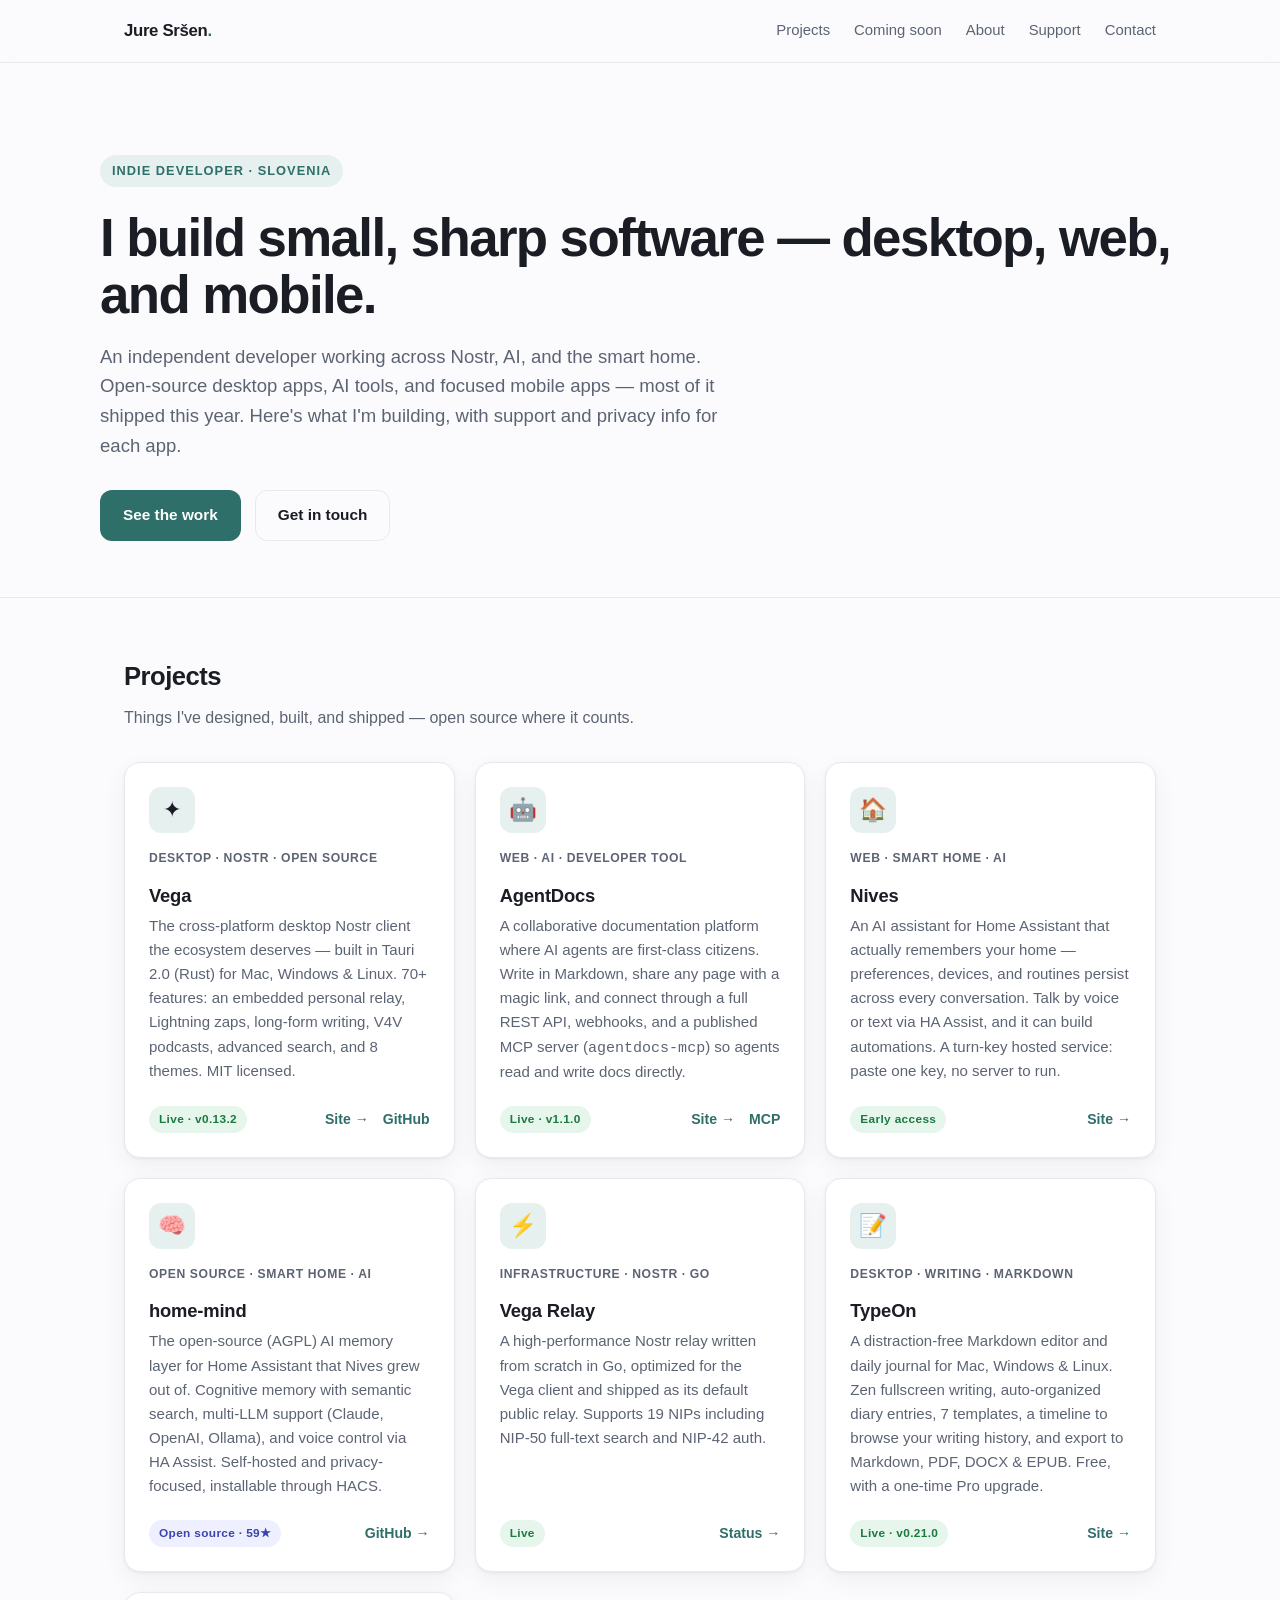
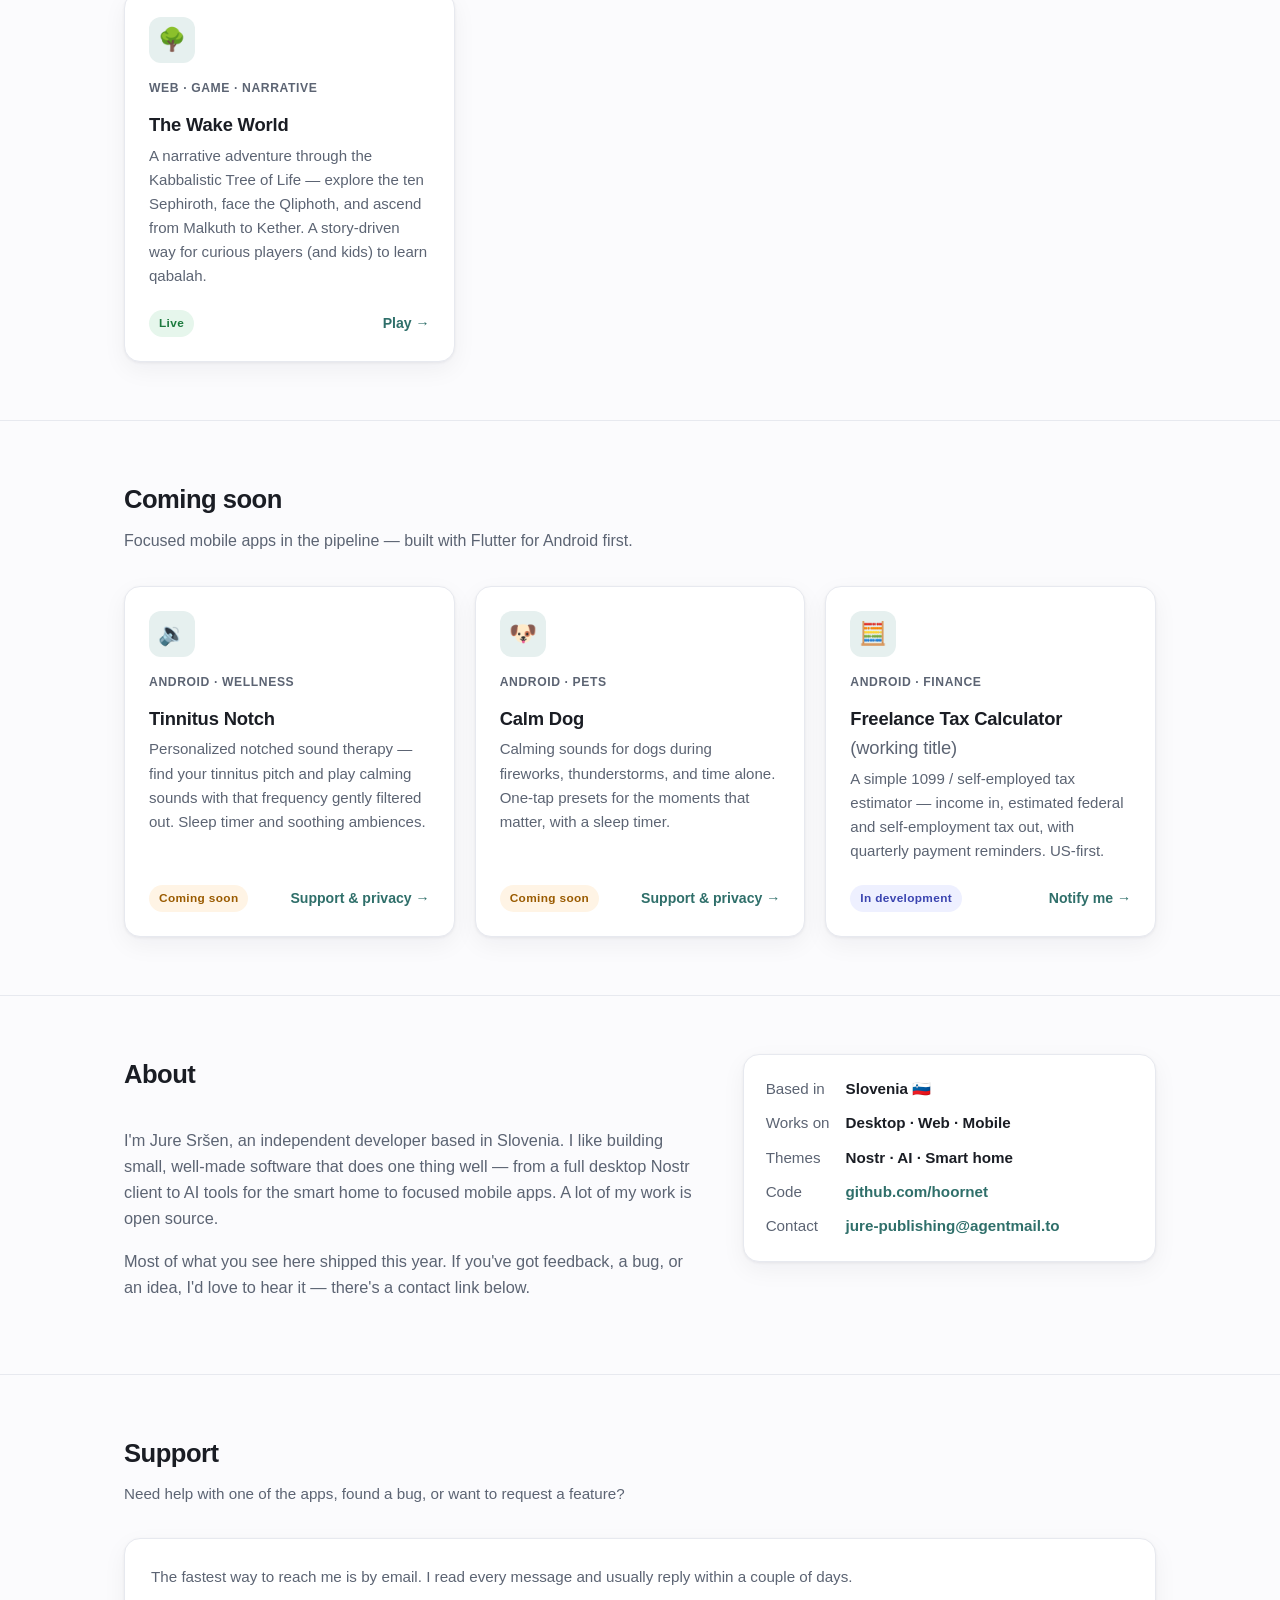
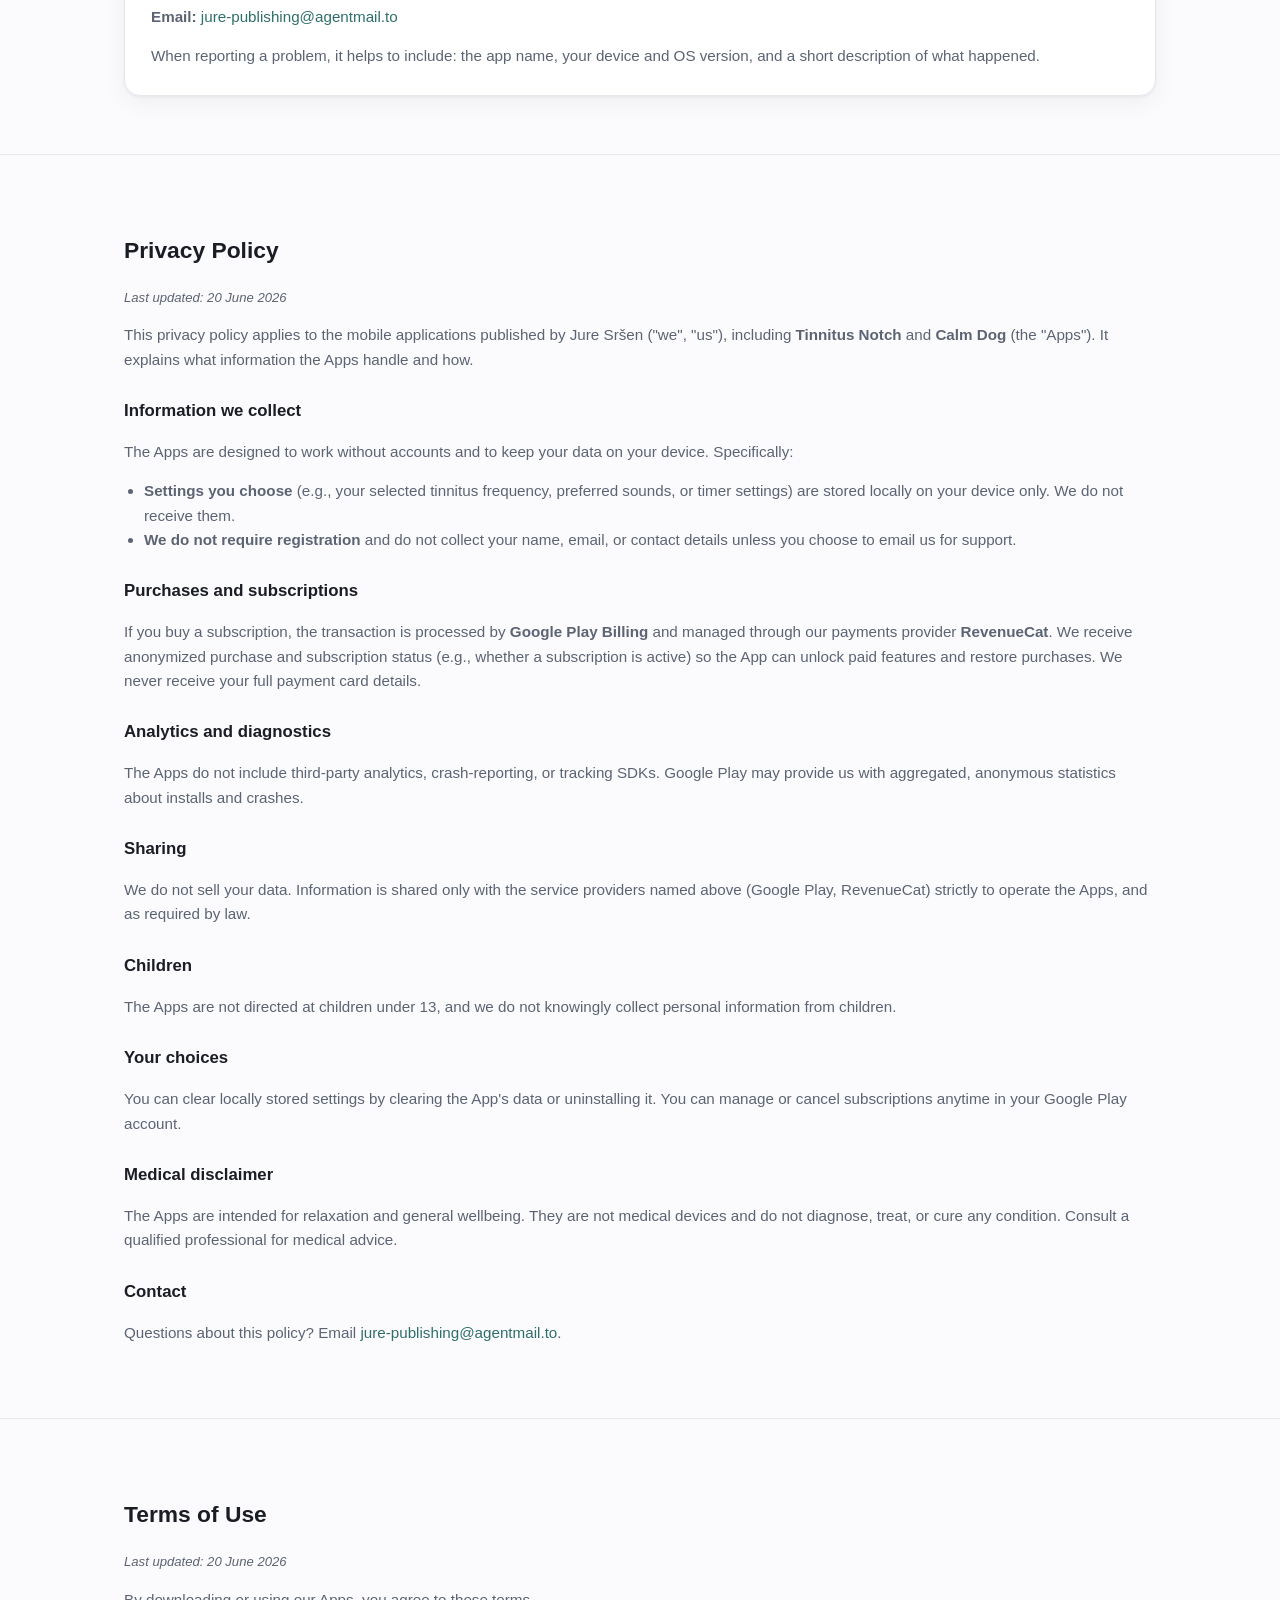
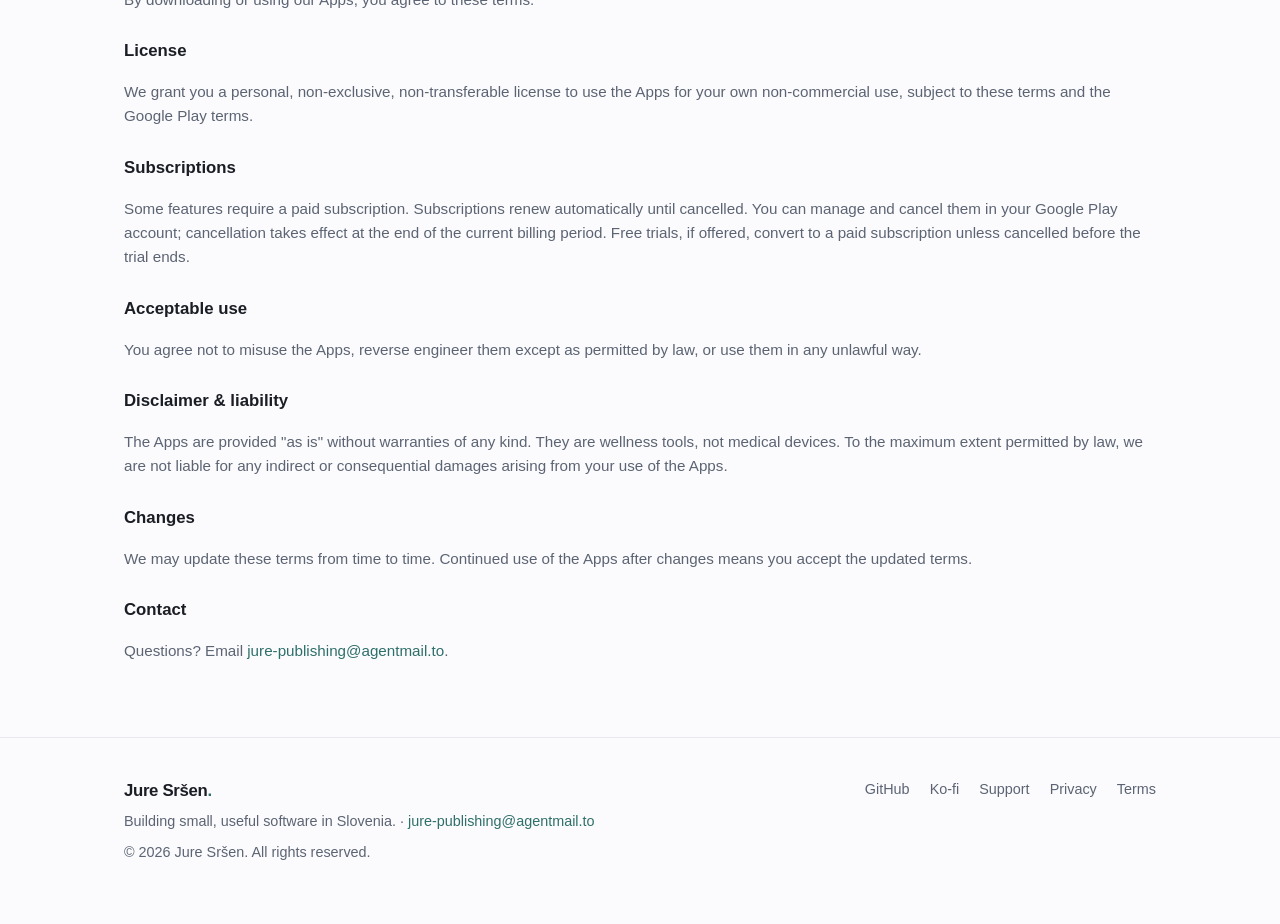
==== index.html @ 58db54f8 "Use publishing alias for all public contact links Co-Authored-By: Claude Fable 5 <noreply@anthropic." ====
<!DOCTYPE html>
<html lang="en">
<head>
<meta charset="UTF-8" />
<meta name="viewport" content="width=device-width, initial-scale=1.0" />
<title>Jure Sršen — Indie Developer</title>
<meta name="description" content="Jure Sršen — independent developer from Slovenia building desktop, web, and mobile apps across Nostr, AI, and smart home. Portfolio, app support, and privacy policies." />
<!--
  ============================================================================
  SINGLE-FILE SITE — no build step. Edit text directly in the HTML below.
  • CONTACT: search jure-publishing@agentmail.to to change it.
  • PROJECTS: each is an <article class="card"> in #projects / #soon.
  • TypeOn description is based on its App Store listing — confirm/adjust the text.
  • LEGAL: #privacy / #terms / #support. Google Play privacy URL = https://DOMAIN/#privacy
  • Update "Last updated" dates in the legal sections when you change them.
  ============================================================================
-->
<style>
  :root{
    --bg:#fbfbfd; --surface:#ffffff; --text:#1a1d24; --muted:#5c6473;
    --line:#e7e9ef; --accent:#2f6f6a; --accent-soft:#e6f0ef; --shadow:0 1px 3px rgba(20,24,40,.06),0 8px 24px rgba(20,24,40,.05);
    --radius:16px; --max:1080px;
  }
  @media (prefers-color-scheme: dark){
    :root{ --bg:#0f1115; --surface:#171a21; --text:#e8eaf0; --muted:#9aa3b2;
      --line:#262a33; --accent:#5fb3ab; --accent-soft:#15201f; --shadow:0 1px 3px rgba(0,0,0,.4),0 8px 30px rgba(0,0,0,.35); }
  }
  *{box-sizing:border-box}
  html{scroll-behavior:smooth}
  body{margin:0;background:var(--bg);color:var(--text);
    font-family:-apple-system,BlinkMacSystemFont,"Segoe UI",Inter,Roboto,Helvetica,Arial,sans-serif;
    line-height:1.6;-webkit-font-smoothing:antialiased;}
  a{color:var(--accent);text-decoration:none}
  a:hover{text-decoration:underline}
  .wrap{max-width:var(--max);margin:0 auto;padding:0 24px}
  header.nav{position:sticky;top:0;z-index:50;backdrop-filter:saturate(180%) blur(12px);
    background:color-mix(in srgb,var(--bg) 82%,transparent);border-bottom:1px solid var(--line)}
  .nav-inner{display:flex;align-items:center;justify-content:space-between;height:62px}
  .brand{font-weight:700;letter-spacing:-.02em;font-size:1.05rem;color:var(--text)}
  .brand span{color:var(--accent)}
  nav.links{display:flex;gap:24px}
  nav.links a{color:var(--muted);font-size:.93rem;font-weight:500}
  nav.links a:hover{color:var(--text);text-decoration:none}
  @media(max-width:680px){nav.links{display:none}}
  .hero{padding:92px 0 56px}
  .eyebrow{display:inline-block;font-size:.8rem;font-weight:600;letter-spacing:.08em;text-transform:uppercase;
    color:var(--accent);background:var(--accent-soft);padding:6px 12px;border-radius:999px;margin-bottom:22px}
  .hero h1{font-size:clamp(2.1rem,5vw,3.3rem);line-height:1.08;letter-spacing:-.03em;margin:0 0 18px;font-weight:800}
  .hero p.lead{font-size:1.16rem;color:var(--muted);max-width:640px;margin:0 0 30px}
  .cta-row{display:flex;gap:14px;flex-wrap:wrap}
  .btn{display:inline-flex;align-items:center;gap:8px;padding:12px 22px;border-radius:12px;font-weight:600;font-size:.96rem;border:1px solid transparent;cursor:pointer}
  .btn.primary{background:var(--accent);color:#fff}
  .btn.primary:hover{filter:brightness(1.07);text-decoration:none}
  .btn.ghost{background:transparent;border-color:var(--line);color:var(--text)}
  .btn.ghost:hover{border-color:var(--accent);text-decoration:none}
  section{padding:58px 0;border-top:1px solid var(--line)}
  .sec-head{margin-bottom:32px}
  .sec-head h2{font-size:1.6rem;letter-spacing:-.02em;margin:0 0 8px;font-weight:750}
  .sec-head p{color:var(--muted);margin:0;max-width:640px}
  .grid{display:grid;grid-template-columns:repeat(auto-fill,minmax(300px,1fr));gap:20px}
  .card{background:var(--surface);border:1px solid var(--line);border-radius:var(--radius);padding:24px;box-shadow:var(--shadow);display:flex;flex-direction:column;transition:transform .15s ease,border-color .15s ease}
  .card:hover{transform:translateY(-3px);border-color:color-mix(in srgb,var(--accent) 40%,var(--line))}
  .card .ico{width:46px;height:46px;border-radius:12px;display:grid;place-items:center;background:var(--accent-soft);font-size:1.4rem;margin-bottom:16px}
  .card h3{margin:0 0 4px;font-size:1.15rem;letter-spacing:-.01em}
  .card .kind{font-size:.76rem;color:var(--muted);font-weight:600;text-transform:uppercase;letter-spacing:.05em;margin-bottom:12px}
  .card p{margin:0 0 18px;color:var(--muted);font-size:.94rem;flex:1}
  .pill{display:inline-block;font-size:.74rem;font-weight:600;padding:4px 10px;border-radius:999px;letter-spacing:.03em}
  .pill.soon{background:#fff4e5;color:#9a5b00}
  .pill.live{background:#e6f6ec;color:#1c7a3e}
  .pill.dev{background:#eef0ff;color:#3a44b0}
  @media(prefers-color-scheme:dark){
    .pill.soon{background:#3a2c12;color:#f0c071}.pill.live{background:#12321f;color:#74d99a}.pill.dev{background:#1c1f3a;color:#9aa3f0}
  }
  .card .foot{display:flex;align-items:center;justify-content:space-between;margin-top:4px;gap:12px}
  .card .foot .links{display:flex;gap:14px;flex-wrap:wrap}
  .card .foot a{font-weight:600;font-size:.88rem}
  .about-grid{display:grid;grid-template-columns:1.4fr 1fr;gap:40px;align-items:start}
  @media(max-width:760px){.about-grid{grid-template-columns:1fr}}
  .about p{color:var(--muted);font-size:1.02rem}
  .facts{background:var(--surface);border:1px solid var(--line);border-radius:var(--radius);padding:22px;box-shadow:var(--shadow)}
  .facts dl{margin:0;display:grid;grid-template-columns:auto 1fr;gap:10px 16px;font-size:.95rem}
  .facts dt{color:var(--muted)}.facts dd{margin:0;font-weight:600}
  .legal{font-size:.95rem;color:var(--muted)}
  .legal h2{color:var(--text)}
  .legal h3{color:var(--text);margin:26px 0 8px;font-size:1.05rem}
  .legal p,.legal li{color:var(--muted)}
  .legal .updated{font-size:.82rem;font-style:italic}
  .legal ul{padding-left:20px}
  .support-card{background:var(--surface);border:1px solid var(--line);border-radius:var(--radius);padding:26px;box-shadow:var(--shadow)}
  footer{border-top:1px solid var(--line);padding:40px 0 60px;color:var(--muted);font-size:.9rem}
  .foot-row{display:flex;justify-content:space-between;gap:20px;flex-wrap:wrap}
  .foot-links{display:flex;gap:20px;flex-wrap:wrap}
  .foot-links a{color:var(--muted)}
</style>
</head>
<body>

<header class="nav">
  <div class="wrap nav-inner">
    <a class="brand" href="#top">Jure Sršen<span>.</span></a>
    <nav class="links">
      <a href="#projects">Projects</a>
      <a href="#soon">Coming soon</a>
      <a href="#about">About</a>
      <a href="#support">Support</a>
      <a href="#contact">Contact</a>
    </nav>
  </div>
</header>

<a id="top"></a>
<div class="hero wrap">
  <span class="eyebrow">Indie developer · Slovenia</span>
  <h1>I build small, sharp software — desktop, web, and mobile.</h1>
  <p class="lead">An independent developer working across Nostr, AI, and the smart home.
    Open-source desktop apps, AI tools, and focused mobile apps — most of it shipped this year.
    Here's what I'm building, with support and privacy info for each app.</p>
  <div class="cta-row">
    <a class="btn primary" href="#projects">See the work</a>
    <a class="btn ghost" href="#contact">Get in touch</a>
  </div>
</div>

<!-- ================= PROJECTS (LIVE / SHIPPED) ================= -->
<section id="projects">
  <div class="wrap">
    <div class="sec-head">
      <h2>Projects</h2>
      <p>Things I've designed, built, and shipped — open source where it counts.</p>
    </div>
    <div class="grid">

      <article class="card">
        <div class="ico">✦</div>
        <div class="kind">Desktop · Nostr · Open source</div>
        <h3>Vega</h3>
        <p>The cross-platform desktop Nostr client the ecosystem deserves — built in Tauri 2.0 (Rust)
          for Mac, Windows &amp; Linux. 70+ features: an embedded personal relay, Lightning zaps,
          long-form writing, V4V podcasts, advanced search, and 8 themes. MIT licensed.</p>
        <div class="foot">
          <span class="pill live">Live · v0.13.2</span>
          <span class="links">
            <a href="https://veganostr.com" target="_blank" rel="noopener">Site →</a>
            <a href="https://github.com/hoornet/vega" target="_blank" rel="noopener">GitHub</a>
          </span>
        </div>
      </article>

      <article class="card">
        <div class="ico">🤖</div>
        <div class="kind">Web · AI · Developer tool</div>
        <h3>AgentDocs</h3>
        <p>A collaborative documentation platform where AI agents are first-class citizens. Write in
          Markdown, share any page with a magic link, and connect through a full REST API, webhooks,
          and a published MCP server (<code>agentdocs-mcp</code>) so agents read and write docs directly.</p>
        <div class="foot">
          <span class="pill live">Live · v1.1.0</span>
          <span class="links">
            <a href="https://agentdocs.eu" target="_blank" rel="noopener">Site →</a>
            <a href="https://www.npmjs.com/package/agentdocs-mcp" target="_blank" rel="noopener">MCP</a>
          </span>
        </div>
      </article>

      <article class="card">
        <div class="ico">🏠</div>
        <div class="kind">Web · Smart home · AI</div>
        <h3>Nives</h3>
        <p>An AI assistant for Home Assistant that actually remembers your home — preferences, devices,
          and routines persist across every conversation. Talk by voice or text via HA Assist, and it
          can build automations. A turn-key hosted service: paste one key, no server to run.</p>
        <div class="foot">
          <span class="pill live">Early access</span>
          <span class="links"><a href="https://nives.house" target="_blank" rel="noopener">Site →</a></span>
        </div>
      </article>

      <article class="card">
        <div class="ico">🧠</div>
        <div class="kind">Open source · Smart home · AI</div>
        <h3>home-mind</h3>
        <p>The open-source (AGPL) AI memory layer for Home Assistant that Nives grew out of. Cognitive
          memory with semantic search, multi-LLM support (Claude, OpenAI, Ollama), and voice control via
          HA Assist. Self-hosted and privacy-focused, installable through HACS.</p>
        <div class="foot">
          <span class="pill dev">Open source · 59★</span>
          <span class="links"><a href="https://github.com/hoornet/home-mind" target="_blank" rel="noopener">GitHub →</a></span>
        </div>
      </article>

      <article class="card">
        <div class="ico">⚡</div>
        <div class="kind">Infrastructure · Nostr · Go</div>
        <h3>Vega Relay</h3>
        <p>A high-performance Nostr relay written from scratch in Go, optimized for the Vega client and
          shipped as its default public relay. Supports 19 NIPs including NIP-50 full-text search and
          NIP-42 auth.</p>
        <div class="foot">
          <span class="pill live">Live</span>
          <span class="links"><a href="https://relay2.veganostr.com" target="_blank" rel="noopener">Status →</a></span>
        </div>
      </article>

      <article class="card">
        <div class="ico">📝</div>
        <div class="kind">Desktop · Writing · Markdown</div>
        <h3>TypeOn</h3>
        <p>A distraction-free Markdown editor and daily journal for Mac, Windows &amp; Linux. Zen
          fullscreen writing, auto-organized diary entries, 7 templates, a timeline to browse your
          writing history, and export to Markdown, PDF, DOCX &amp; EPUB. Free, with a one-time Pro upgrade.</p>
        <div class="foot">
          <span class="pill live">Live · v0.21.0</span>
          <span class="links"><a href="https://typeon.eu" target="_blank" rel="noopener">Site →</a></span>
        </div>
      </article>

      <article class="card">
        <div class="ico">🌳</div>
        <div class="kind">Web · Game · Narrative</div>
        <h3>The Wake World</h3>
        <p>A narrative adventure through the Kabbalistic Tree of Life — explore the ten Sephiroth, face
          the Qliphoth, and ascend from Malkuth to Kether. A story-driven way for curious players (and
          kids) to learn qabalah.</p>
        <div class="foot">
          <span class="pill live">Live</span>
          <span class="links"><a href="https://the-wake-world-game.netlify.app" target="_blank" rel="noopener">Play →</a></span>
        </div>
      </article>

    </div>
  </div>
</section>

<!-- ================= COMING SOON (ANDROID) ================= -->
<section id="soon">
  <div class="wrap">
    <div class="sec-head">
      <h2>Coming soon</h2>
      <p>Focused mobile apps in the pipeline — built with Flutter for Android first.</p>
    </div>
    <div class="grid">

      <article class="card">
        <div class="ico">🔉</div>
        <div class="kind">Android · Wellness</div>
        <h3>Tinnitus Notch</h3>
        <p>Personalized notched sound therapy — find your tinnitus pitch and play calming sounds with
          that frequency gently filtered out. Sleep timer and soothing ambiences.</p>
        <div class="foot">
          <span class="pill soon">Coming soon</span>
          <span class="links"><a href="#support">Support &amp; privacy →</a></span>
        </div>
      </article>

      <article class="card">
        <div class="ico">🐶</div>
        <div class="kind">Android · Pets</div>
        <h3>Calm Dog</h3>
        <p>Calming sounds for dogs during fireworks, thunderstorms, and time alone. One-tap presets for
          the moments that matter, with a sleep timer.</p>
        <div class="foot">
          <span class="pill soon">Coming soon</span>
          <span class="links"><a href="#support">Support &amp; privacy →</a></span>
        </div>
      </article>

      <article class="card">
        <div class="ico">🧮</div>
        <div class="kind">Android · Finance</div>
        <h3>Freelance Tax Calculator <span style="font-weight:500;color:var(--muted)">(working title)</span></h3>
        <p>A simple 1099 / self-employed tax estimator — income in, estimated federal and
          self-employment tax out, with quarterly payment reminders. US-first.</p>
        <div class="foot">
          <span class="pill dev">In development</span>
          <span class="links"><a href="#contact">Notify me →</a></span>
        </div>
      </article>

    </div>
  </div>
</section>

<!-- ================= ABOUT ================= -->
<section id="about">
  <div class="wrap about-grid about">
    <div>
      <div class="sec-head"><h2>About</h2></div>
      <p>I'm Jure Sršen, an independent developer based in Slovenia. I like building small, well-made
        software that does one thing well — from a full desktop Nostr client to AI tools for the smart
        home to focused mobile apps. A lot of my work is open source.</p>
      <p>Most of what you see here shipped this year. If you've got feedback, a bug, or an idea, I'd
        love to hear it — there's a contact link below.</p>
    </div>
    <div class="facts">
      <dl>
        <dt>Based in</dt><dd>Slovenia 🇸🇮</dd>
        <dt>Works on</dt><dd>Desktop · Web · Mobile</dd>
        <dt>Themes</dt><dd>Nostr · AI · Smart home</dd>
        <dt>Code</dt><dd><a href="https://github.com/hoornet" target="_blank" rel="noopener">github.com/hoornet</a></dd>
        <dt>Contact</dt><dd><a href="mailto:jure-publishing@agentmail.to">jure-publishing@agentmail.to</a></dd>
      </dl>
    </div>
  </div>
</section>

<!-- ================= SUPPORT ================= -->
<section id="support" class="legal">
  <div class="wrap">
    <div class="sec-head"><h2>Support</h2>
      <p>Need help with one of the apps, found a bug, or want to request a feature?</p></div>
    <div class="support-card">
      <p style="margin-top:0">The fastest way to reach me is by email. I read every message and
        usually reply within a couple of days.</p>
      <p><strong>Email:</strong> <a href="mailto:jure-publishing@agentmail.to?subject=App%20support">jure-publishing@agentmail.to</a></p>
      <p style="margin-bottom:0">When reporting a problem, it helps to include: the app name, your
        device and OS version, and a short description of what happened.</p>
    </div>
  </div>
</section>

<!-- ================= PRIVACY ================= -->
<section id="privacy" class="legal">
  <div class="wrap">
    <h2>Privacy Policy</h2>
    <p class="updated">Last updated: 20 June 2026</p>
    <p>This privacy policy applies to the mobile applications published by Jure Sršen
      ("we", "us"), including <strong>Tinnitus Notch</strong> and <strong>Calm Dog</strong>
      (the "Apps"). It explains what information the Apps handle and how.</p>

    <h3>Information we collect</h3>
    <p>The Apps are designed to work without accounts and to keep your data on your device.
      Specifically:</p>
    <ul>
      <li><strong>Settings you choose</strong> (e.g., your selected tinnitus frequency, preferred
        sounds, or timer settings) are stored locally on your device only. We do not receive them.</li>
      <li><strong>We do not require registration</strong> and do not collect your name, email, or
        contact details unless you choose to email us for support.</li>
    </ul>

    <h3>Purchases and subscriptions</h3>
    <p>If you buy a subscription, the transaction is processed by <strong>Google Play Billing</strong>
      and managed through our payments provider <strong>RevenueCat</strong>. We receive anonymized
      purchase and subscription status (e.g., whether a subscription is active) so the App can unlock
      paid features and restore purchases. We never receive your full payment card details.</p>

    <h3>Analytics and diagnostics</h3>
    <p>The Apps do not include third-party analytics, crash-reporting, or tracking SDKs.
      Google Play may provide us with aggregated, anonymous statistics about installs and crashes.</p>

    <h3>Sharing</h3>
    <p>We do not sell your data. Information is shared only with the service providers named above
      (Google Play, RevenueCat) strictly to operate the Apps, and as required by law.</p>

    <h3>Children</h3>
    <p>The Apps are not directed at children under 13, and we do not knowingly collect personal
      information from children.</p>

    <h3>Your choices</h3>
    <p>You can clear locally stored settings by clearing the App's data or uninstalling it.
      You can manage or cancel subscriptions anytime in your Google Play account.</p>

    <h3>Medical disclaimer</h3>
    <p>The Apps are intended for relaxation and general wellbeing. They are not medical devices and
      do not diagnose, treat, or cure any condition. Consult a qualified professional for medical advice.</p>

    <h3>Contact</h3>
    <p>Questions about this policy? Email <a href="mailto:jure-publishing@agentmail.to">jure-publishing@agentmail.to</a>.</p>
  </div>
</section>

<!-- ================= TERMS ================= -->
<section id="terms" class="legal">
  <div class="wrap">
    <h2>Terms of Use</h2>
    <p class="updated">Last updated: 20 June 2026</p>
    <p>By downloading or using our Apps, you agree to these terms.</p>

    <h3>License</h3>
    <p>We grant you a personal, non-exclusive, non-transferable license to use the Apps for your own
      non-commercial use, subject to these terms and the Google Play terms.</p>

    <h3>Subscriptions</h3>
    <p>Some features require a paid subscription. Subscriptions renew automatically until cancelled.
      You can manage and cancel them in your Google Play account; cancellation takes effect at the end
      of the current billing period. Free trials, if offered, convert to a paid subscription unless
      cancelled before the trial ends.</p>

    <h3>Acceptable use</h3>
    <p>You agree not to misuse the Apps, reverse engineer them except as permitted by law, or use them
      in any unlawful way.</p>

    <h3>Disclaimer &amp; liability</h3>
    <p>The Apps are provided "as is" without warranties of any kind. They are wellness tools, not
      medical devices. To the maximum extent permitted by law, we are not liable for any indirect or
      consequential damages arising from your use of the Apps.</p>

    <h3>Changes</h3>
    <p>We may update these terms from time to time. Continued use of the Apps after changes means you
      accept the updated terms.</p>

    <h3>Contact</h3>
    <p>Questions? Email <a href="mailto:jure-publishing@agentmail.to">jure-publishing@agentmail.to</a>.</p>
  </div>
</section>

<!-- ================= FOOTER / CONTACT ================= -->
<footer id="contact">
  <div class="wrap foot-row">
    <div>
      <div class="brand" style="margin-bottom:6px">Jure Sršen<span>.</span></div>
      <div>Building small, useful software in Slovenia. · <a href="mailto:jure-publishing@agentmail.to">jure-publishing@agentmail.to</a></div>
      <div style="margin-top:8px">&copy; <span id="year"></span> Jure Sršen. All rights reserved.</div>
    </div>
    <div class="foot-links">
      <a href="https://github.com/hoornet" target="_blank" rel="noopener">GitHub</a>
      <a href="https://ko-fi.com/jure" target="_blank" rel="noopener">Ko-fi</a>
      <a href="#support">Support</a>
      <a href="#privacy">Privacy</a>
      <a href="#terms">Terms</a>
    </div>
  </div>
</footer>

<script>
  document.getElementById('year').textContent = new Date().getFullYear();
</script>
</body>
</html>
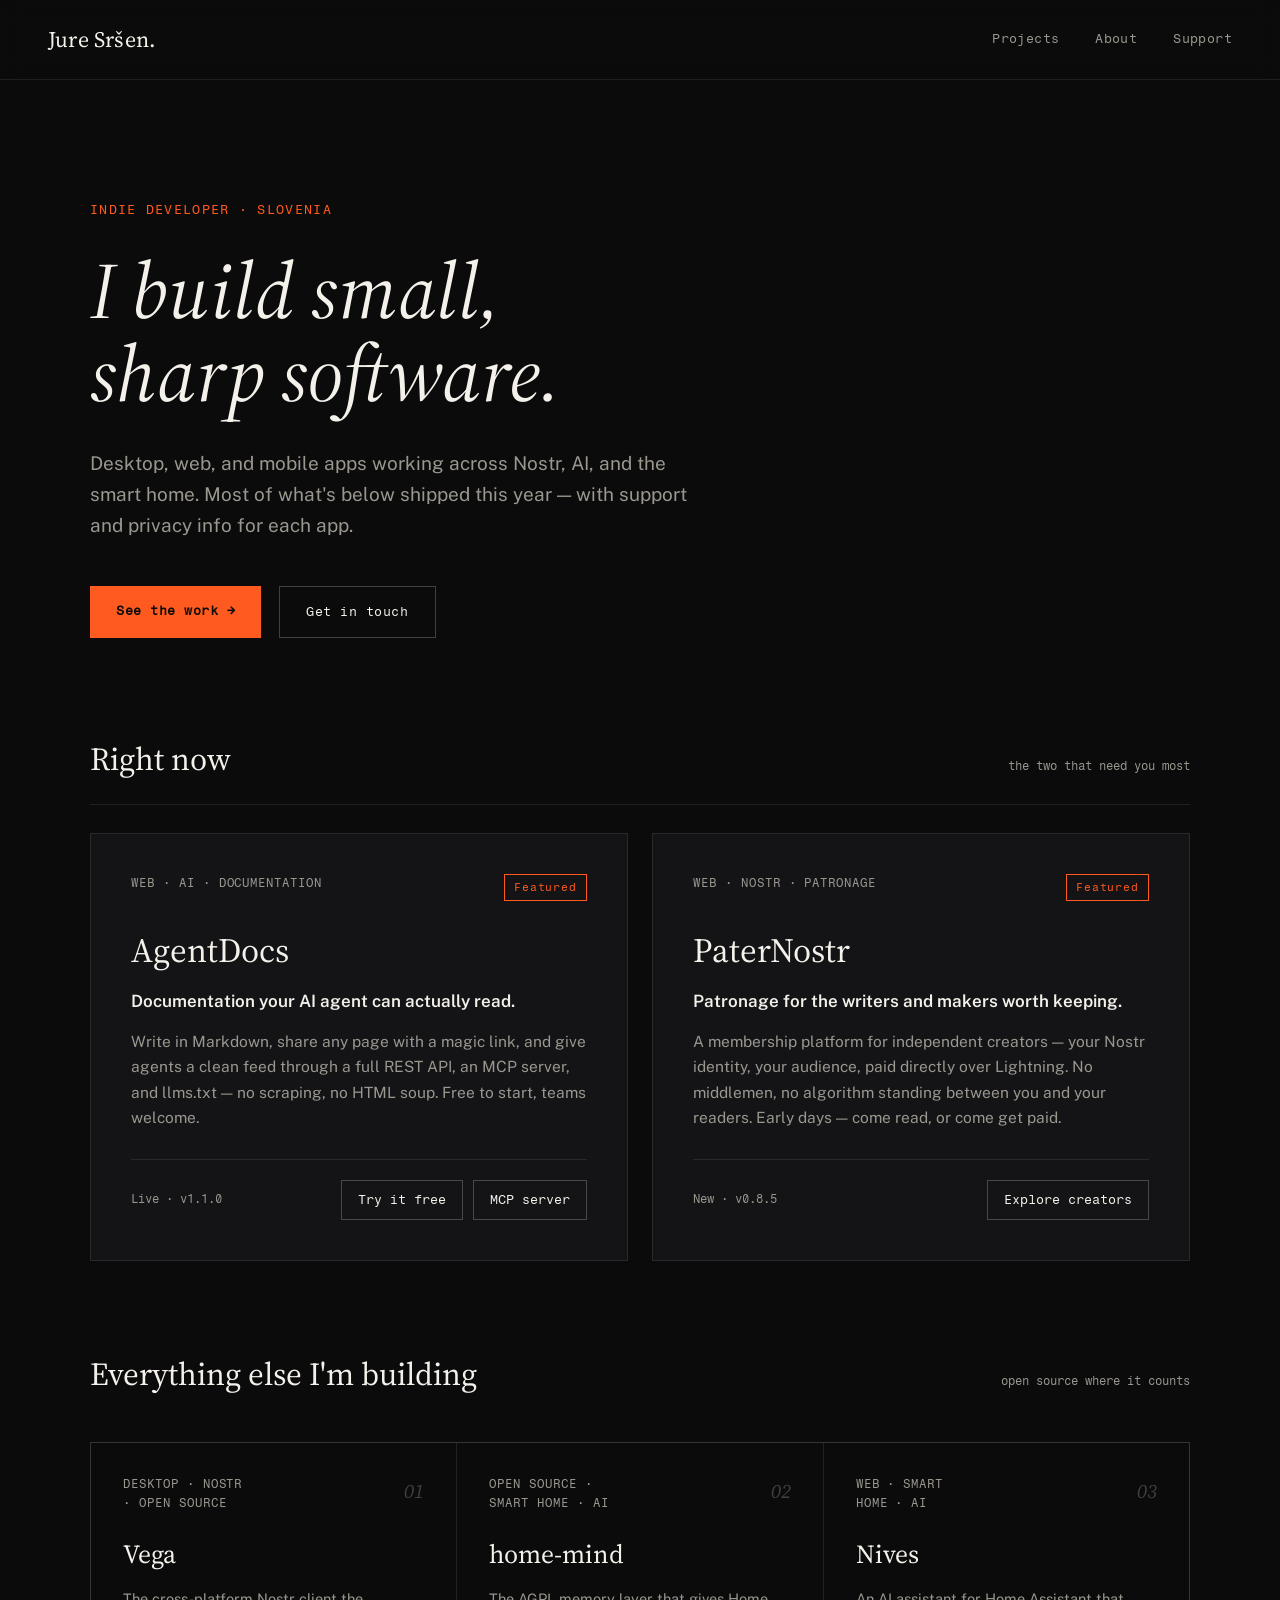
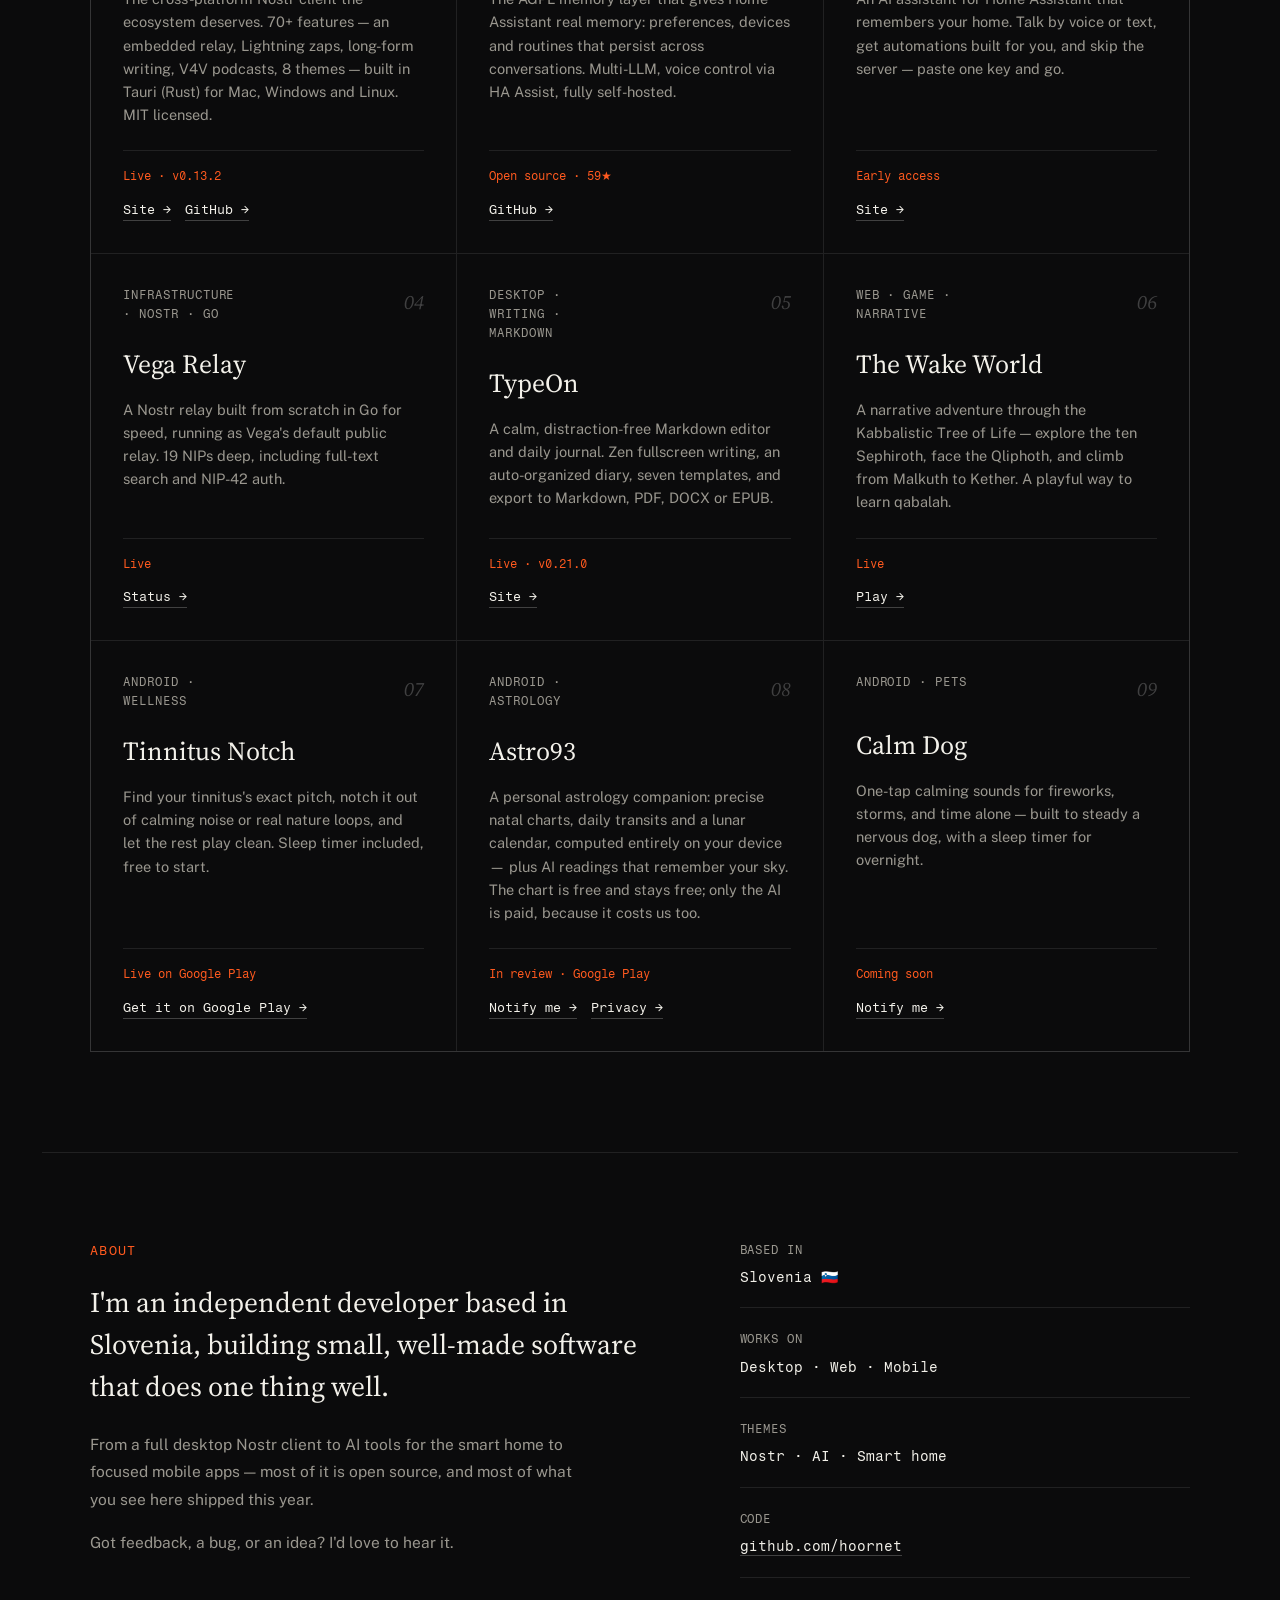
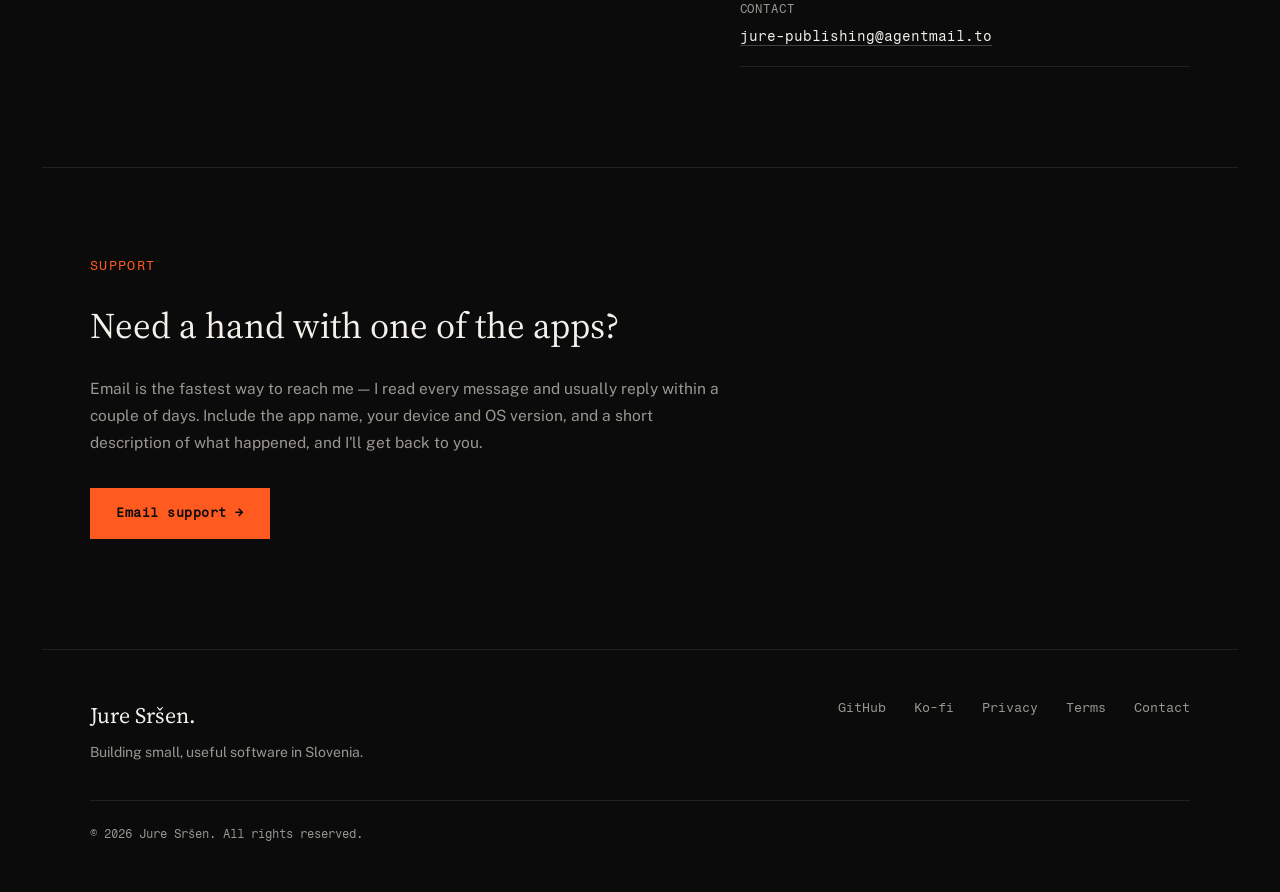
==== commit 09df71ad: "Redesign homepage (editorial dark theme); split legal pages; add Astro93 Hand-compiled from the clau" ====
--- a/index.html
+++ b/index.html
@@ -1,428 +1,401 @@
 <!DOCTYPE html>
 <html lang="en">
 <head>
-<meta charset="UTF-8" />
-<meta name="viewport" content="width=device-width, initial-scale=1.0" />
+<meta charset="utf-8">
+<meta name="viewport" content="width=device-width, initial-scale=1">
 <title>Jure Sršen — Indie Developer</title>
-<meta name="description" content="Jure Sršen — independent developer from Slovenia building desktop, web, and mobile apps across Nostr, AI, and smart home. Portfolio, app support, and privacy policies." />
+<meta name="description" content="Jure Sršen — independent developer from Slovenia building desktop, web, and mobile apps across Nostr, AI, and the smart home. Portfolio, app support, and privacy policies.">
+<link rel="icon" href="data:image/svg+xml,%3Csvg xmlns='http://www.w3.org/2000/svg' viewBox='0 0 200 200'%3E%3Crect width='200' height='200' fill='%230b0b0c'/%3E%3Ctext x='100' y='122' font-family='Georgia, serif' font-style='italic' font-size='88' fill='%23ff5a1f' text-anchor='middle'%3EJ%3C/text%3E%3C/svg%3E">
 <!--
   ============================================================================
   SINGLE-FILE SITE — no build step. Edit text directly in the HTML below.
   • CONTACT: search jure-publishing@agentmail.to to change it.
-  • PROJECTS: each is an <article class="card"> in #projects / #soon.
-  • TypeOn description is based on its App Store listing — confirm/adjust the text.
-  • LEGAL: #privacy / #terms / #support. Google Play privacy URL = https://DOMAIN/#privacy
-  • Update "Last updated" dates in the legal sections when you change them.
+  • PROJECTS: featured cards live in #projects; the numbered grid below it.
+  • LEGAL PAGES:
+      privacy.html / terms.html            — Tinnitus Notch + Calm Dog (root)
+      tinnitus-notch/privacy|terms.html    — copies of the root pages
+      astro93/privacy.html + terms.html    — Astro93, maintained BY HAND and
+        referenced by its Google Play listing: NEVER move or overwrite these.
+  • The legacy Google Play privacy URL https://DOMAIN/#privacy is preserved by
+    the hash-redirect script in this <head> — keep it until the Tinnitus Notch
+    Play listing is updated to point at /privacy.html directly.
   ============================================================================
 -->
+<script>
+  // Legacy Play-listing URLs pointed at anchors on the old single-page site.
+  (function () {
+    var h = location.hash;
+    if (h === '#privacy') location.replace('privacy.html');
+    else if (h === '#terms') location.replace('terms.html');
+  })();
+</script>
+<link rel="preconnect" href="https://fonts.googleapis.com">
+<link rel="preconnect" href="https://fonts.gstatic.com" crossorigin>
+<link href="https://fonts.googleapis.com/css2?family=Source+Serif+4:ital,wght@0,400;1,400&family=Fragment+Mono&family=Public+Sans:wght@400;500;600;700&display=swap" rel="stylesheet">
 <style>
   :root{
-    --bg:#fbfbfd; --surface:#ffffff; --text:#1a1d24; --muted:#5c6473;
-    --line:#e7e9ef; --accent:#2f6f6a; --accent-soft:#e6f0ef; --shadow:0 1px 3px rgba(20,24,40,.06),0 8px 24px rgba(20,24,40,.05);
-    --radius:16px; --max:1080px;
+    --bg:#0b0b0c; --surface:#141417;
+    --line:rgba(255,255,255,0.09); --line-bright:rgba(255,255,255,0.22);
+    --ink:#f3f1ea; --ink-dim:#9a978f; --accent:#ff5a1f;
+    --font-display:'Source Serif 4',serif;
+    --font-mono:'Fragment Mono',monospace;
+    --font-body:'Public Sans',sans-serif;
   }
-  @media (prefers-color-scheme: dark){
-    :root{ --bg:#0f1115; --surface:#171a21; --text:#e8eaf0; --muted:#9aa3b2;
-      --line:#262a33; --accent:#5fb3ab; --accent-soft:#15201f; --shadow:0 1px 3px rgba(0,0,0,.4),0 8px 30px rgba(0,0,0,.35); }
+  html{background:var(--bg);scroll-behavior:smooth}
+  body{margin:0;background:var(--bg);color:var(--ink);font-family:var(--font-body);
+    -webkit-font-smoothing:antialiased;overflow-x:hidden;line-height:1.6}
+  ::selection{background:var(--accent);color:var(--bg)}
+  a{text-decoration:none;color:inherit}
+  h1,h2,h3{font-family:var(--font-display);font-weight:400}
+  .mono{font-family:var(--font-mono)}
+  .wrap{max-width:1100px;margin:0 auto;padding-left:48px;padding-right:48px}
+  @keyframes fadeUp{from{opacity:0;transform:translateY(14px)}to{opacity:1;transform:translateY(0)}}
+
+  /* NAV */
+  .nav{position:sticky;top:0;z-index:50;display:flex;align-items:center;justify-content:space-between;
+    padding:22px 48px;background:rgba(11,11,12,0.82);backdrop-filter:blur(10px);border-bottom:1px solid var(--line)}
+  .nav .brand{font-family:var(--font-display);font-size:22px;letter-spacing:.2px}
+  .nav nav{display:flex;gap:36px;font-family:var(--font-mono);font-size:13px;letter-spacing:.03em;color:var(--ink-dim)}
+  .nav nav a:hover{color:var(--ink)}
+
+  /* HERO */
+  .hero{padding-top:120px;padding-bottom:96px;animation:fadeUp .7s ease both}
+  .kicker{font-family:var(--font-mono);font-size:13px;letter-spacing:.1em;color:var(--accent);
+    text-transform:uppercase;margin-bottom:28px}
+  .hero h1{font-style:italic;font-size:clamp(44px,6.2vw,84px);line-height:1.05;margin:0 0 32px;max-width:16ch}
+  .hero p{font-size:19px;line-height:1.65;color:var(--ink-dim);max-width:52ch;margin:0 0 44px}
+  .cta{font-family:var(--font-mono);font-size:13px;letter-spacing:.04em;padding:15px 26px;display:inline-block}
+  .cta.primary{background:var(--accent);color:var(--bg);font-weight:600}
+  .cta.primary:hover{opacity:.88}
+  .cta.ghost{border:1px solid var(--line-bright);color:var(--ink)}
+  .cta.ghost:hover{border-color:var(--accent);color:var(--accent)}
+
+  /* SECTION HEADERS */
+  .sec-head{display:flex;align-items:baseline;justify-content:space-between;margin-bottom:28px;
+    border-bottom:1px solid var(--line);padding-bottom:18px}
+  .sec-head h2{font-size:32px;margin:0}
+  .sec-head span{font-family:var(--font-mono);font-size:12px;color:var(--ink-dim)}
+
+  /* FEATURED CARDS */
+  .featured{display:grid;grid-template-columns:repeat(auto-fit,minmax(360px,1fr));gap:24px;margin-bottom:88px}
+  .fcard{background:var(--surface);border:1px solid var(--line);padding:40px;display:flex;flex-direction:column}
+  .fcard:hover{border-color:var(--accent)}
+  .fcard .top{display:flex;justify-content:space-between;align-items:flex-start;margin-bottom:22px}
+  .cat{font-family:var(--font-mono);font-size:12px;letter-spacing:.08em;color:var(--ink-dim);text-transform:uppercase}
+  .badge{font-family:var(--font-mono);font-size:11px;letter-spacing:.08em;color:var(--accent);border:1px solid var(--accent);padding:4px 9px}
+  .fcard h3{font-size:34px;margin:0 0 10px}
+  .fcard .tagline{font-size:17px;color:var(--ink);margin-bottom:14px;font-weight:600}
+  .fcard p.desc{font-size:15.5px;line-height:1.65;color:var(--ink-dim);margin:0 0 28px;flex-grow:1}
+  .fcard .foot{display:flex;align-items:center;justify-content:space-between;flex-wrap:wrap;gap:16px;
+    padding-top:20px;border-top:1px solid var(--line)}
+  .status{font-family:var(--font-mono);font-size:12px;color:var(--ink-dim)}
+  .btn{font-family:var(--font-mono);font-size:12.5px;padding:9px 16px;border:1px solid var(--line-bright);color:var(--ink)}
+  .btn:hover{border-color:var(--accent);color:var(--accent)}
+
+  /* PROJECT GRID */
+  .grid{display:grid;grid-template-columns:repeat(auto-fit,minmax(300px,1fr));gap:1px;background:var(--line);border:1px solid var(--line)}
+  .gcard{background:var(--bg);padding:32px;display:flex;flex-direction:column;min-height:280px}
+  .gcard:hover{background:var(--surface)}
+  .gcard .top{display:flex;justify-content:space-between;align-items:flex-start;margin-bottom:20px}
+  .gcard .cat{max-width:18ch}
+  .gcard .num{font-family:var(--font-display);font-style:italic;font-size:20px;color:var(--line-bright)}
+  .gcard h3{font-size:26px;margin:0 0 12px}
+  .gcard p{font-size:14.5px;line-height:1.6;color:var(--ink-dim);margin:0 0 24px;flex-grow:1}
+  .gcard .foot{display:flex;flex-direction:column;gap:14px;padding-top:16px;border-top:1px solid var(--line)}
+  .gcard .status{color:var(--accent);font-size:11.5px}
+  .gcard .links{display:flex;gap:14px;flex-wrap:wrap}
+  .glink{font-family:var(--font-mono);font-size:12.5px;color:var(--ink);border-bottom:1px solid var(--line-bright)}
+  .glink:hover{color:var(--accent);border-color:var(--accent)}
+
+  /* ABOUT */
+  .about{display:grid;grid-template-columns:1.3fr 1fr;gap:64px;border-top:1px solid var(--line);
+    padding-top:88px;padding-bottom:100px}
+  .about .lede{font-family:var(--font-display);font-size:28px;line-height:1.5;color:var(--ink);margin:0 0 24px}
+  .about p{font-size:15.5px;line-height:1.75;color:var(--ink-dim);margin:0 0 16px;max-width:56ch}
+  .facts{display:flex;flex-direction:column;gap:22px;font-family:var(--font-mono);font-size:14px}
+  .fact{border-bottom:1px solid var(--line);padding-bottom:18px}
+  .fact .label{color:var(--ink-dim);font-size:11.5px;letter-spacing:.08em;text-transform:uppercase;margin-bottom:8px}
+
+  /* SUPPORT */
+  .support{border-top:1px solid var(--line);padding-top:88px;padding-bottom:110px}
+  .support .inner{max-width:640px}
+  .support h2{font-size:36px;margin:0 0 20px}
+  .support p{font-size:15.5px;line-height:1.75;color:var(--ink-dim);margin:0 0 32px}
+
+  /* FOOTER */
+  .footer{border-top:1px solid var(--line);padding-top:48px;padding-bottom:48px}
+  .footer .row{display:flex;justify-content:space-between;align-items:flex-start;flex-wrap:wrap;gap:32px;margin-bottom:36px}
+  .footer .brand{font-family:var(--font-display);font-size:22px;margin-bottom:8px}
+  .footer .sub{font-size:14px;color:var(--ink-dim)}
+  .footer nav{display:flex;gap:28px;font-family:var(--font-mono);font-size:13px;color:var(--ink-dim);flex-wrap:wrap}
+  .footer nav a:hover{color:var(--accent)}
+  .footer .legal{font-family:var(--font-mono);font-size:12px;color:var(--ink-dim);border-top:1px solid var(--line);padding-top:24px}
+
+  @media (max-width:760px){
+    .wrap{padding-left:24px;padding-right:24px}
+    .nav{padding:18px 24px}
+    .nav nav{gap:20px}
+    .hero{padding-top:80px;padding-bottom:64px}
+    .featured{grid-template-columns:1fr}
+    .about{grid-template-columns:1fr;gap:40px}
   }
-  *{box-sizing:border-box}
-  html{scroll-behavior:smooth}
-  body{margin:0;background:var(--bg);color:var(--text);
-    font-family:-apple-system,BlinkMacSystemFont,"Segoe UI",Inter,Roboto,Helvetica,Arial,sans-serif;
-    line-height:1.6;-webkit-font-smoothing:antialiased;}
-  a{color:var(--accent);text-decoration:none}
-  a:hover{text-decoration:underline}
-  .wrap{max-width:var(--max);margin:0 auto;padding:0 24px}
-  header.nav{position:sticky;top:0;z-index:50;backdrop-filter:saturate(180%) blur(12px);
-    background:color-mix(in srgb,var(--bg) 82%,transparent);border-bottom:1px solid var(--line)}
-  .nav-inner{display:flex;align-items:center;justify-content:space-between;height:62px}
-  .brand{font-weight:700;letter-spacing:-.02em;font-size:1.05rem;color:var(--text)}
-  .brand span{color:var(--accent)}
-  nav.links{display:flex;gap:24px}
-  nav.links a{color:var(--muted);font-size:.93rem;font-weight:500}
-  nav.links a:hover{color:var(--text);text-decoration:none}
-  @media(max-width:680px){nav.links{display:none}}
-  .hero{padding:92px 0 56px}
-  .eyebrow{display:inline-block;font-size:.8rem;font-weight:600;letter-spacing:.08em;text-transform:uppercase;
-    color:var(--accent);background:var(--accent-soft);padding:6px 12px;border-radius:999px;margin-bottom:22px}
-  .hero h1{font-size:clamp(2.1rem,5vw,3.3rem);line-height:1.08;letter-spacing:-.03em;margin:0 0 18px;font-weight:800}
-  .hero p.lead{font-size:1.16rem;color:var(--muted);max-width:640px;margin:0 0 30px}
-  .cta-row{display:flex;gap:14px;flex-wrap:wrap}
-  .btn{display:inline-flex;align-items:center;gap:8px;padding:12px 22px;border-radius:12px;font-weight:600;font-size:.96rem;border:1px solid transparent;cursor:pointer}
-  .btn.primary{background:var(--accent);color:#fff}
-  .btn.primary:hover{filter:brightness(1.07);text-decoration:none}
-  .btn.ghost{background:transparent;border-color:var(--line);color:var(--text)}
-  .btn.ghost:hover{border-color:var(--accent);text-decoration:none}
-  section{padding:58px 0;border-top:1px solid var(--line)}
-  .sec-head{margin-bottom:32px}
-  .sec-head h2{font-size:1.6rem;letter-spacing:-.02em;margin:0 0 8px;font-weight:750}
-  .sec-head p{color:var(--muted);margin:0;max-width:640px}
-  .grid{display:grid;grid-template-columns:repeat(auto-fill,minmax(300px,1fr));gap:20px}
-  .card{background:var(--surface);border:1px solid var(--line);border-radius:var(--radius);padding:24px;box-shadow:var(--shadow);display:flex;flex-direction:column;transition:transform .15s ease,border-color .15s ease}
-  .card:hover{transform:translateY(-3px);border-color:color-mix(in srgb,var(--accent) 40%,var(--line))}
-  .card .ico{width:46px;height:46px;border-radius:12px;display:grid;place-items:center;background:var(--accent-soft);font-size:1.4rem;margin-bottom:16px}
-  .card h3{margin:0 0 4px;font-size:1.15rem;letter-spacing:-.01em}
-  .card .kind{font-size:.76rem;color:var(--muted);font-weight:600;text-transform:uppercase;letter-spacing:.05em;margin-bottom:12px}
-  .card p{margin:0 0 18px;color:var(--muted);font-size:.94rem;flex:1}
-  .pill{display:inline-block;font-size:.74rem;font-weight:600;padding:4px 10px;border-radius:999px;letter-spacing:.03em}
-  .pill.soon{background:#fff4e5;color:#9a5b00}
-  .pill.live{background:#e6f6ec;color:#1c7a3e}
-  .pill.dev{background:#eef0ff;color:#3a44b0}
-  @media(prefers-color-scheme:dark){
-    .pill.soon{background:#3a2c12;color:#f0c071}.pill.live{background:#12321f;color:#74d99a}.pill.dev{background:#1c1f3a;color:#9aa3f0}
-  }
-  .card .foot{display:flex;align-items:center;justify-content:space-between;margin-top:4px;gap:12px}
-  .card .foot .links{display:flex;gap:14px;flex-wrap:wrap}
-  .card .foot a{font-weight:600;font-size:.88rem}
-  .about-grid{display:grid;grid-template-columns:1.4fr 1fr;gap:40px;align-items:start}
-  @media(max-width:760px){.about-grid{grid-template-columns:1fr}}
-  .about p{color:var(--muted);font-size:1.02rem}
-  .facts{background:var(--surface);border:1px solid var(--line);border-radius:var(--radius);padding:22px;box-shadow:var(--shadow)}
-  .facts dl{margin:0;display:grid;grid-template-columns:auto 1fr;gap:10px 16px;font-size:.95rem}
-  .facts dt{color:var(--muted)}.facts dd{margin:0;font-weight:600}
-  .legal{font-size:.95rem;color:var(--muted)}
-  .legal h2{color:var(--text)}
-  .legal h3{color:var(--text);margin:26px 0 8px;font-size:1.05rem}
-  .legal p,.legal li{color:var(--muted)}
-  .legal .updated{font-size:.82rem;font-style:italic}
-  .legal ul{padding-left:20px}
-  .support-card{background:var(--surface);border:1px solid var(--line);border-radius:var(--radius);padding:26px;box-shadow:var(--shadow)}
-  footer{border-top:1px solid var(--line);padding:40px 0 60px;color:var(--muted);font-size:.9rem}
-  .foot-row{display:flex;justify-content:space-between;gap:20px;flex-wrap:wrap}
-  .foot-links{display:flex;gap:20px;flex-wrap:wrap}
-  .foot-links a{color:var(--muted)}
 </style>
 </head>
-<body>
-
-<header class="nav">
-  <div class="wrap nav-inner">
-    <a class="brand" href="#top">Jure Sršen<span>.</span></a>
-    <nav class="links">
+<body id="top">
+
+  <!-- NAV -->
+  <header class="nav">
+    <a href="#top" class="brand">Jure Sršen.</a>
+    <nav>
       <a href="#projects">Projects</a>
-      <a href="#soon">Coming soon</a>
       <a href="#about">About</a>
       <a href="#support">Support</a>
-      <a href="#contact">Contact</a>
     </nav>
-  </div>
-</header>
-
-<a id="top"></a>
-<div class="hero wrap">
-  <span class="eyebrow">Indie developer · Slovenia</span>
-  <h1>I build small, sharp software — desktop, web, and mobile.</h1>
-  <p class="lead">An independent developer working across Nostr, AI, and the smart home.
-    Open-source desktop apps, AI tools, and focused mobile apps — most of it shipped this year.
-    Here's what I'm building, with support and privacy info for each app.</p>
-  <div class="cta-row">
-    <a class="btn primary" href="#projects">See the work</a>
-    <a class="btn ghost" href="#contact">Get in touch</a>
-  </div>
-</div>
-
-<!-- ================= PROJECTS (LIVE / SHIPPED) ================= -->
-<section id="projects">
-  <div class="wrap">
+  </header>
+
+  <!-- HERO -->
+  <section class="wrap hero">
+    <div class="kicker">Indie developer · Slovenia</div>
+    <h1>I build small, sharp software.</h1>
+    <p>Desktop, web, and mobile apps working across Nostr, AI, and the smart home.
+       Most of what's below shipped this year — with support and privacy info for each app.</p>
+    <div style="display:flex;gap:18px;flex-wrap:wrap">
+      <a href="#projects" class="cta primary">See the work →</a>
+      <a href="mailto:jure-publishing@agentmail.to" class="cta ghost">Get in touch</a>
+    </div>
+  </section>
+
+  <!-- FEATURED PROJECTS -->
+  <section id="projects" class="wrap">
     <div class="sec-head">
-      <h2>Projects</h2>
-      <p>Things I've designed, built, and shipped — open source where it counts.</p>
-    </div>
+      <h2>Right now</h2>
+      <span>the two that need you most</span>
+    </div>
+    <div class="featured">
+
+      <article class="fcard">
+        <div class="top">
+          <div class="cat">Web · AI · Documentation</div>
+          <div class="badge">Featured</div>
+        </div>
+        <h3>AgentDocs</h3>
+        <div class="tagline">Documentation your AI agent can actually read.</div>
+        <p class="desc">Write in Markdown, share any page with a magic link, and give agents a clean
+          feed through a full REST API, an MCP server, and llms.txt — no scraping, no HTML soup.
+          Free to start, teams welcome.</p>
+        <div class="foot">
+          <span class="status">Live · v1.1.0</span>
+          <div style="display:flex;gap:10px">
+            <a class="btn" href="https://agentdocs.eu" target="_blank" rel="noopener">Try it free</a>
+            <a class="btn" href="https://www.npmjs.com/package/agentdocs-mcp" target="_blank" rel="noopener">MCP server</a>
+          </div>
+        </div>
+      </article>
+
+      <article class="fcard">
+        <div class="top">
+          <div class="cat">Web · Nostr · Patronage</div>
+          <div class="badge">Featured</div>
+        </div>
+        <h3>PaterNostr</h3>
+        <div class="tagline">Patronage for the writers and makers worth keeping.</div>
+        <p class="desc">A membership platform for independent creators — your Nostr identity, your
+          audience, paid directly over Lightning. No middlemen, no algorithm standing between you
+          and your readers. Early days — come read, or come get paid.</p>
+        <div class="foot">
+          <span class="status">New · v0.8.5</span>
+          <div style="display:flex;gap:10px">
+            <a class="btn" href="https://paternostr.cc" target="_blank" rel="noopener">Explore creators</a>
+          </div>
+        </div>
+      </article>
+
+    </div>
+  </section>
+
+  <!-- ALL PROJECTS GRID -->
+  <section class="wrap">
+    <div class="sec-head" style="border-bottom:none;margin-bottom:0">
+      <h2>Everything else I'm building</h2>
+      <span>open source where it counts</span>
+    </div>
+  </section>
+  <section class="wrap" style="margin-top:24px;padding-bottom:100px">
     <div class="grid">
 
-      <article class="card">
-        <div class="ico">✦</div>
-        <div class="kind">Desktop · Nostr · Open source</div>
+      <article class="gcard">
+        <div class="top"><div class="cat">Desktop · Nostr · Open source</div><div class="num">01</div></div>
         <h3>Vega</h3>
-        <p>The cross-platform desktop Nostr client the ecosystem deserves — built in Tauri 2.0 (Rust)
-          for Mac, Windows &amp; Linux. 70+ features: an embedded personal relay, Lightning zaps,
-          long-form writing, V4V podcasts, advanced search, and 8 themes. MIT licensed.</p>
-        <div class="foot">
-          <span class="pill live">Live · v0.13.2</span>
-          <span class="links">
-            <a href="https://veganostr.com" target="_blank" rel="noopener">Site →</a>
-            <a href="https://github.com/hoornet/vega" target="_blank" rel="noopener">GitHub</a>
-          </span>
-        </div>
-      </article>
-
-      <article class="card">
-        <div class="ico">🤖</div>
-        <div class="kind">Web · AI · Developer tool</div>
-        <h3>AgentDocs</h3>
-        <p>A collaborative documentation platform where AI agents are first-class citizens. Write in
-          Markdown, share any page with a magic link, and connect through a full REST API, webhooks,
-          and a published MCP server (<code>agentdocs-mcp</code>) so agents read and write docs directly.</p>
-        <div class="foot">
-          <span class="pill live">Live · v1.1.0</span>
-          <span class="links">
-            <a href="https://agentdocs.eu" target="_blank" rel="noopener">Site →</a>
-            <a href="https://www.npmjs.com/package/agentdocs-mcp" target="_blank" rel="noopener">MCP</a>
-          </span>
-        </div>
-      </article>
-
-      <article class="card">
-        <div class="ico">🏠</div>
-        <div class="kind">Web · Smart home · AI</div>
+        <p>The cross-platform Nostr client the ecosystem deserves. 70+ features — an embedded relay,
+           Lightning zaps, long-form writing, V4V podcasts, 8 themes — built in Tauri (Rust) for Mac,
+           Windows and Linux. MIT licensed.</p>
+        <div class="foot">
+          <span class="status mono">Live · v0.13.2</span>
+          <div class="links">
+            <a class="glink" href="https://veganostr.com" target="_blank" rel="noopener">Site →</a>
+            <a class="glink" href="https://github.com/hoornet/vega" target="_blank" rel="noopener">GitHub →</a>
+          </div>
+        </div>
+      </article>
+
+      <article class="gcard">
+        <div class="top"><div class="cat">Open source · Smart home · AI</div><div class="num">02</div></div>
+        <h3>home-mind</h3>
+        <p>The AGPL memory layer that gives Home Assistant real memory: preferences, devices and
+           routines that persist across conversations. Multi-LLM, voice control via HA Assist,
+           fully self-hosted.</p>
+        <div class="foot">
+          <span class="status mono">Open source · 59★</span>
+          <div class="links">
+            <a class="glink" href="https://github.com/hoornet/home-mind" target="_blank" rel="noopener">GitHub →</a>
+          </div>
+        </div>
+      </article>
+
+      <article class="gcard">
+        <div class="top"><div class="cat">Web · Smart home · AI</div><div class="num">03</div></div>
         <h3>Nives</h3>
-        <p>An AI assistant for Home Assistant that actually remembers your home — preferences, devices,
-          and routines persist across every conversation. Talk by voice or text via HA Assist, and it
-          can build automations. A turn-key hosted service: paste one key, no server to run.</p>
-        <div class="foot">
-          <span class="pill live">Early access</span>
-          <span class="links"><a href="https://nives.house" target="_blank" rel="noopener">Site →</a></span>
-        </div>
-      </article>
-
-      <article class="card">
-        <div class="ico">🧠</div>
-        <div class="kind">Open source · Smart home · AI</div>
-        <h3>home-mind</h3>
-        <p>The open-source (AGPL) AI memory layer for Home Assistant that Nives grew out of. Cognitive
-          memory with semantic search, multi-LLM support (Claude, OpenAI, Ollama), and voice control via
-          HA Assist. Self-hosted and privacy-focused, installable through HACS.</p>
-        <div class="foot">
-          <span class="pill dev">Open source · 59★</span>
-          <span class="links"><a href="https://github.com/hoornet/home-mind" target="_blank" rel="noopener">GitHub →</a></span>
-        </div>
-      </article>
-
-      <article class="card">
-        <div class="ico">⚡</div>
-        <div class="kind">Infrastructure · Nostr · Go</div>
+        <p>An AI assistant for Home Assistant that remembers your home. Talk by voice or text, get
+           automations built for you, and skip the server — paste one key and go.</p>
+        <div class="foot">
+          <span class="status mono">Early access</span>
+          <div class="links">
+            <a class="glink" href="https://nives.house" target="_blank" rel="noopener">Site →</a>
+          </div>
+        </div>
+      </article>
+
+      <article class="gcard">
+        <div class="top"><div class="cat">Infrastructure · Nostr · Go</div><div class="num">04</div></div>
         <h3>Vega Relay</h3>
-        <p>A high-performance Nostr relay written from scratch in Go, optimized for the Vega client and
-          shipped as its default public relay. Supports 19 NIPs including NIP-50 full-text search and
-          NIP-42 auth.</p>
-        <div class="foot">
-          <span class="pill live">Live</span>
-          <span class="links"><a href="https://relay2.veganostr.com" target="_blank" rel="noopener">Status →</a></span>
-        </div>
-      </article>
-
-      <article class="card">
-        <div class="ico">📝</div>
-        <div class="kind">Desktop · Writing · Markdown</div>
+        <p>A Nostr relay built from scratch in Go for speed, running as Vega's default public relay.
+           19 NIPs deep, including full-text search and NIP-42 auth.</p>
+        <div class="foot">
+          <span class="status mono">Live</span>
+          <div class="links">
+            <a class="glink" href="https://relay2.veganostr.com" target="_blank" rel="noopener">Status →</a>
+          </div>
+        </div>
+      </article>
+
+      <article class="gcard">
+        <div class="top"><div class="cat">Desktop · Writing · Markdown</div><div class="num">05</div></div>
         <h3>TypeOn</h3>
-        <p>A distraction-free Markdown editor and daily journal for Mac, Windows &amp; Linux. Zen
-          fullscreen writing, auto-organized diary entries, 7 templates, a timeline to browse your
-          writing history, and export to Markdown, PDF, DOCX &amp; EPUB. Free, with a one-time Pro upgrade.</p>
-        <div class="foot">
-          <span class="pill live">Live · v0.21.0</span>
-          <span class="links"><a href="https://typeon.eu" target="_blank" rel="noopener">Site →</a></span>
-        </div>
-      </article>
-
-      <article class="card">
-        <div class="ico">🌳</div>
-        <div class="kind">Web · Game · Narrative</div>
+        <p>A calm, distraction-free Markdown editor and daily journal. Zen fullscreen writing, an
+           auto-organized diary, seven templates, and export to Markdown, PDF, DOCX or EPUB.</p>
+        <div class="foot">
+          <span class="status mono">Live · v0.21.0</span>
+          <div class="links">
+            <a class="glink" href="https://typeon.eu" target="_blank" rel="noopener">Site →</a>
+          </div>
+        </div>
+      </article>
+
+      <article class="gcard">
+        <div class="top"><div class="cat">Web · Game · Narrative</div><div class="num">06</div></div>
         <h3>The Wake World</h3>
-        <p>A narrative adventure through the Kabbalistic Tree of Life — explore the ten Sephiroth, face
-          the Qliphoth, and ascend from Malkuth to Kether. A story-driven way for curious players (and
-          kids) to learn qabalah.</p>
-        <div class="foot">
-          <span class="pill live">Live</span>
-          <span class="links"><a href="https://the-wake-world-game.netlify.app" target="_blank" rel="noopener">Play →</a></span>
-        </div>
-      </article>
-
-    </div>
-  </div>
-</section>
-
-<!-- ================= COMING SOON (ANDROID) ================= -->
-<section id="soon">
-  <div class="wrap">
-    <div class="sec-head">
-      <h2>Coming soon</h2>
-      <p>Focused mobile apps in the pipeline — built with Flutter for Android first.</p>
-    </div>
-    <div class="grid">
-
-      <article class="card">
-        <div class="ico">🔉</div>
-        <div class="kind">Android · Wellness</div>
+        <p>A narrative adventure through the Kabbalistic Tree of Life — explore the ten Sephiroth,
+           face the Qliphoth, and climb from Malkuth to Kether. A playful way to learn qabalah.</p>
+        <div class="foot">
+          <span class="status mono">Live</span>
+          <div class="links">
+            <a class="glink" href="https://the-wake-world-game.netlify.app" target="_blank" rel="noopener">Play →</a>
+          </div>
+        </div>
+      </article>
+
+      <article class="gcard">
+        <div class="top"><div class="cat">Android · Wellness</div><div class="num">07</div></div>
         <h3>Tinnitus Notch</h3>
-        <p>Personalized notched sound therapy — find your tinnitus pitch and play calming sounds with
-          that frequency gently filtered out. Sleep timer and soothing ambiences.</p>
-        <div class="foot">
-          <span class="pill soon">Coming soon</span>
-          <span class="links"><a href="#support">Support &amp; privacy →</a></span>
-        </div>
-      </article>
-
-      <article class="card">
-        <div class="ico">🐶</div>
-        <div class="kind">Android · Pets</div>
+        <p>Find your tinnitus's exact pitch, notch it out of calming noise or real nature loops, and
+           let the rest play clean. Sleep timer included, free to start.</p>
+        <div class="foot">
+          <span class="status mono">Live on Google Play</span>
+          <div class="links">
+            <a class="glink" href="https://play.google.com/store/apps/details?id=com.hoornet.tinnitus_notch" target="_blank" rel="noopener">Get it on Google Play →</a>
+          </div>
+        </div>
+      </article>
+
+      <article class="gcard">
+        <div class="top"><div class="cat">Android · Astrology</div><div class="num">08</div></div>
+        <h3>Astro93</h3>
+        <p>A personal astrology companion: precise natal charts, daily transits and a lunar calendar,
+           computed entirely on your device — plus AI readings that remember your sky. The chart is
+           free and stays free; only the AI is paid, because it costs us too.</p>
+        <div class="foot">
+          <span class="status mono">In review · Google Play</span>
+          <div class="links">
+            <a class="glink" href="mailto:jure-publishing@agentmail.to?subject=Notify%20me%20-%20Astro93">Notify me →</a>
+            <a class="glink" href="astro93/privacy.html">Privacy →</a>
+          </div>
+        </div>
+      </article>
+
+      <article class="gcard">
+        <div class="top"><div class="cat">Android · Pets</div><div class="num">09</div></div>
         <h3>Calm Dog</h3>
-        <p>Calming sounds for dogs during fireworks, thunderstorms, and time alone. One-tap presets for
-          the moments that matter, with a sleep timer.</p>
-        <div class="foot">
-          <span class="pill soon">Coming soon</span>
-          <span class="links"><a href="#support">Support &amp; privacy →</a></span>
-        </div>
-      </article>
-
-      <article class="card">
-        <div class="ico">🧮</div>
-        <div class="kind">Android · Finance</div>
-        <h3>Freelance Tax Calculator <span style="font-weight:500;color:var(--muted)">(working title)</span></h3>
-        <p>A simple 1099 / self-employed tax estimator — income in, estimated federal and
-          self-employment tax out, with quarterly payment reminders. US-first.</p>
-        <div class="foot">
-          <span class="pill dev">In development</span>
-          <span class="links"><a href="#contact">Notify me →</a></span>
-        </div>
-      </article>
-
-    </div>
-  </div>
-</section>
-
-<!-- ================= ABOUT ================= -->
-<section id="about">
-  <div class="wrap about-grid about">
+        <p>One-tap calming sounds for fireworks, storms, and time alone — built to steady a nervous
+           dog, with a sleep timer for overnight.</p>
+        <div class="foot">
+          <span class="status mono">Coming soon</span>
+          <div class="links">
+            <a class="glink" href="mailto:jure-publishing@agentmail.to?subject=Notify%20me%20-%20Calm%20Dog">Notify me →</a>
+          </div>
+        </div>
+      </article>
+
+    </div>
+  </section>
+
+  <!-- ABOUT -->
+  <section id="about" class="wrap about">
     <div>
-      <div class="sec-head"><h2>About</h2></div>
-      <p>I'm Jure Sršen, an independent developer based in Slovenia. I like building small, well-made
-        software that does one thing well — from a full desktop Nostr client to AI tools for the smart
-        home to focused mobile apps. A lot of my work is open source.</p>
-      <p>Most of what you see here shipped this year. If you've got feedback, a bug, or an idea, I'd
-        love to hear it — there's a contact link below.</p>
+      <div class="kicker" style="margin-bottom:20px">About</div>
+      <p class="lede">I'm an independent developer based in Slovenia, building small, well-made
+         software that does one thing well.</p>
+      <p>From a full desktop Nostr client to AI tools for the smart home to focused mobile apps —
+         most of it is open source, and most of what you see here shipped this year.</p>
+      <p style="margin:0">Got feedback, a bug, or an idea? I'd love to hear it.</p>
     </div>
     <div class="facts">
-      <dl>
-        <dt>Based in</dt><dd>Slovenia 🇸🇮</dd>
-        <dt>Works on</dt><dd>Desktop · Web · Mobile</dd>
-        <dt>Themes</dt><dd>Nostr · AI · Smart home</dd>
-        <dt>Code</dt><dd><a href="https://github.com/hoornet" target="_blank" rel="noopener">github.com/hoornet</a></dd>
-        <dt>Contact</dt><dd><a href="mailto:jure-publishing@agentmail.to">jure-publishing@agentmail.to</a></dd>
-      </dl>
-    </div>
-  </div>
-</section>
-
-<!-- ================= SUPPORT ================= -->
-<section id="support" class="legal">
-  <div class="wrap">
-    <div class="sec-head"><h2>Support</h2>
-      <p>Need help with one of the apps, found a bug, or want to request a feature?</p></div>
-    <div class="support-card">
-      <p style="margin-top:0">The fastest way to reach me is by email. I read every message and
-        usually reply within a couple of days.</p>
-      <p><strong>Email:</strong> <a href="mailto:jure-publishing@agentmail.to?subject=App%20support">jure-publishing@agentmail.to</a></p>
-      <p style="margin-bottom:0">When reporting a problem, it helps to include: the app name, your
-        device and OS version, and a short description of what happened.</p>
-    </div>
-  </div>
-</section>
-
-<!-- ================= PRIVACY ================= -->
-<section id="privacy" class="legal">
-  <div class="wrap">
-    <h2>Privacy Policy</h2>
-    <p class="updated">Last updated: 20 June 2026</p>
-    <p>This privacy policy applies to the mobile applications published by Jure Sršen
-      ("we", "us"), including <strong>Tinnitus Notch</strong> and <strong>Calm Dog</strong>
-      (the "Apps"). It explains what information the Apps handle and how.</p>
-
-    <h3>Information we collect</h3>
-    <p>The Apps are designed to work without accounts and to keep your data on your device.
-      Specifically:</p>
-    <ul>
-      <li><strong>Settings you choose</strong> (e.g., your selected tinnitus frequency, preferred
-        sounds, or timer settings) are stored locally on your device only. We do not receive them.</li>
-      <li><strong>We do not require registration</strong> and do not collect your name, email, or
-        contact details unless you choose to email us for support.</li>
-    </ul>
-
-    <h3>Purchases and subscriptions</h3>
-    <p>If you buy a subscription, the transaction is processed by <strong>Google Play Billing</strong>
-      and managed through our payments provider <strong>RevenueCat</strong>. We receive anonymized
-      purchase and subscription status (e.g., whether a subscription is active) so the App can unlock
-      paid features and restore purchases. We never receive your full payment card details.</p>
-
-    <h3>Analytics and diagnostics</h3>
-    <p>The Apps do not include third-party analytics, crash-reporting, or tracking SDKs.
-      Google Play may provide us with aggregated, anonymous statistics about installs and crashes.</p>
-
-    <h3>Sharing</h3>
-    <p>We do not sell your data. Information is shared only with the service providers named above
-      (Google Play, RevenueCat) strictly to operate the Apps, and as required by law.</p>
-
-    <h3>Children</h3>
-    <p>The Apps are not directed at children under 13, and we do not knowingly collect personal
-      information from children.</p>
-
-    <h3>Your choices</h3>
-    <p>You can clear locally stored settings by clearing the App's data or uninstalling it.
-      You can manage or cancel subscriptions anytime in your Google Play account.</p>
-
-    <h3>Medical disclaimer</h3>
-    <p>The Apps are intended for relaxation and general wellbeing. They are not medical devices and
-      do not diagnose, treat, or cure any condition. Consult a qualified professional for medical advice.</p>
-
-    <h3>Contact</h3>
-    <p>Questions about this policy? Email <a href="mailto:jure-publishing@agentmail.to">jure-publishing@agentmail.to</a>.</p>
-  </div>
-</section>
-
-<!-- ================= TERMS ================= -->
-<section id="terms" class="legal">
-  <div class="wrap">
-    <h2>Terms of Use</h2>
-    <p class="updated">Last updated: 20 June 2026</p>
-    <p>By downloading or using our Apps, you agree to these terms.</p>
-
-    <h3>License</h3>
-    <p>We grant you a personal, non-exclusive, non-transferable license to use the Apps for your own
-      non-commercial use, subject to these terms and the Google Play terms.</p>
-
-    <h3>Subscriptions</h3>
-    <p>Some features require a paid subscription. Subscriptions renew automatically until cancelled.
-      You can manage and cancel them in your Google Play account; cancellation takes effect at the end
-      of the current billing period. Free trials, if offered, convert to a paid subscription unless
-      cancelled before the trial ends.</p>
-
-    <h3>Acceptable use</h3>
-    <p>You agree not to misuse the Apps, reverse engineer them except as permitted by law, or use them
-      in any unlawful way.</p>
-
-    <h3>Disclaimer &amp; liability</h3>
-    <p>The Apps are provided "as is" without warranties of any kind. They are wellness tools, not
-      medical devices. To the maximum extent permitted by law, we are not liable for any indirect or
-      consequential damages arising from your use of the Apps.</p>
-
-    <h3>Changes</h3>
-    <p>We may update these terms from time to time. Continued use of the Apps after changes means you
-      accept the updated terms.</p>
-
-    <h3>Contact</h3>
-    <p>Questions? Email <a href="mailto:jure-publishing@agentmail.to">jure-publishing@agentmail.to</a>.</p>
-  </div>
-</section>
-
-<!-- ================= FOOTER / CONTACT ================= -->
-<footer id="contact">
-  <div class="wrap foot-row">
-    <div>
-      <div class="brand" style="margin-bottom:6px">Jure Sršen<span>.</span></div>
-      <div>Building small, useful software in Slovenia. · <a href="mailto:jure-publishing@agentmail.to">jure-publishing@agentmail.to</a></div>
-      <div style="margin-top:8px">&copy; <span id="year"></span> Jure Sršen. All rights reserved.</div>
-    </div>
-    <div class="foot-links">
-      <a href="https://github.com/hoornet" target="_blank" rel="noopener">GitHub</a>
-      <a href="https://ko-fi.com/jure" target="_blank" rel="noopener">Ko-fi</a>
-      <a href="#support">Support</a>
-      <a href="#privacy">Privacy</a>
-      <a href="#terms">Terms</a>
-    </div>
-  </div>
-</footer>
-
-<script>
-  document.getElementById('year').textContent = new Date().getFullYear();
-</script>
+      <div class="fact"><div class="label">Based in</div><div>Slovenia 🇸🇮</div></div>
+      <div class="fact"><div class="label">Works on</div><div>Desktop · Web · Mobile</div></div>
+      <div class="fact"><div class="label">Themes</div><div>Nostr · AI · Smart home</div></div>
+      <div class="fact"><div class="label">Code</div><div><a href="https://github.com/hoornet" target="_blank" rel="noopener" style="border-bottom:1px solid var(--line-bright)">github.com/hoornet</a></div></div>
+      <div class="fact"><div class="label">Contact</div><div><a href="mailto:jure-publishing@agentmail.to" style="border-bottom:1px solid var(--line-bright)">jure-publishing@agentmail.to</a></div></div>
+    </div>
+  </section>
+
+  <!-- SUPPORT -->
+  <section id="support" class="wrap support">
+    <div class="inner">
+      <div class="kicker" style="margin-bottom:20px">Support</div>
+      <h2>Need a hand with one of the apps?</h2>
+      <p>Email is the fastest way to reach me — I read every message and usually reply within a
+         couple of days. Include the app name, your device and OS version, and a short description
+         of what happened, and I'll get back to you.</p>
+      <a href="mailto:jure-publishing@agentmail.to?subject=App%20support" class="cta primary">Email support →</a>
+    </div>
+  </section>
+
+  <!-- FOOTER -->
+  <footer class="wrap footer">
+    <div class="row">
+      <div>
+        <div class="brand">Jure Sršen.</div>
+        <div class="sub">Building small, useful software in Slovenia.</div>
+      </div>
+      <nav>
+        <a href="https://github.com/hoornet" target="_blank" rel="noopener">GitHub</a>
+        <a href="https://ko-fi.com/jure" target="_blank" rel="noopener">Ko-fi</a>
+        <a href="privacy.html">Privacy</a>
+        <a href="terms.html">Terms</a>
+        <a href="mailto:jure-publishing@agentmail.to">Contact</a>
+      </nav>
+    </div>
+    <div class="legal">© 2026 Jure Sršen. All rights reserved.</div>
+  </footer>
+
 </body>
 </html>
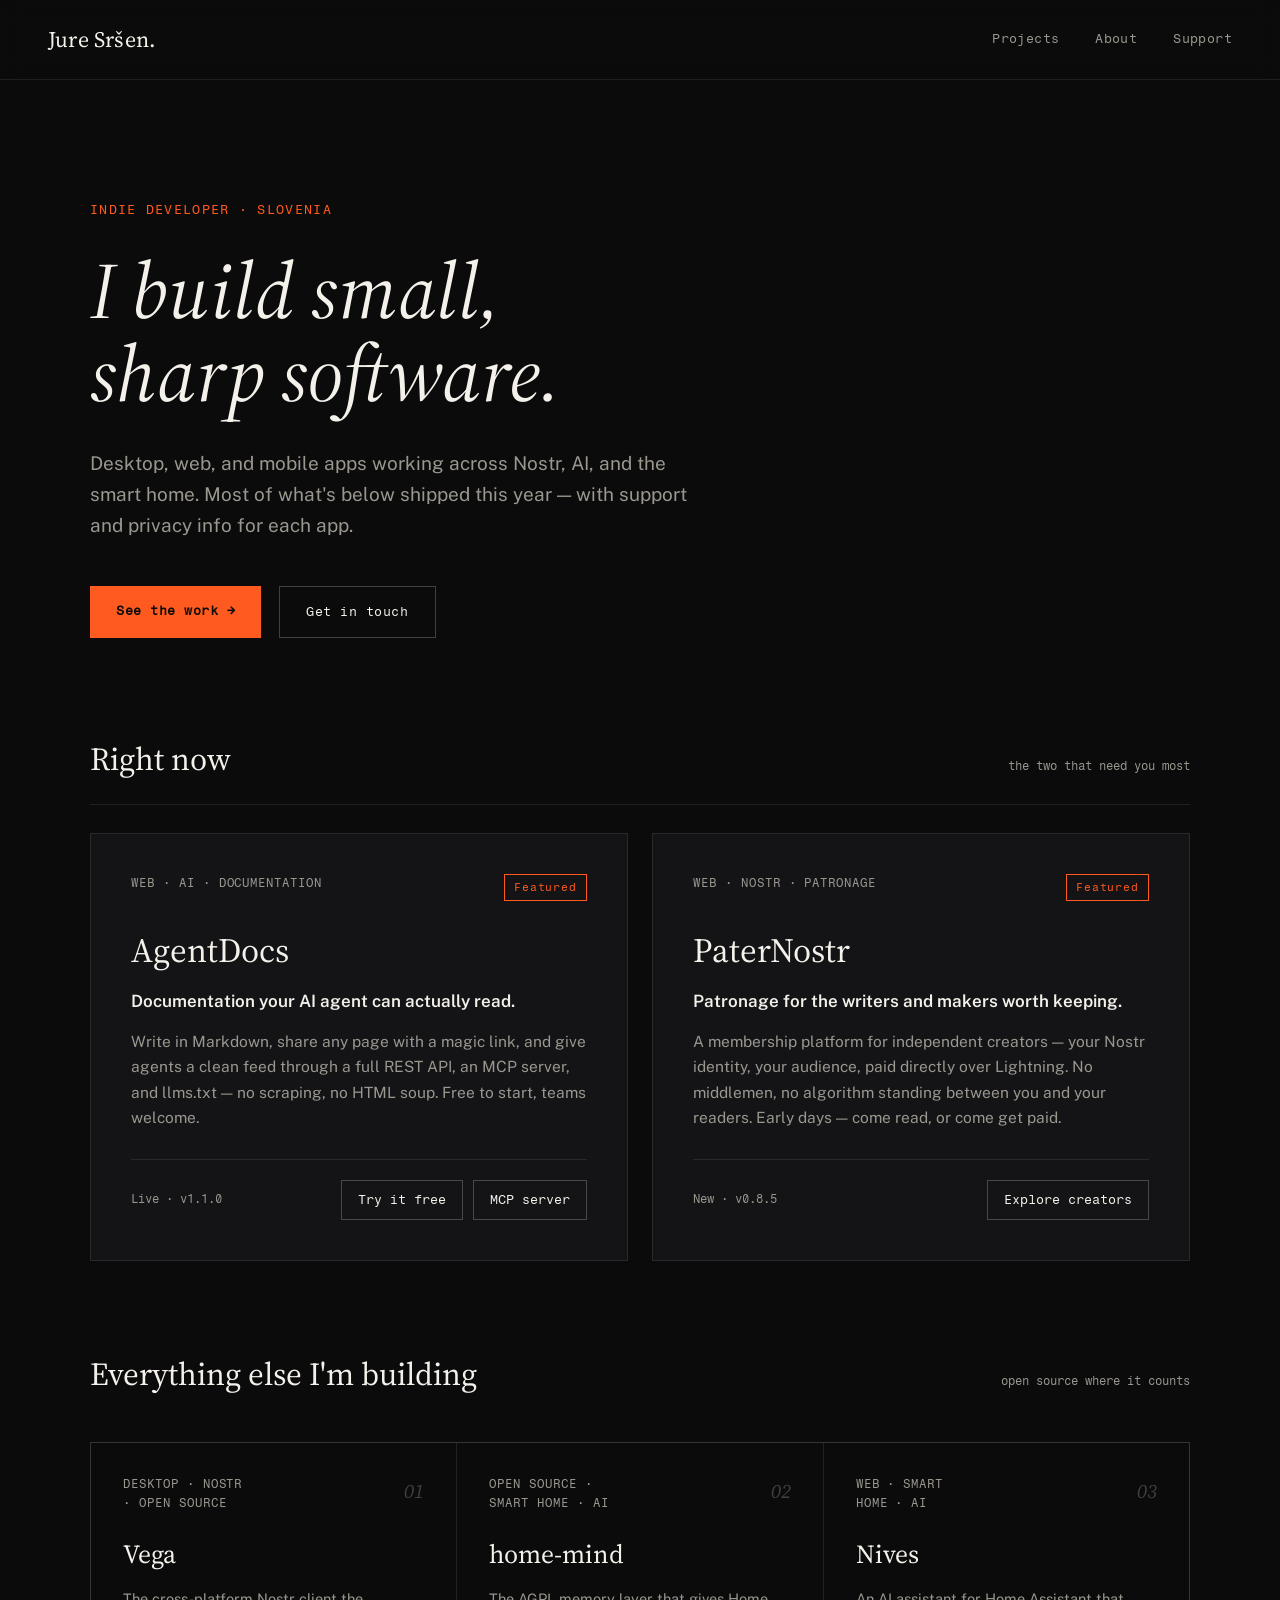
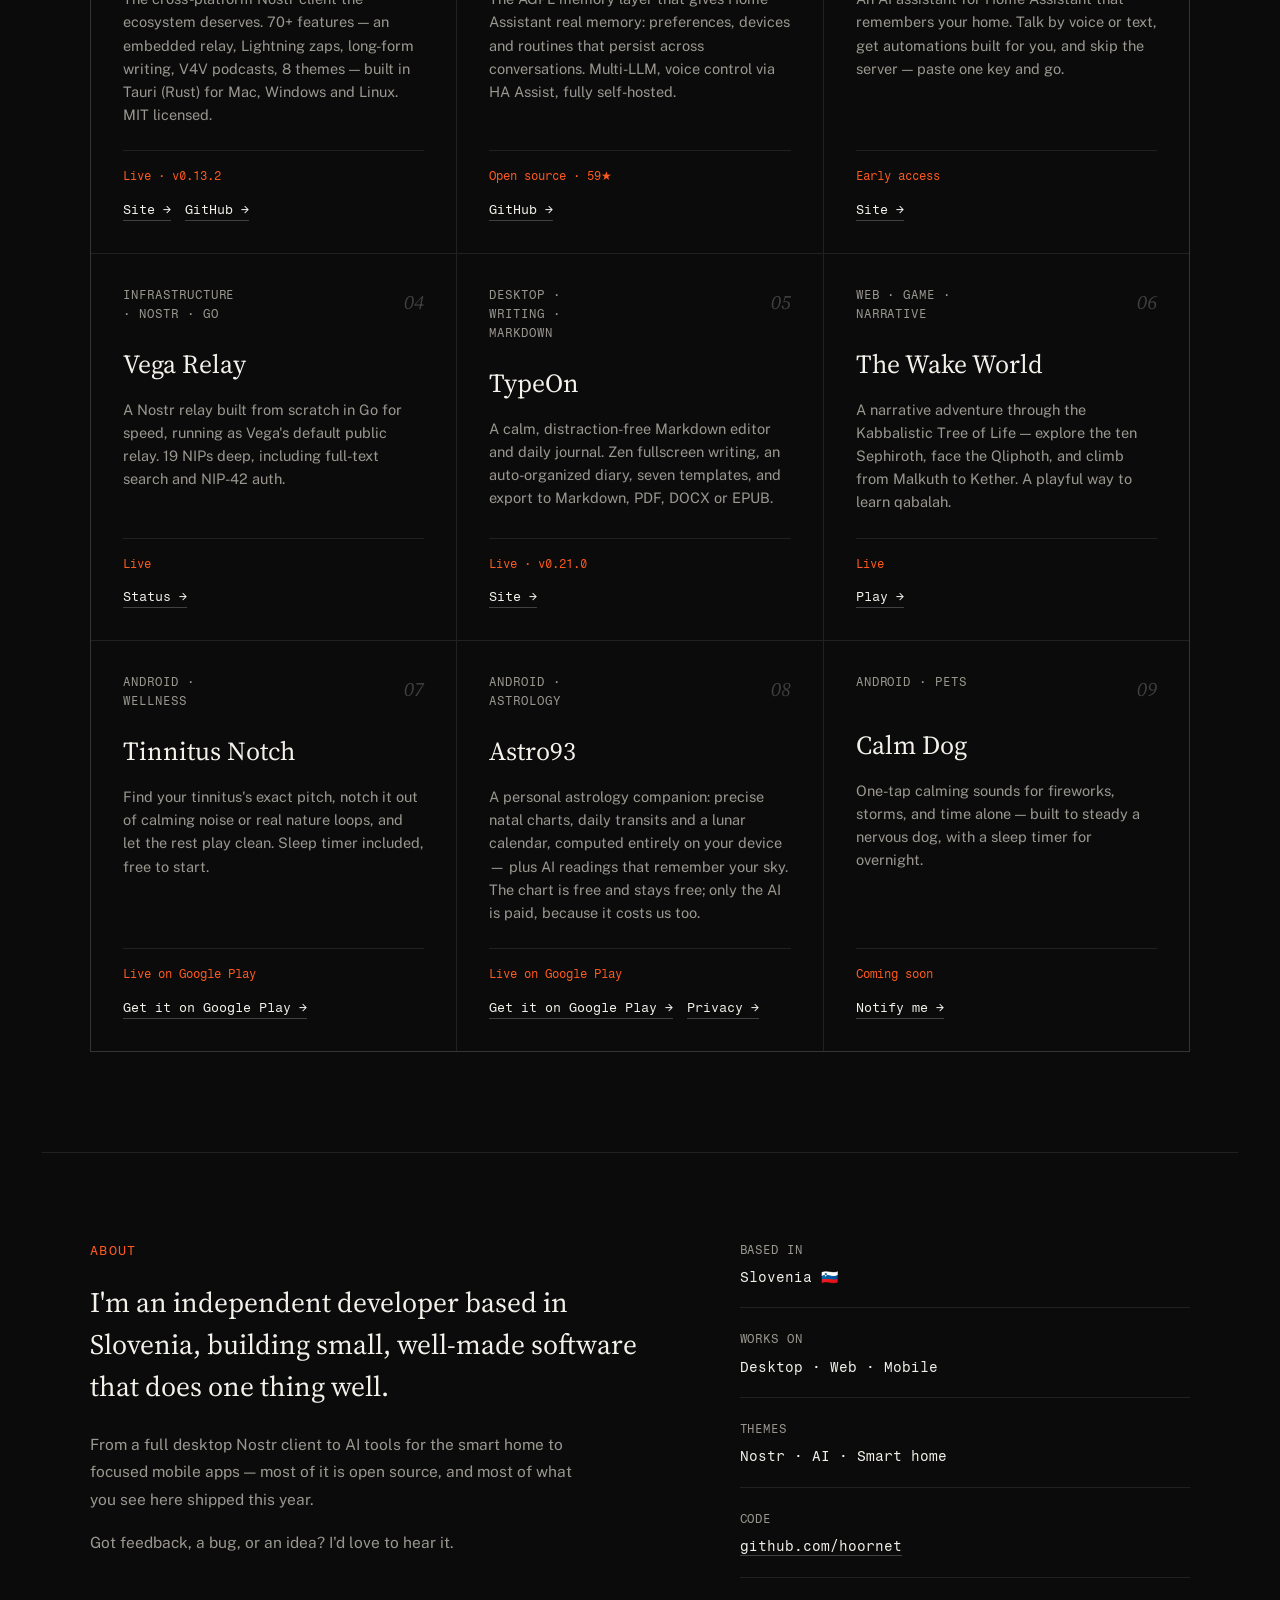
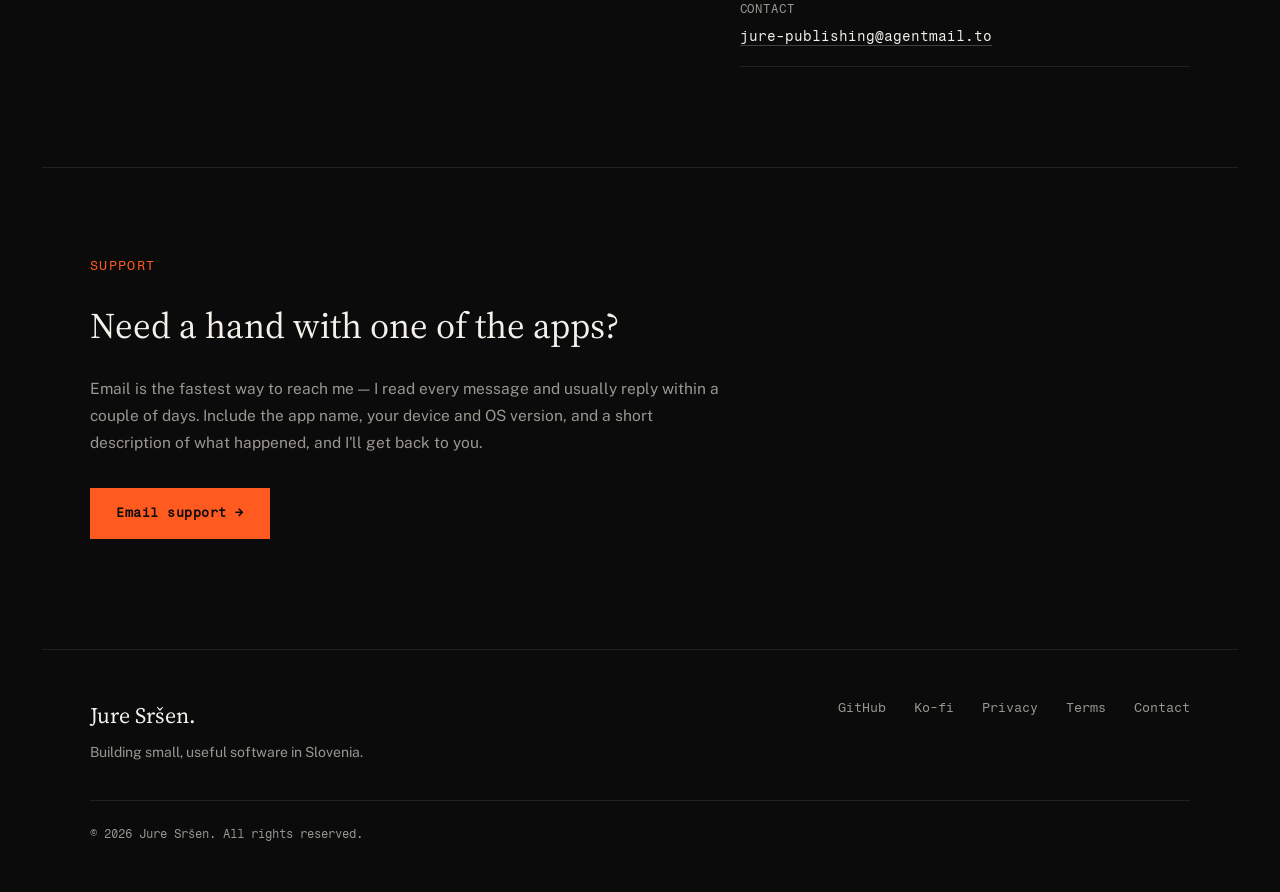
==== commit f0fbf18f: "Astro93 is live on Google Play — update card 08 status + store link" ====
--- a/index.html
+++ b/index.html
@@ -5,6 +5,21 @@
 <meta name="viewport" content="width=device-width, initial-scale=1">
 <title>Jure Sršen — Indie Developer</title>
 <meta name="description" content="Jure Sršen — independent developer from Slovenia building desktop, web, and mobile apps across Nostr, AI, and the smart home. Portfolio, app support, and privacy policies.">
+<link rel="canonical" href="https://hoornet.github.io/">
+<!-- Social share card (Open Graph + Twitter). Absolute URLs required by scrapers. -->
+<meta property="og:type" content="website">
+<meta property="og:site_name" content="Jure Sršen">
+<meta property="og:url" content="https://hoornet.github.io/">
+<meta property="og:title" content="Jure Sršen — I build small, sharp software.">
+<meta property="og:description" content="Desktop, web, and mobile apps across Nostr, AI, and the smart home — most of it shipped this year, with support and privacy info for each app.">
+<meta property="og:image" content="https://hoornet.github.io/og-image.png">
+<meta property="og:image:width" content="1200">
+<meta property="og:image:height" content="630">
+<meta property="og:image:alt" content="Jure Sršen — I build small, sharp software.">
+<meta name="twitter:card" content="summary_large_image">
+<meta name="twitter:title" content="Jure Sršen — I build small, sharp software.">
+<meta name="twitter:description" content="Desktop, web, and mobile apps across Nostr, AI, and the smart home — most of it shipped this year.">
+<meta name="twitter:image" content="https://hoornet.github.io/og-image.png">
 <link rel="icon" href="data:image/svg+xml,%3Csvg xmlns='http://www.w3.org/2000/svg' viewBox='0 0 200 200'%3E%3Crect width='200' height='200' fill='%230b0b0c'/%3E%3Ctext x='100' y='122' font-family='Georgia, serif' font-style='italic' font-size='88' fill='%23ff5a1f' text-anchor='middle'%3EJ%3C/text%3E%3C/svg%3E">
 <!--
   ============================================================================
@@ -324,9 +339,9 @@
            computed entirely on your device — plus AI readings that remember your sky. The chart is
            free and stays free; only the AI is paid, because it costs us too.</p>
         <div class="foot">
-          <span class="status mono">In review · Google Play</span>
-          <div class="links">
-            <a class="glink" href="mailto:jure-publishing@agentmail.to?subject=Notify%20me%20-%20Astro93">Notify me →</a>
+          <span class="status mono">Live on Google Play</span>
+          <div class="links">
+            <a class="glink" href="https://play.google.com/store/apps/details?id=com.hoornet.astro93" target="_blank" rel="noopener">Get it on Google Play →</a>
             <a class="glink" href="astro93/privacy.html">Privacy →</a>
           </div>
         </div>
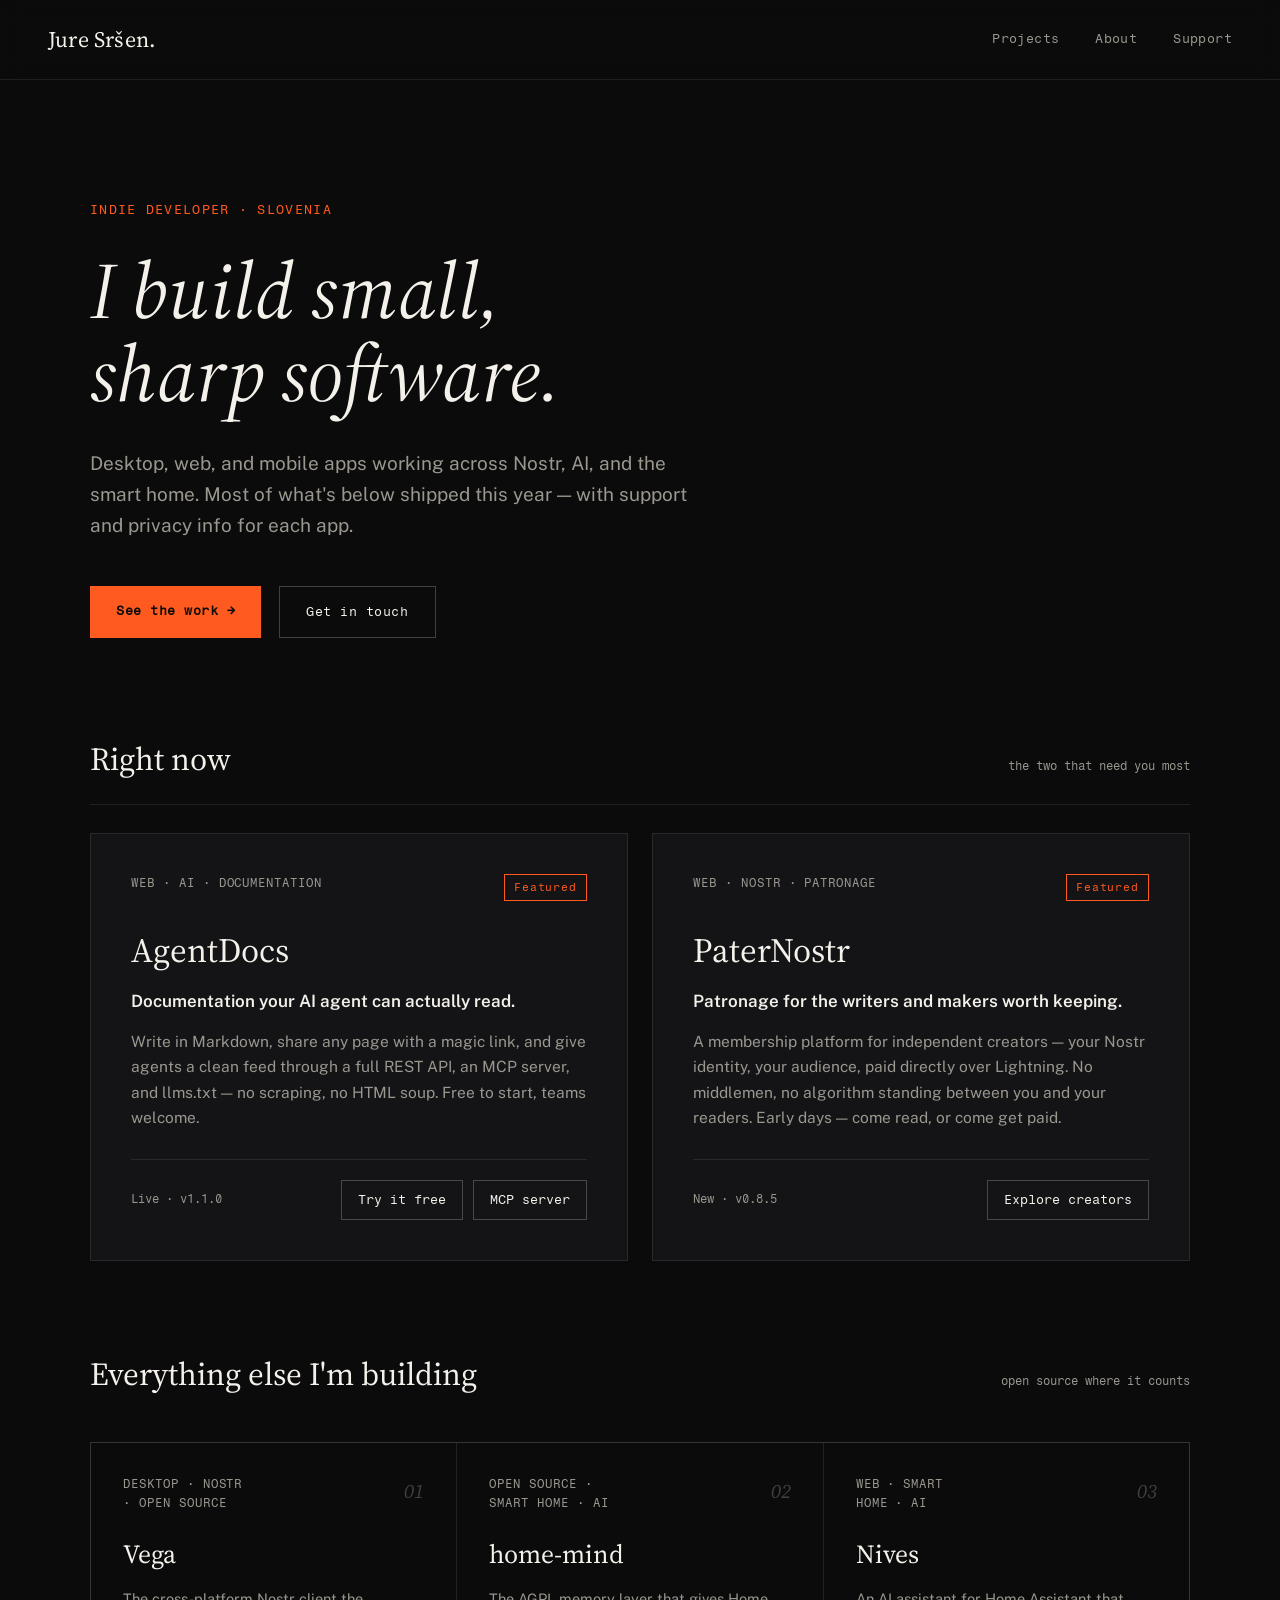
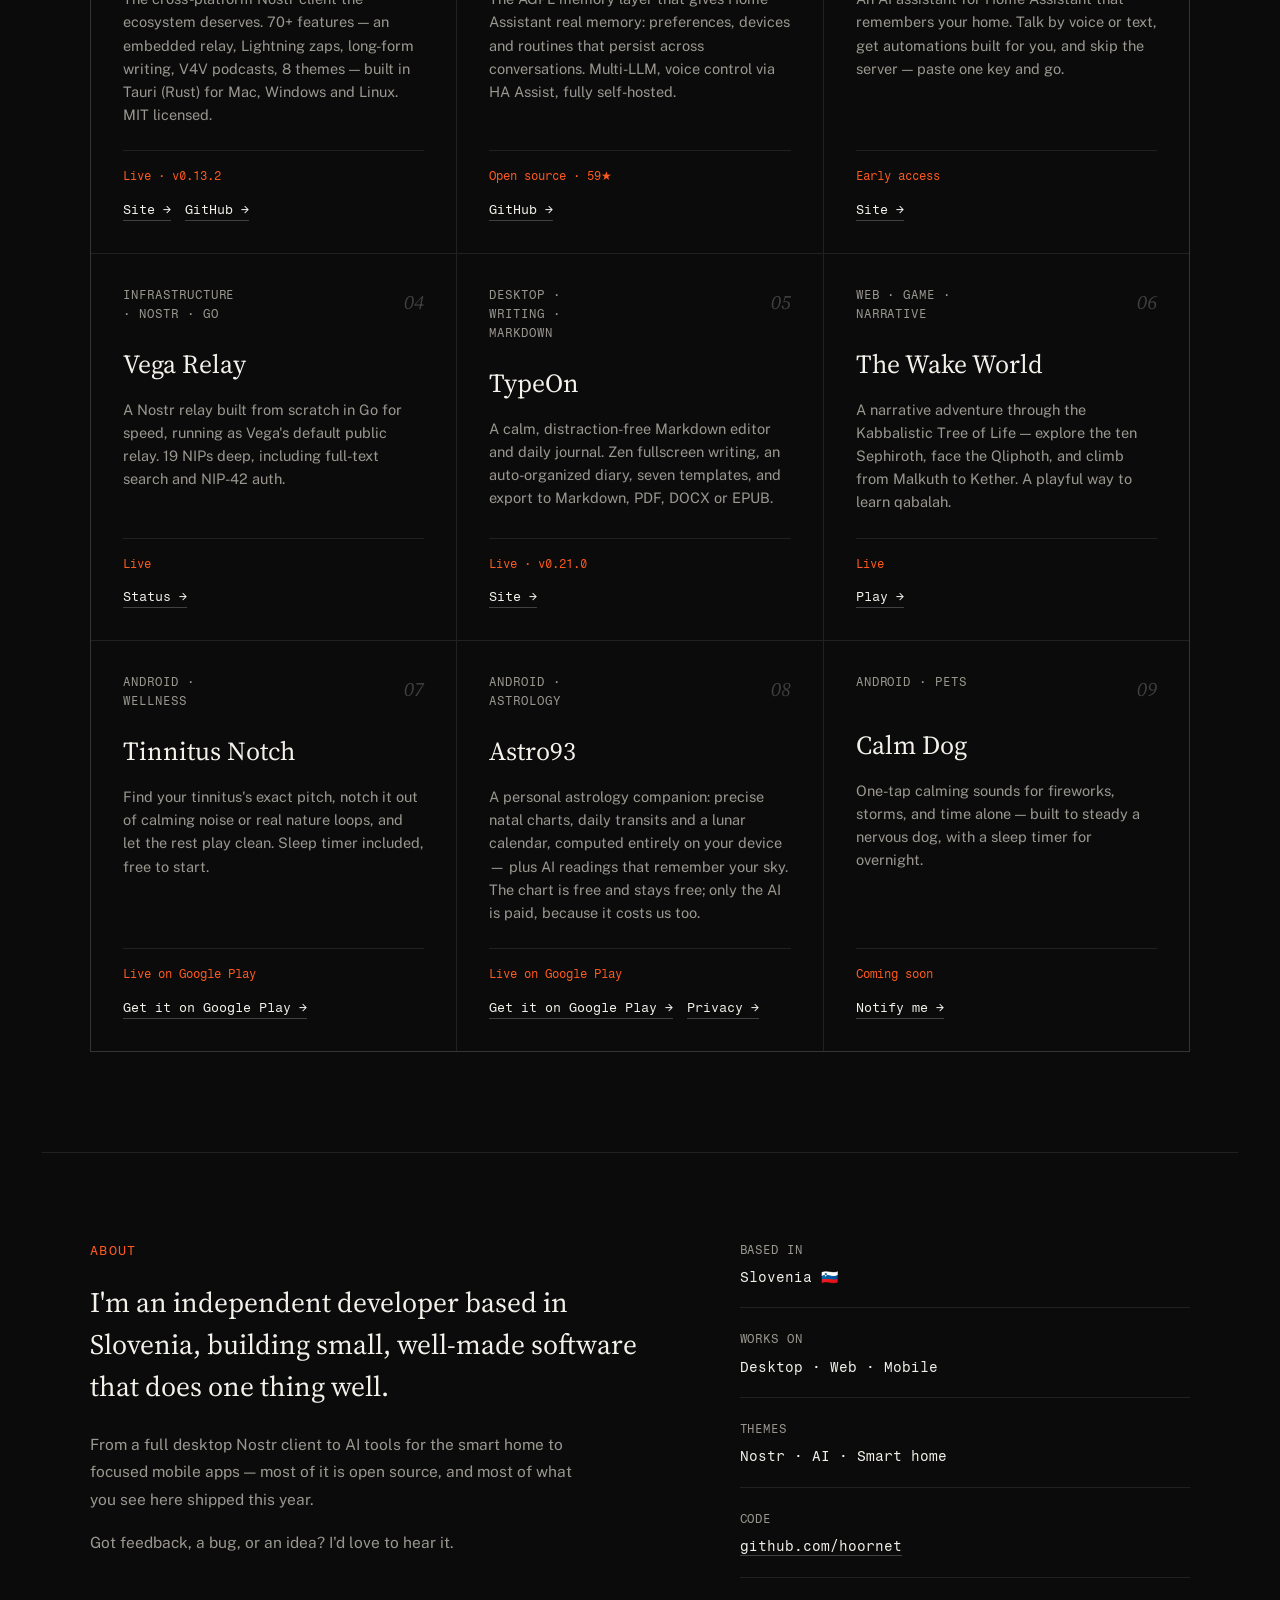
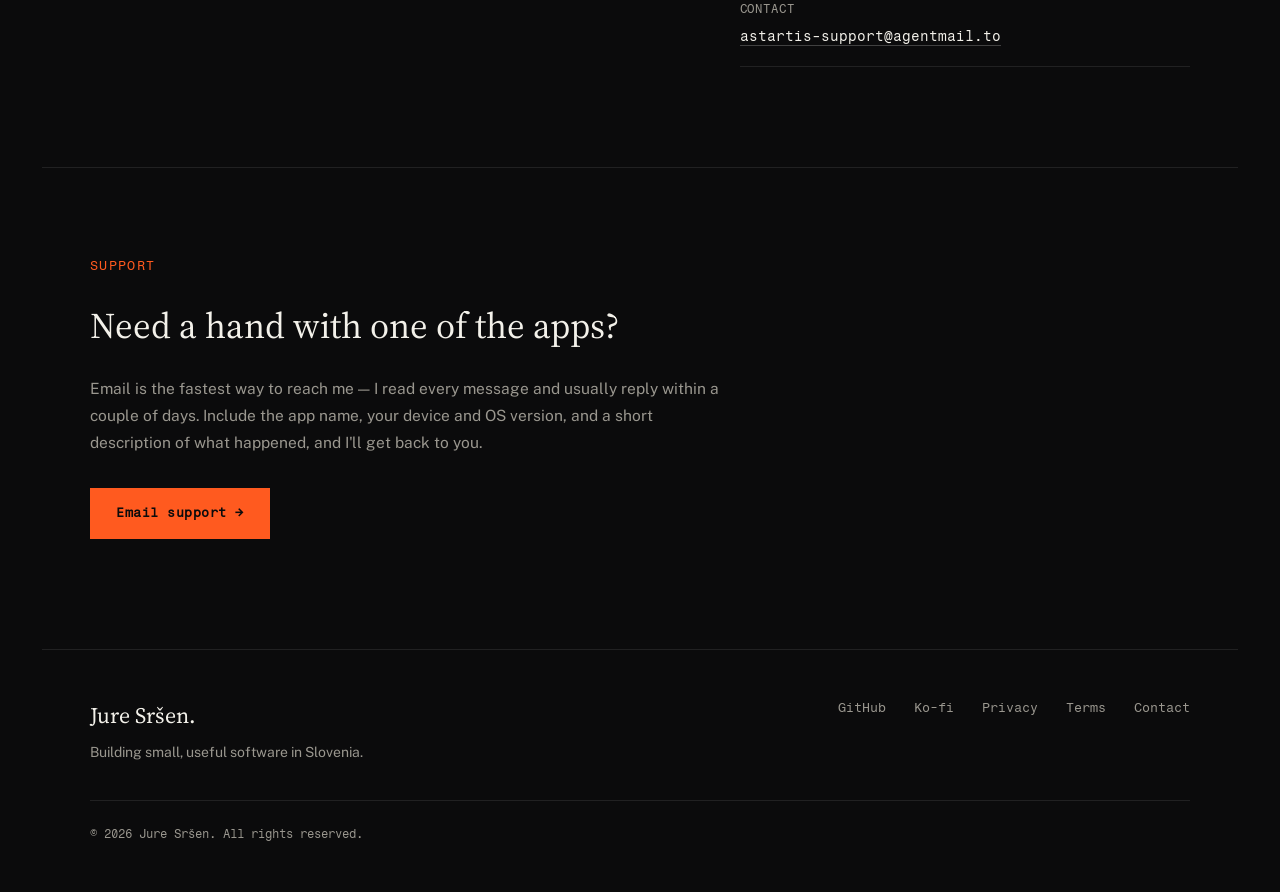
==== commit adb57036: "Add Calm Dog public pages; update contact address to astartis-support" ====
--- a/index.html
+++ b/index.html
@@ -24,7 +24,7 @@
 <!--
   ============================================================================
   SINGLE-FILE SITE — no build step. Edit text directly in the HTML below.
-  • CONTACT: search jure-publishing@agentmail.to to change it.
+  • CONTACT: search astartis-support@agentmail.to to change it.
   • PROJECTS: featured cards live in #projects; the numbered grid below it.
   • LEGAL PAGES:
       privacy.html / terms.html            — Tinnitus Notch + Calm Dog (root)
@@ -176,7 +176,7 @@
        Most of what's below shipped this year — with support and privacy info for each app.</p>
     <div style="display:flex;gap:18px;flex-wrap:wrap">
       <a href="#projects" class="cta primary">See the work →</a>
-      <a href="mailto:jure-publishing@agentmail.to" class="cta ghost">Get in touch</a>
+      <a href="mailto:astartis-support@agentmail.to" class="cta ghost">Get in touch</a>
     </div>
   </section>
 
@@ -355,7 +355,7 @@
         <div class="foot">
           <span class="status mono">Coming soon</span>
           <div class="links">
-            <a class="glink" href="mailto:jure-publishing@agentmail.to?subject=Notify%20me%20-%20Calm%20Dog">Notify me →</a>
+            <a class="glink" href="mailto:astartis-support@agentmail.to?subject=Notify%20me%20-%20Calm%20Dog">Notify me →</a>
           </div>
         </div>
       </article>
@@ -378,7 +378,7 @@
       <div class="fact"><div class="label">Works on</div><div>Desktop · Web · Mobile</div></div>
       <div class="fact"><div class="label">Themes</div><div>Nostr · AI · Smart home</div></div>
       <div class="fact"><div class="label">Code</div><div><a href="https://github.com/hoornet" target="_blank" rel="noopener" style="border-bottom:1px solid var(--line-bright)">github.com/hoornet</a></div></div>
-      <div class="fact"><div class="label">Contact</div><div><a href="mailto:jure-publishing@agentmail.to" style="border-bottom:1px solid var(--line-bright)">jure-publishing@agentmail.to</a></div></div>
+      <div class="fact"><div class="label">Contact</div><div><a href="mailto:astartis-support@agentmail.to" style="border-bottom:1px solid var(--line-bright)">astartis-support@agentmail.to</a></div></div>
     </div>
   </section>
 
@@ -390,7 +390,7 @@
       <p>Email is the fastest way to reach me — I read every message and usually reply within a
          couple of days. Include the app name, your device and OS version, and a short description
          of what happened, and I'll get back to you.</p>
-      <a href="mailto:jure-publishing@agentmail.to?subject=App%20support" class="cta primary">Email support →</a>
+      <a href="mailto:astartis-support@agentmail.to?subject=App%20support" class="cta primary">Email support →</a>
     </div>
   </section>
 
@@ -406,7 +406,7 @@
         <a href="https://ko-fi.com/jure" target="_blank" rel="noopener">Ko-fi</a>
         <a href="privacy.html">Privacy</a>
         <a href="terms.html">Terms</a>
-        <a href="mailto:jure-publishing@agentmail.to">Contact</a>
+        <a href="mailto:astartis-support@agentmail.to">Contact</a>
       </nav>
     </div>
     <div class="legal">© 2026 Jure Sršen. All rights reserved.</div>
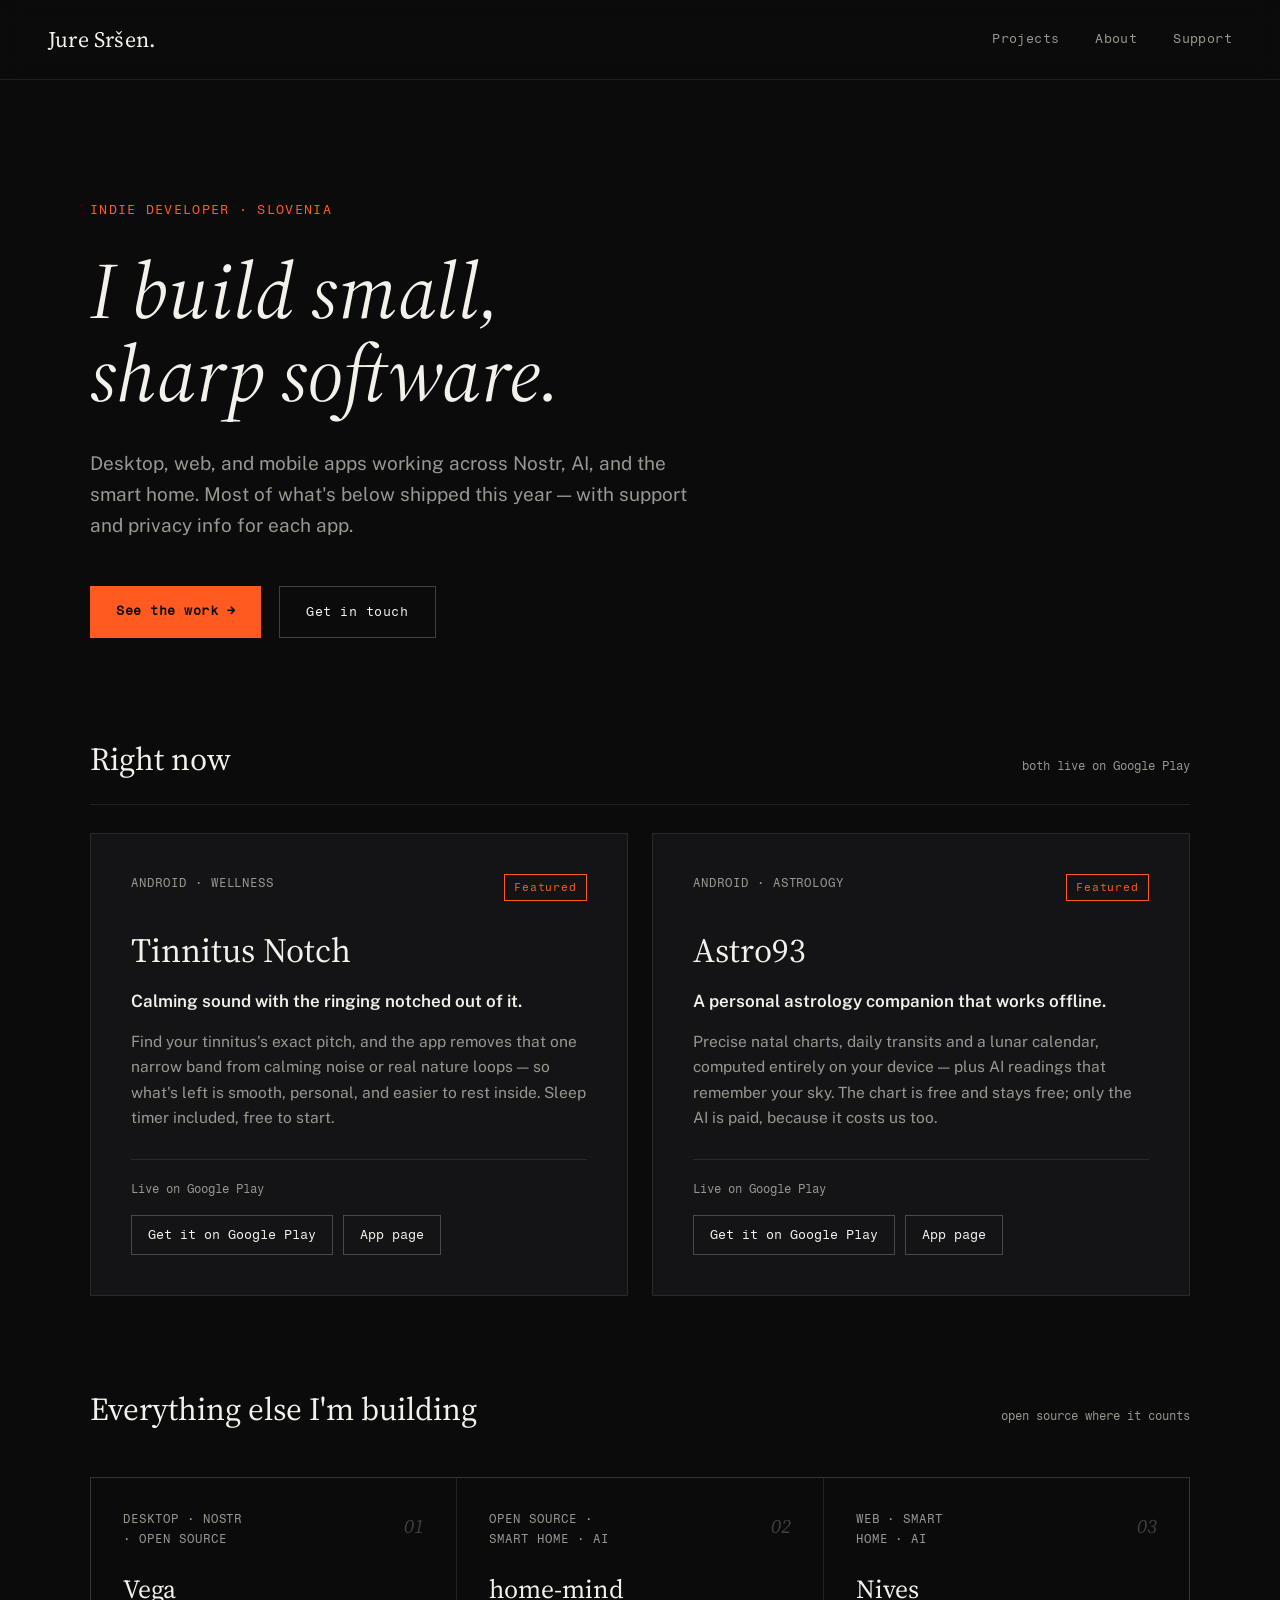
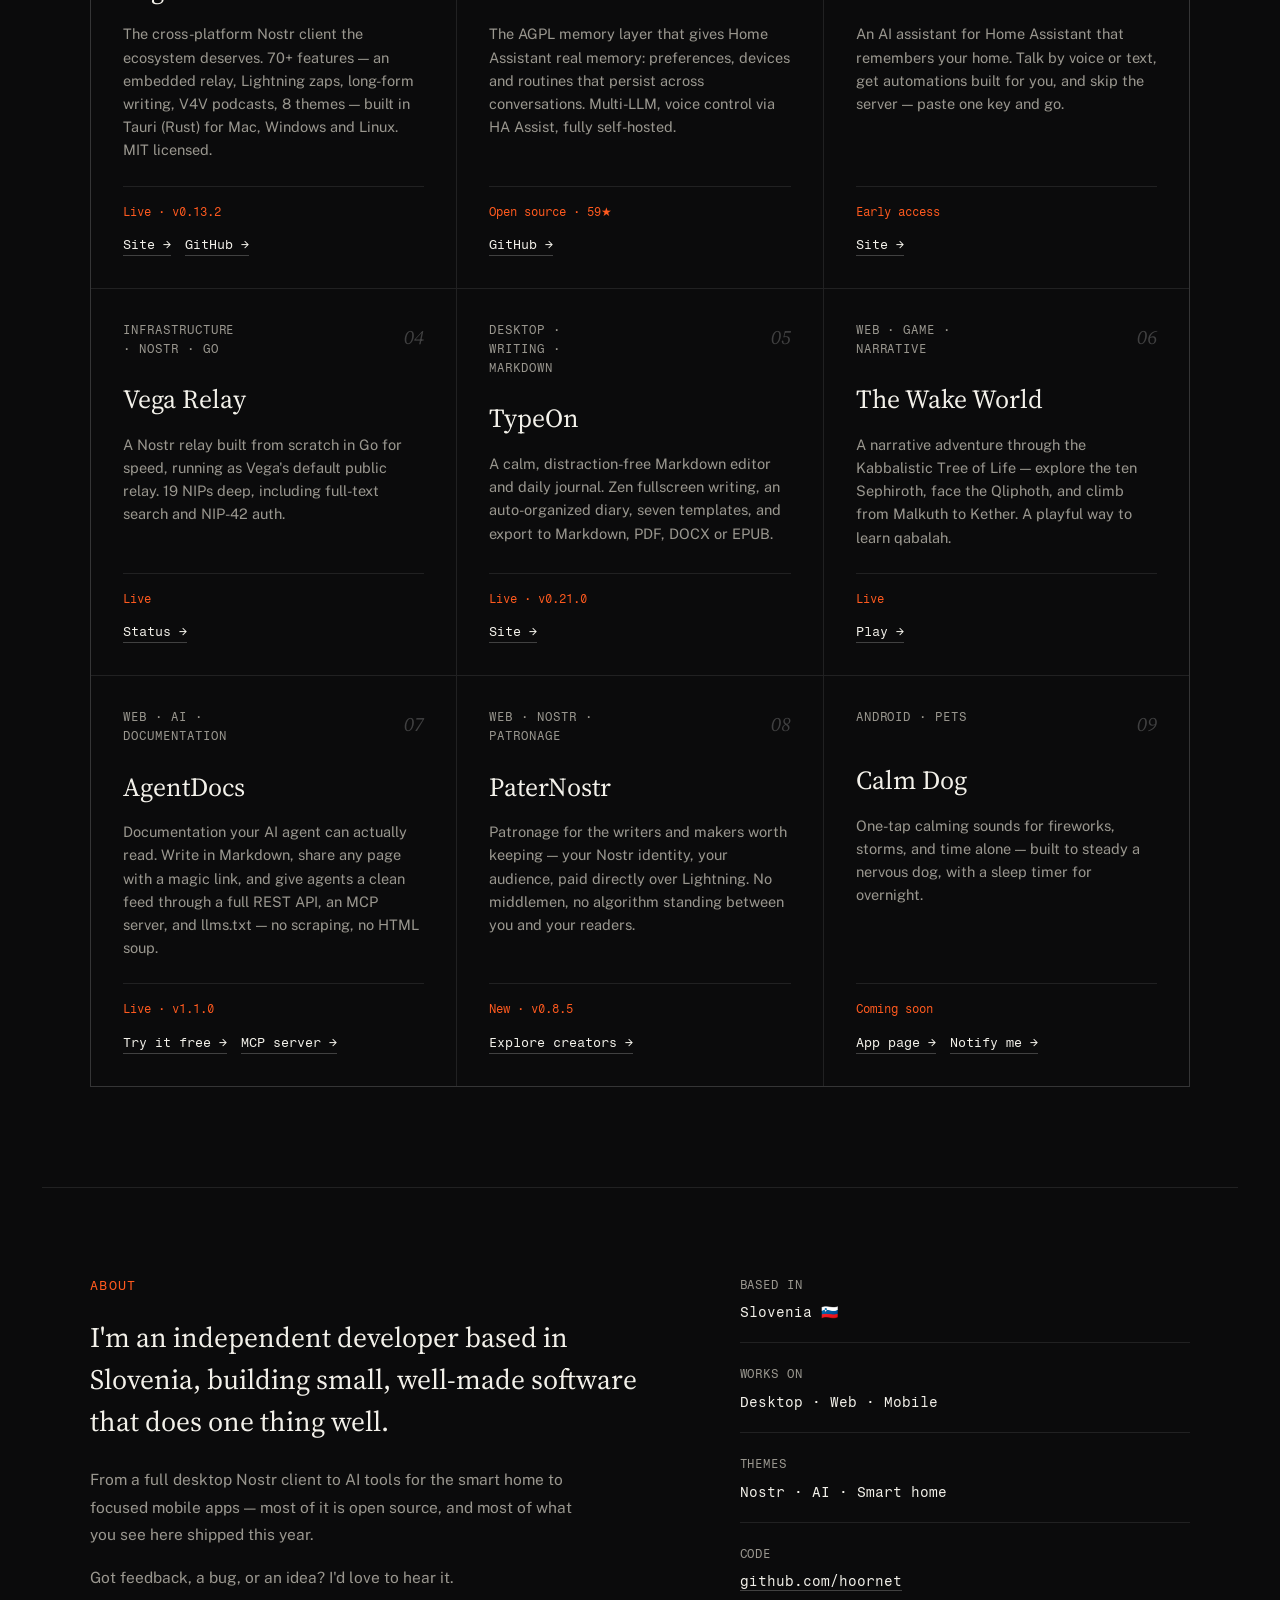
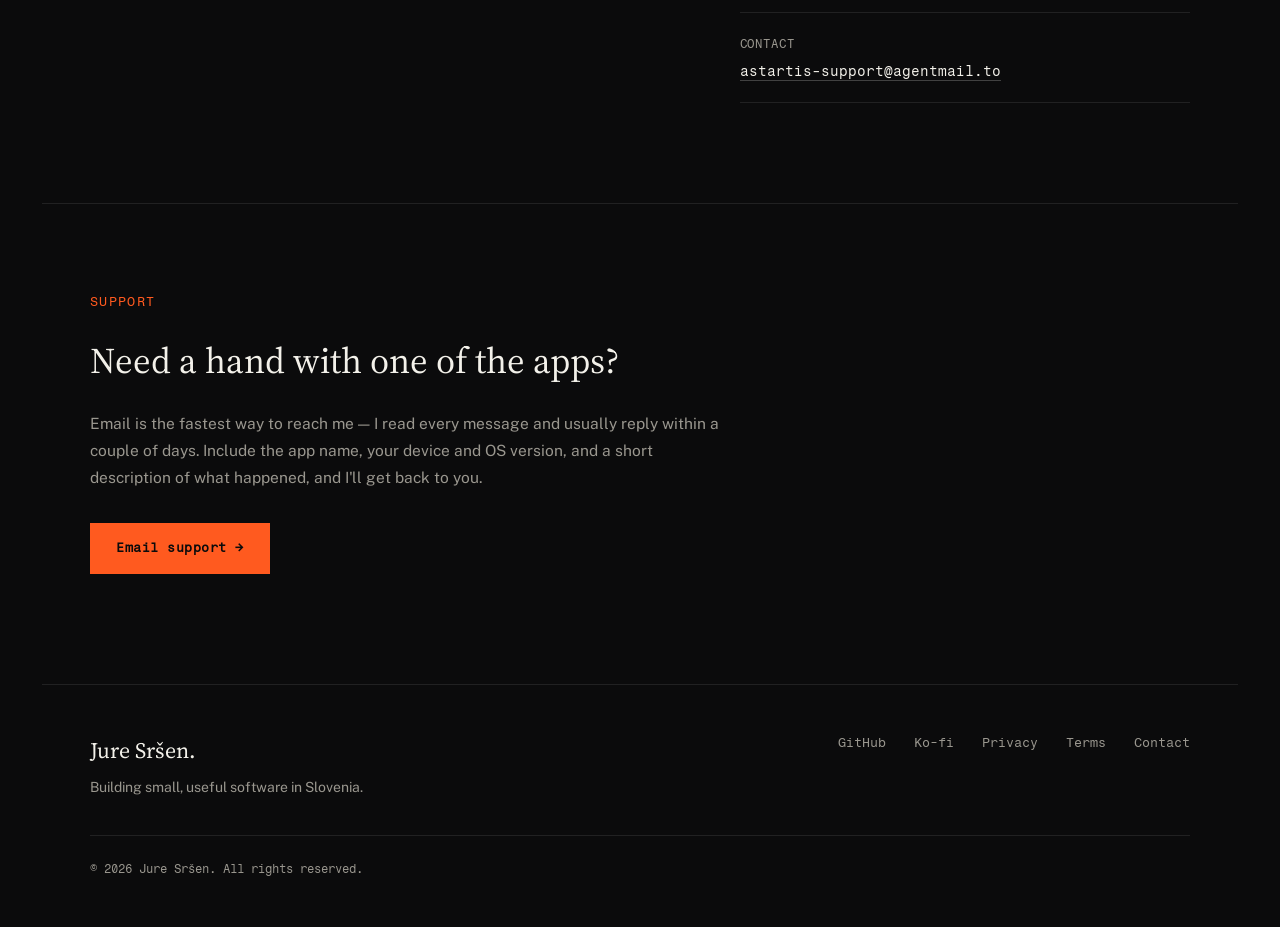
==== commit 7536884d: "Restyle app pages onto the site design system; feature the two Play apps - privacy/terms restyled by" ====
--- a/index.html
+++ b/index.html
@@ -26,11 +26,16 @@
   SINGLE-FILE SITE — no build step. Edit text directly in the HTML below.
   • CONTACT: search astartis-support@agentmail.to to change it.
   • PROJECTS: featured cards live in #projects; the numbered grid below it.
-  • LEGAL PAGES:
-      privacy.html / terms.html            — Tinnitus Notch + Calm Dog (root)
-      tinnitus-notch/privacy|terms.html    — copies of the root pages
-      astro93/privacy.html + terms.html    — Astro93, maintained BY HAND and
-        referenced by its Google Play listing: NEVER move or overwrite these.
+  • LEGAL PAGES — every app owns its own, referenced by its Play listing.
+      NEVER move or overwrite any of them:
+      privacy.html / terms.html            — INDEX pages only; they just link to
+        the per-app pages below. Keep app-specific text OUT of them.
+      astro93/privacy|terms.html           — Astro93
+      calm-dog/privacy|terms.html          — Calm Dog
+      tinnitus-notch/privacy|terms.html    — Tinnitus Notch, served by the
+        SEPARATE `hoornet/tinnitus-notch` repo, which shadows this one on that
+        path. Editing a tinnitus-notch/ folder here would change nothing; edit
+        that repo instead. (Check with: gh api repos/OWNER/REPO/pages)
   • The legacy Google Play privacy URL https://DOMAIN/#privacy is preserved by
     the hash-redirect script in this <head> — keep it until the Tinnitus Notch
     Play listing is updated to point at /privacy.html directly.
@@ -184,43 +189,44 @@
   <section id="projects" class="wrap">
     <div class="sec-head">
       <h2>Right now</h2>
-      <span>the two that need you most</span>
+      <span>both live on Google Play</span>
     </div>
     <div class="featured">
 
       <article class="fcard">
         <div class="top">
-          <div class="cat">Web · AI · Documentation</div>
+          <div class="cat">Android · Wellness</div>
           <div class="badge">Featured</div>
         </div>
-        <h3>AgentDocs</h3>
-        <div class="tagline">Documentation your AI agent can actually read.</div>
-        <p class="desc">Write in Markdown, share any page with a magic link, and give agents a clean
-          feed through a full REST API, an MCP server, and llms.txt — no scraping, no HTML soup.
-          Free to start, teams welcome.</p>
-        <div class="foot">
-          <span class="status">Live · v1.1.0</span>
+        <h3>Tinnitus Notch</h3>
+        <div class="tagline">Calming sound with the ringing notched out of it.</div>
+        <p class="desc">Find your tinnitus's exact pitch, and the app removes that one narrow band
+          from calming noise or real nature loops — so what's left is smooth, personal, and easier to
+          rest inside. Sleep timer included, free to start.</p>
+        <div class="foot">
+          <span class="status">Live on Google Play</span>
           <div style="display:flex;gap:10px">
-            <a class="btn" href="https://agentdocs.eu" target="_blank" rel="noopener">Try it free</a>
-            <a class="btn" href="https://www.npmjs.com/package/agentdocs-mcp" target="_blank" rel="noopener">MCP server</a>
+            <a class="btn" href="https://play.google.com/store/apps/details?id=com.hoornet.tinnitus_notch" target="_blank" rel="noopener">Get it on Google Play</a>
+            <a class="btn" href="tinnitus-notch/">App page</a>
           </div>
         </div>
       </article>
 
       <article class="fcard">
         <div class="top">
-          <div class="cat">Web · Nostr · Patronage</div>
+          <div class="cat">Android · Astrology</div>
           <div class="badge">Featured</div>
         </div>
-        <h3>PaterNostr</h3>
-        <div class="tagline">Patronage for the writers and makers worth keeping.</div>
-        <p class="desc">A membership platform for independent creators — your Nostr identity, your
-          audience, paid directly over Lightning. No middlemen, no algorithm standing between you
-          and your readers. Early days — come read, or come get paid.</p>
-        <div class="foot">
-          <span class="status">New · v0.8.5</span>
+        <h3>Astro93</h3>
+        <div class="tagline">A personal astrology companion that works offline.</div>
+        <p class="desc">Precise natal charts, daily transits and a lunar calendar, computed entirely
+          on your device — plus AI readings that remember your sky. The chart is free and stays free;
+          only the AI is paid, because it costs us too.</p>
+        <div class="foot">
+          <span class="status">Live on Google Play</span>
           <div style="display:flex;gap:10px">
-            <a class="btn" href="https://paternostr.cc" target="_blank" rel="noopener">Explore creators</a>
+            <a class="btn" href="https://play.google.com/store/apps/details?id=com.hoornet.astro93" target="_blank" rel="noopener">Get it on Google Play</a>
+            <a class="btn" href="astro93/">App page</a>
           </div>
         </div>
       </article>
@@ -320,29 +326,30 @@
       </article>
 
       <article class="gcard">
-        <div class="top"><div class="cat">Android · Wellness</div><div class="num">07</div></div>
-        <h3>Tinnitus Notch</h3>
-        <p>Find your tinnitus's exact pitch, notch it out of calming noise or real nature loops, and
-           let the rest play clean. Sleep timer included, free to start.</p>
-        <div class="foot">
-          <span class="status mono">Live on Google Play</span>
-          <div class="links">
-            <a class="glink" href="https://play.google.com/store/apps/details?id=com.hoornet.tinnitus_notch" target="_blank" rel="noopener">Get it on Google Play →</a>
-          </div>
-        </div>
-      </article>
-
-      <article class="gcard">
-        <div class="top"><div class="cat">Android · Astrology</div><div class="num">08</div></div>
-        <h3>Astro93</h3>
-        <p>A personal astrology companion: precise natal charts, daily transits and a lunar calendar,
-           computed entirely on your device — plus AI readings that remember your sky. The chart is
-           free and stays free; only the AI is paid, because it costs us too.</p>
-        <div class="foot">
-          <span class="status mono">Live on Google Play</span>
-          <div class="links">
-            <a class="glink" href="https://play.google.com/store/apps/details?id=com.hoornet.astro93" target="_blank" rel="noopener">Get it on Google Play →</a>
-            <a class="glink" href="astro93/privacy.html">Privacy →</a>
+        <div class="top"><div class="cat">Web · AI · Documentation</div><div class="num">07</div></div>
+        <h3>AgentDocs</h3>
+        <p>Documentation your AI agent can actually read. Write in Markdown, share any page with a
+           magic link, and give agents a clean feed through a full REST API, an MCP server, and
+           llms.txt — no scraping, no HTML soup.</p>
+        <div class="foot">
+          <span class="status mono">Live · v1.1.0</span>
+          <div class="links">
+            <a class="glink" href="https://agentdocs.eu" target="_blank" rel="noopener">Try it free →</a>
+            <a class="glink" href="https://www.npmjs.com/package/agentdocs-mcp" target="_blank" rel="noopener">MCP server →</a>
+          </div>
+        </div>
+      </article>
+
+      <article class="gcard">
+        <div class="top"><div class="cat">Web · Nostr · Patronage</div><div class="num">08</div></div>
+        <h3>PaterNostr</h3>
+        <p>Patronage for the writers and makers worth keeping — your Nostr identity, your audience,
+           paid directly over Lightning. No middlemen, no algorithm standing between you and your
+           readers.</p>
+        <div class="foot">
+          <span class="status mono">New · v0.8.5</span>
+          <div class="links">
+            <a class="glink" href="https://paternostr.cc" target="_blank" rel="noopener">Explore creators →</a>
           </div>
         </div>
       </article>
@@ -355,6 +362,7 @@
         <div class="foot">
           <span class="status mono">Coming soon</span>
           <div class="links">
+            <a class="glink" href="calm-dog/">App page →</a>
             <a class="glink" href="mailto:astartis-support@agentmail.to?subject=Notify%20me%20-%20Calm%20Dog">Notify me →</a>
           </div>
         </div>
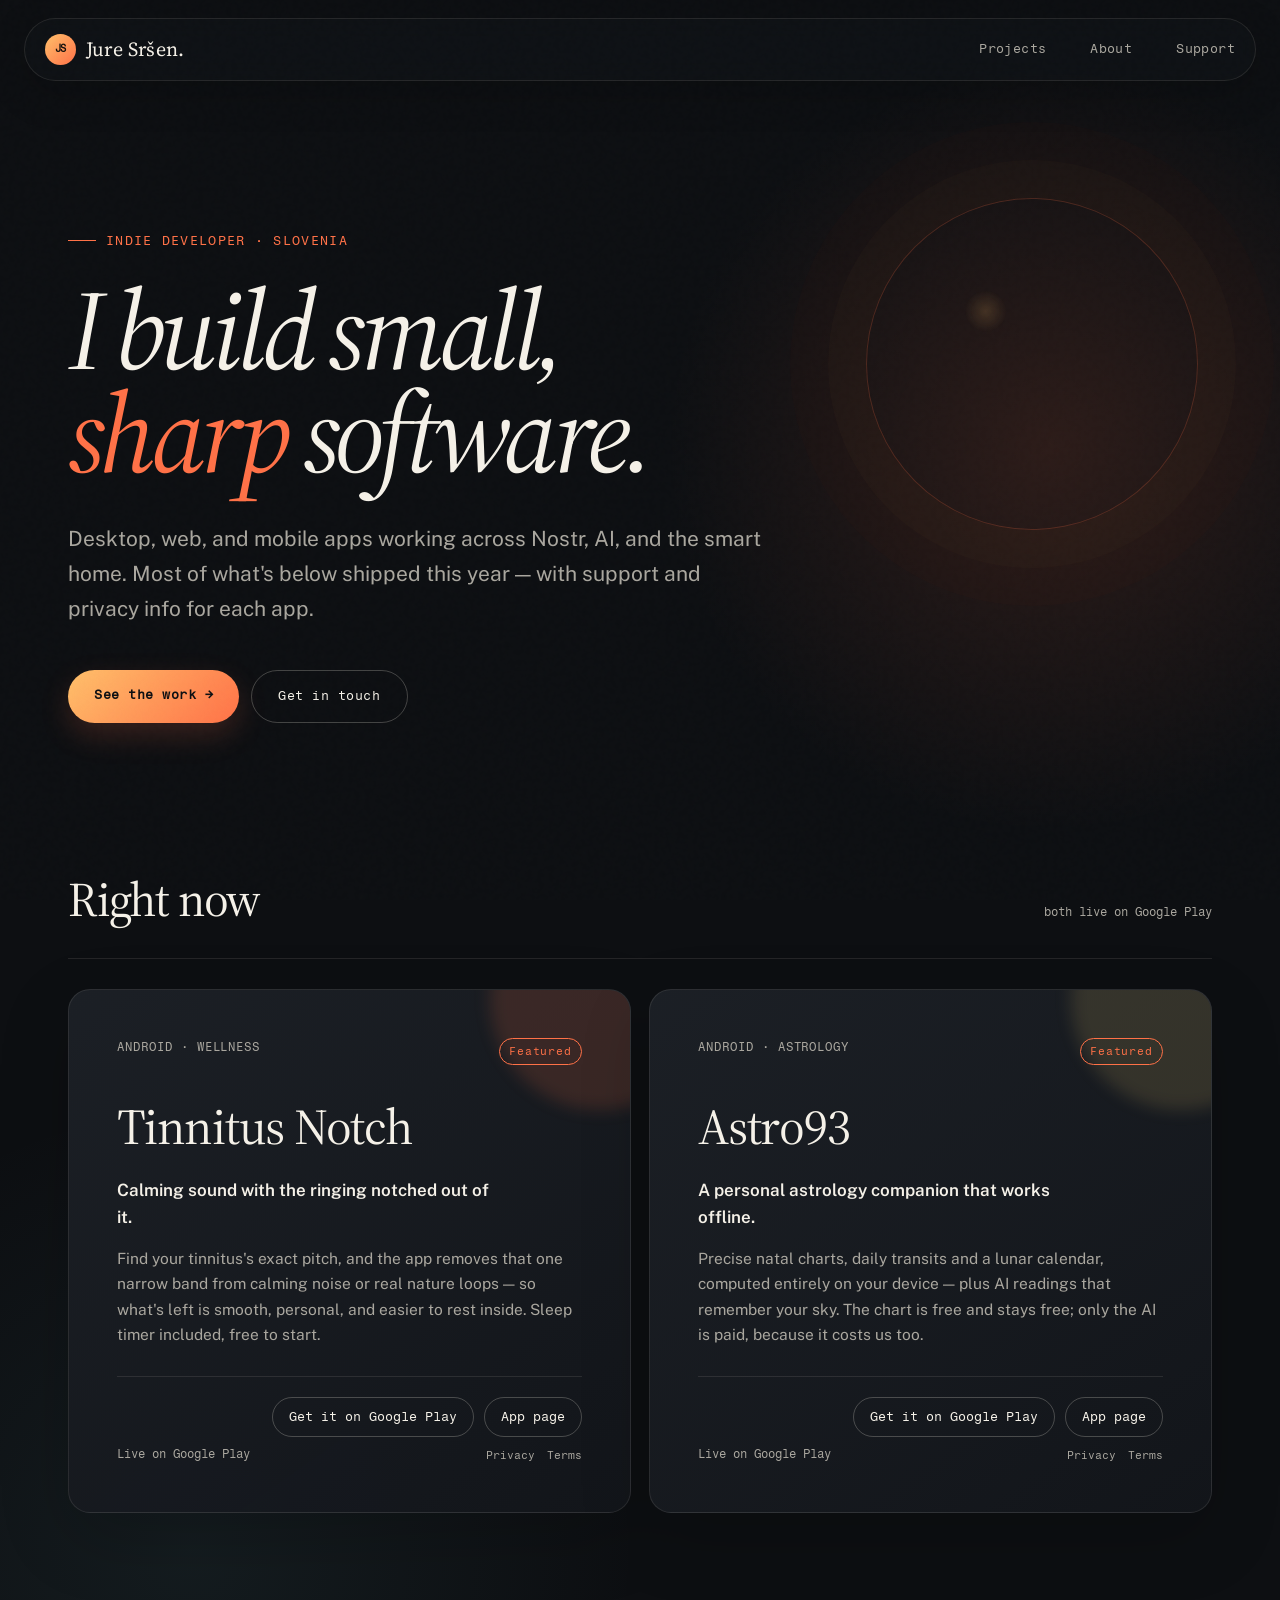
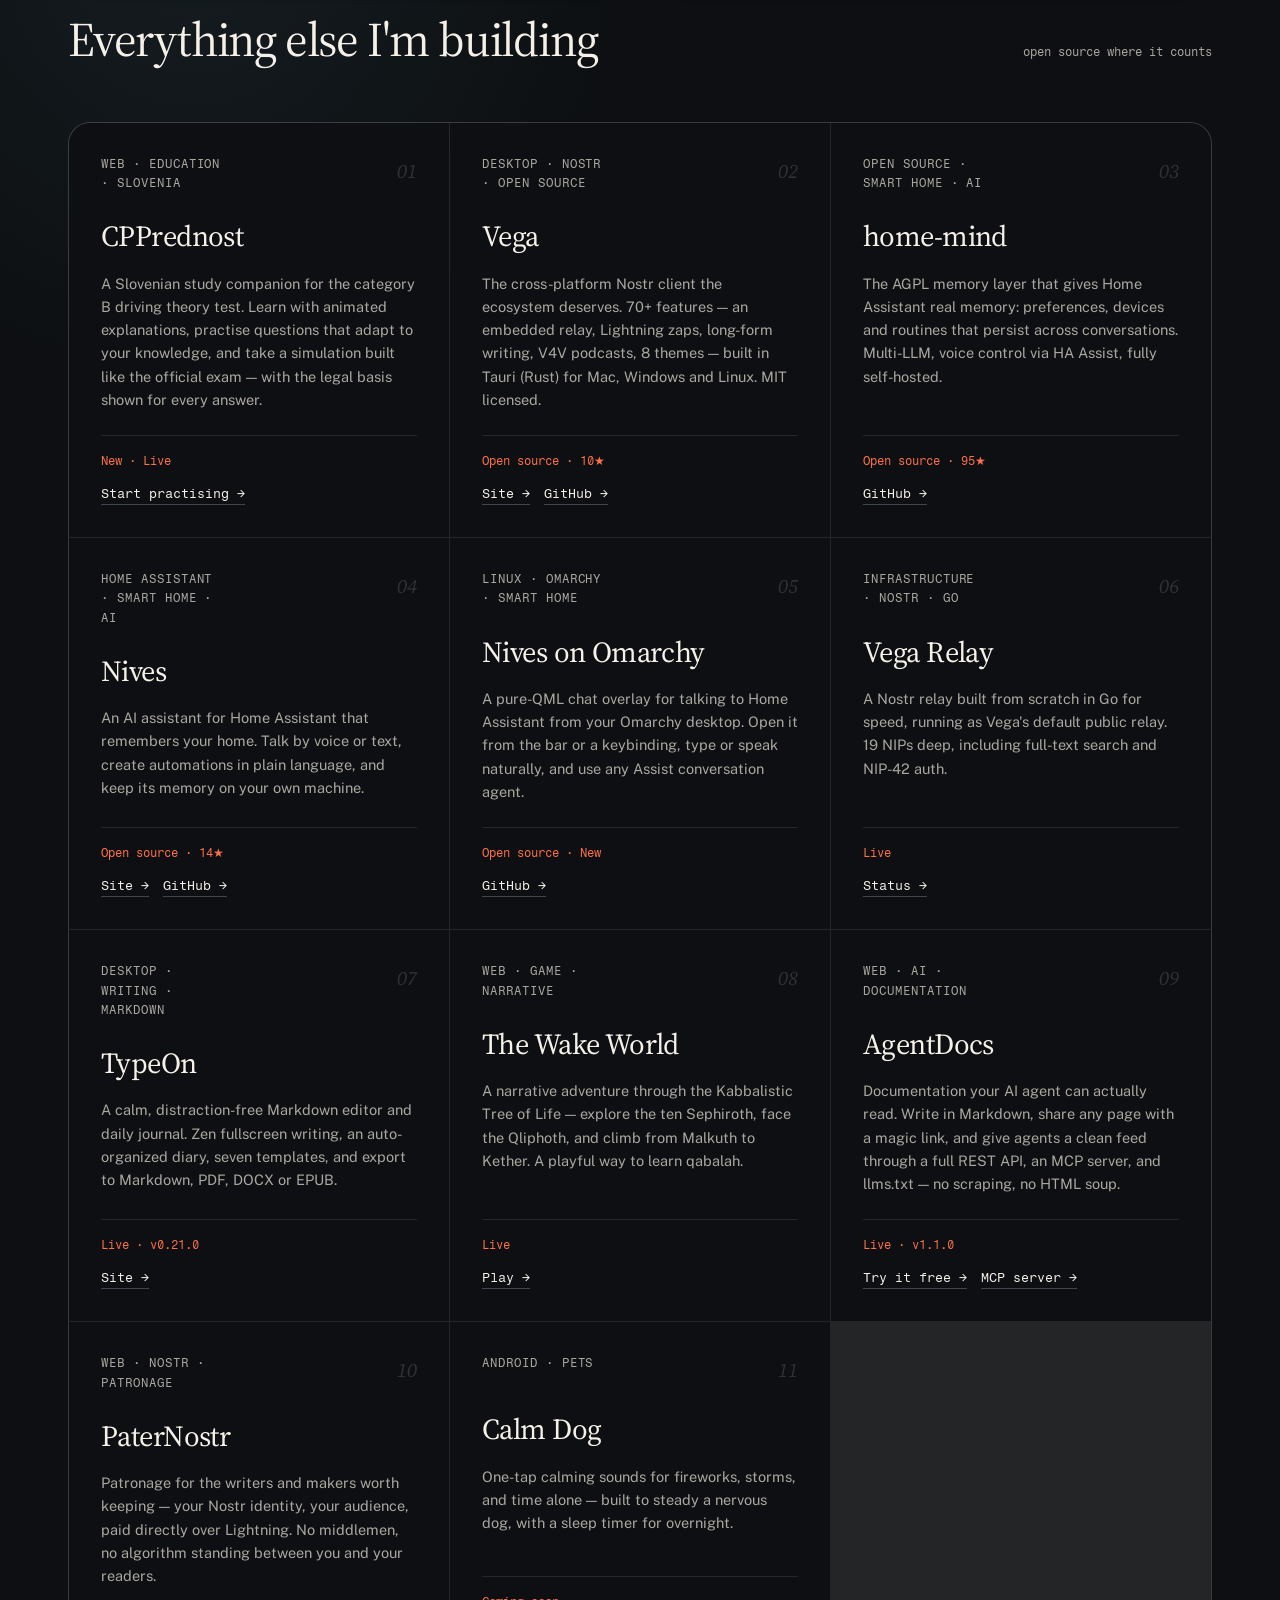
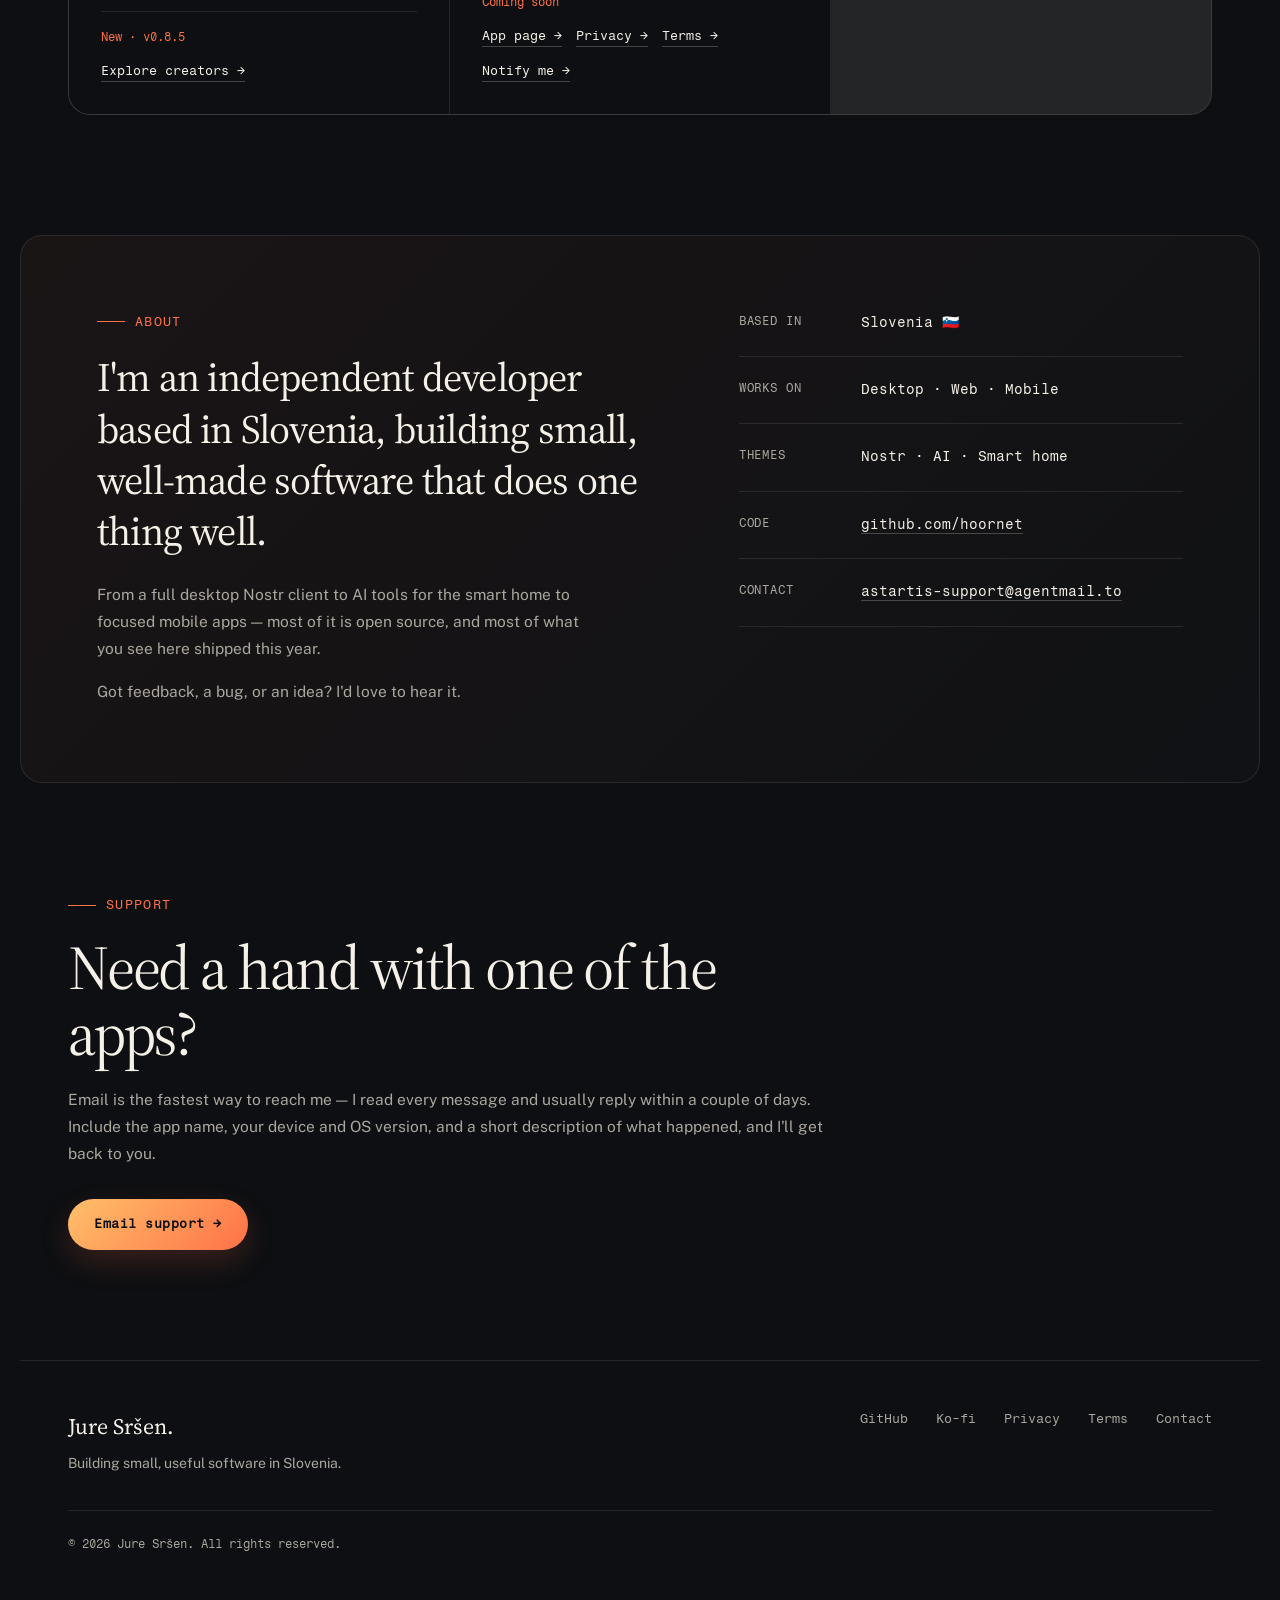
==== commit 9681e083: "Refresh portfolio design and projects" ====
--- a/index.html
+++ b/index.html
@@ -160,8 +160,11 @@
     .about{grid-template-columns:1fr;gap:40px}
   }
 </style>
+<link rel="stylesheet" href="assets/refresh.css">
 </head>
 <body id="top">
+
+  <a class="skip-link" href="#projects">Skip to projects</a>
 
   <!-- NAV -->
   <header class="nav">
@@ -176,10 +179,10 @@
   <!-- HERO -->
   <section class="wrap hero">
     <div class="kicker">Indie developer · Slovenia</div>
-    <h1>I build small, sharp software.</h1>
+    <h1>I build small, <em>sharp</em> software.</h1>
     <p>Desktop, web, and mobile apps working across Nostr, AI, and the smart home.
        Most of what's below shipped this year — with support and privacy info for each app.</p>
-    <div style="display:flex;gap:18px;flex-wrap:wrap">
+    <div class="hero-actions">
       <a href="#projects" class="cta primary">See the work →</a>
       <a href="mailto:astartis-support@agentmail.to" class="cta ghost">Get in touch</a>
     </div>
@@ -205,9 +208,10 @@
           rest inside. Sleep timer included, free to start.</p>
         <div class="foot">
           <span class="status">Live on Google Play</span>
-          <div style="display:flex;gap:10px">
-            <a class="btn" href="https://play.google.com/store/apps/details?id=com.hoornet.tinnitus_notch" target="_blank" rel="noopener">Get it on Google Play</a>
-            <a class="btn" href="tinnitus-notch/">App page</a>
+          <div class="card-actions">
+            <div class="button-row"><a class="btn" href="https://play.google.com/store/apps/details?id=com.hoornet.tinnitus_notch" target="_blank" rel="noopener">Get it on Google Play</a>
+            <a class="btn" href="tinnitus-notch/">App page</a></div>
+            <div class="legal-links"><a href="tinnitus-notch/privacy.html">Privacy</a><a href="tinnitus-notch/terms.html">Terms</a></div>
           </div>
         </div>
       </article>
@@ -224,9 +228,10 @@
           only the AI is paid, because it costs us too.</p>
         <div class="foot">
           <span class="status">Live on Google Play</span>
-          <div style="display:flex;gap:10px">
-            <a class="btn" href="https://play.google.com/store/apps/details?id=com.hoornet.astro93" target="_blank" rel="noopener">Get it on Google Play</a>
-            <a class="btn" href="astro93/">App page</a>
+          <div class="card-actions">
+            <div class="button-row"><a class="btn" href="https://play.google.com/store/apps/details?id=com.hoornet.astro93" target="_blank" rel="noopener">Get it on Google Play</a>
+            <a class="btn" href="astro93/">App page</a></div>
+            <div class="legal-links"><a href="astro93/privacy.html">Privacy</a><a href="astro93/terms.html">Terms</a></div>
           </div>
         </div>
       </article>
@@ -245,13 +250,27 @@
     <div class="grid">
 
       <article class="gcard">
-        <div class="top"><div class="cat">Desktop · Nostr · Open source</div><div class="num">01</div></div>
+        <div class="top"><div class="cat">Web · Education · Slovenia</div><div class="num">01</div></div>
+        <h3>CPPrednost</h3>
+        <p>A Slovenian study companion for the category B driving theory test. Learn with animated
+           explanations, practise questions that adapt to your knowledge, and take a simulation built
+           like the official exam — with the legal basis shown for every answer.</p>
+        <div class="foot">
+          <span class="status mono">New · Live</span>
+          <div class="links">
+            <a class="glink" href="https://cpprednost.si" target="_blank" rel="noopener">Start practising →</a>
+          </div>
+        </div>
+      </article>
+
+      <article class="gcard">
+        <div class="top"><div class="cat">Desktop · Nostr · Open source</div><div class="num">02</div></div>
         <h3>Vega</h3>
         <p>The cross-platform Nostr client the ecosystem deserves. 70+ features — an embedded relay,
            Lightning zaps, long-form writing, V4V podcasts, 8 themes — built in Tauri (Rust) for Mac,
            Windows and Linux. MIT licensed.</p>
         <div class="foot">
-          <span class="status mono">Live · v0.13.2</span>
+          <span class="status mono">Open source · 10★</span>
           <div class="links">
             <a class="glink" href="https://veganostr.com" target="_blank" rel="noopener">Site →</a>
             <a class="glink" href="https://github.com/hoornet/vega" target="_blank" rel="noopener">GitHub →</a>
@@ -260,13 +279,13 @@
       </article>
 
       <article class="gcard">
-        <div class="top"><div class="cat">Open source · Smart home · AI</div><div class="num">02</div></div>
+        <div class="top"><div class="cat">Open source · Smart home · AI</div><div class="num">03</div></div>
         <h3>home-mind</h3>
         <p>The AGPL memory layer that gives Home Assistant real memory: preferences, devices and
            routines that persist across conversations. Multi-LLM, voice control via HA Assist,
            fully self-hosted.</p>
         <div class="foot">
-          <span class="status mono">Open source · 59★</span>
+          <span class="status mono">Open source · 95★</span>
           <div class="links">
             <a class="glink" href="https://github.com/hoornet/home-mind" target="_blank" rel="noopener">GitHub →</a>
           </div>
@@ -274,20 +293,34 @@
       </article>
 
       <article class="gcard">
-        <div class="top"><div class="cat">Web · Smart home · AI</div><div class="num">03</div></div>
+        <div class="top"><div class="cat">Home Assistant · Smart home · AI</div><div class="num">04</div></div>
         <h3>Nives</h3>
-        <p>An AI assistant for Home Assistant that remembers your home. Talk by voice or text, get
-           automations built for you, and skip the server — paste one key and go.</p>
-        <div class="foot">
-          <span class="status mono">Early access</span>
+        <p>An AI assistant for Home Assistant that remembers your home. Talk by voice or text,
+           create automations in plain language, and keep its memory on your own machine.</p>
+        <div class="foot">
+          <span class="status mono">Open source · 14★</span>
           <div class="links">
             <a class="glink" href="https://nives.house" target="_blank" rel="noopener">Site →</a>
-          </div>
-        </div>
-      </article>
-
-      <article class="gcard">
-        <div class="top"><div class="cat">Infrastructure · Nostr · Go</div><div class="num">04</div></div>
+            <a class="glink" href="https://github.com/hoornet/nives" target="_blank" rel="noopener">GitHub →</a>
+          </div>
+        </div>
+      </article>
+
+      <article class="gcard">
+        <div class="top"><div class="cat">Linux · Omarchy · Smart home</div><div class="num">05</div></div>
+        <h3>Nives on Omarchy</h3>
+        <p>A pure-QML chat overlay for talking to Home Assistant from your Omarchy desktop. Open it
+           from the bar or a keybinding, type or speak naturally, and use any Assist conversation agent.</p>
+        <div class="foot">
+          <span class="status mono">Open source · New</span>
+          <div class="links">
+            <a class="glink" href="https://github.com/hoornet/nives-omarchy" target="_blank" rel="noopener">GitHub →</a>
+          </div>
+        </div>
+      </article>
+
+      <article class="gcard">
+        <div class="top"><div class="cat">Infrastructure · Nostr · Go</div><div class="num">06</div></div>
         <h3>Vega Relay</h3>
         <p>A Nostr relay built from scratch in Go for speed, running as Vega's default public relay.
            19 NIPs deep, including full-text search and NIP-42 auth.</p>
@@ -300,7 +333,7 @@
       </article>
 
       <article class="gcard">
-        <div class="top"><div class="cat">Desktop · Writing · Markdown</div><div class="num">05</div></div>
+        <div class="top"><div class="cat">Desktop · Writing · Markdown</div><div class="num">07</div></div>
         <h3>TypeOn</h3>
         <p>A calm, distraction-free Markdown editor and daily journal. Zen fullscreen writing, an
            auto-organized diary, seven templates, and export to Markdown, PDF, DOCX or EPUB.</p>
@@ -313,7 +346,7 @@
       </article>
 
       <article class="gcard">
-        <div class="top"><div class="cat">Web · Game · Narrative</div><div class="num">06</div></div>
+        <div class="top"><div class="cat">Web · Game · Narrative</div><div class="num">08</div></div>
         <h3>The Wake World</h3>
         <p>A narrative adventure through the Kabbalistic Tree of Life — explore the ten Sephiroth,
            face the Qliphoth, and climb from Malkuth to Kether. A playful way to learn qabalah.</p>
@@ -326,7 +359,7 @@
       </article>
 
       <article class="gcard">
-        <div class="top"><div class="cat">Web · AI · Documentation</div><div class="num">07</div></div>
+        <div class="top"><div class="cat">Web · AI · Documentation</div><div class="num">09</div></div>
         <h3>AgentDocs</h3>
         <p>Documentation your AI agent can actually read. Write in Markdown, share any page with a
            magic link, and give agents a clean feed through a full REST API, an MCP server, and
@@ -341,7 +374,7 @@
       </article>
 
       <article class="gcard">
-        <div class="top"><div class="cat">Web · Nostr · Patronage</div><div class="num">08</div></div>
+        <div class="top"><div class="cat">Web · Nostr · Patronage</div><div class="num">10</div></div>
         <h3>PaterNostr</h3>
         <p>Patronage for the writers and makers worth keeping — your Nostr identity, your audience,
            paid directly over Lightning. No middlemen, no algorithm standing between you and your
@@ -355,7 +388,7 @@
       </article>
 
       <article class="gcard">
-        <div class="top"><div class="cat">Android · Pets</div><div class="num">09</div></div>
+        <div class="top"><div class="cat">Android · Pets</div><div class="num">11</div></div>
         <h3>Calm Dog</h3>
         <p>One-tap calming sounds for fireworks, storms, and time alone — built to steady a nervous
            dog, with a sleep timer for overnight.</p>
@@ -363,6 +396,8 @@
           <span class="status mono">Coming soon</span>
           <div class="links">
             <a class="glink" href="calm-dog/">App page →</a>
+            <a class="glink" href="calm-dog/privacy.html">Privacy →</a>
+            <a class="glink" href="calm-dog/terms.html">Terms →</a>
             <a class="glink" href="mailto:astartis-support@agentmail.to?subject=Notify%20me%20-%20Calm%20Dog">Notify me →</a>
           </div>
         </div>
--- a/assets/refresh.css
+++ b/assets/refresh.css
@@ -0,0 +1,213 @@
+:root {
+  --bg: #0d0f12;
+  --surface: #15181d;
+  --surface-raised: #1a1e24;
+  --line: rgba(242, 237, 225, .1);
+  --line-bright: rgba(242, 237, 225, .24);
+  --ink: #f5f1e8;
+  --ink-dim: #aaa79f;
+  --accent: #ff7147;
+  --accent-soft: #ffc06a;
+  --radius: 22px;
+  color-scheme: dark;
+}
+
+* { box-sizing: border-box; }
+
+body {
+  background:
+    radial-gradient(circle at 82% 9%, rgba(255, 113, 71, .13), transparent 24rem),
+    radial-gradient(circle at 15% 32%, rgba(109, 183, 190, .08), transparent 28rem),
+    var(--bg);
+}
+
+body::before {
+  content: "";
+  position: fixed;
+  inset: 0;
+  pointer-events: none;
+  opacity: .22;
+  z-index: 100;
+  background-image: url("data:image/svg+xml,%3Csvg viewBox='0 0 180 180' xmlns='http://www.w3.org/2000/svg'%3E%3Cfilter id='n'%3E%3CfeTurbulence type='fractalNoise' baseFrequency='.9' numOctaves='3' stitchTiles='stitch'/%3E%3C/filter%3E%3Crect width='100%25' height='100%25' filter='url(%23n)' opacity='.07'/%3E%3C/svg%3E");
+}
+
+:focus-visible { outline: 2px solid var(--accent); outline-offset: 4px; }
+
+.skip-link {
+  position: fixed;
+  top: 10px;
+  left: 10px;
+  z-index: 200;
+  padding: 10px 14px;
+  background: var(--ink);
+  color: var(--bg);
+  transform: translateY(-150%);
+  transition: transform .2s ease;
+}
+.skip-link:focus { transform: translateY(0); }
+
+.wrap { max-width: 1240px; }
+
+.nav {
+  max-width: 1240px;
+  width: calc(100% - 48px);
+  margin: 18px auto 0;
+  padding: 13px 16px 13px 20px;
+  border: 1px solid var(--line);
+  border-radius: 999px;
+  background: rgba(16, 18, 22, .78);
+  box-shadow: 0 12px 40px rgba(0, 0, 0, .18);
+}
+.nav .brand { display: flex; align-items: center; gap: 10px; font-size: 20px; }
+.nav .brand::before {
+  content: "JS";
+  display: grid;
+  place-items: center;
+  width: 31px;
+  height: 31px;
+  border-radius: 50%;
+  color: #15100d;
+  background: linear-gradient(135deg, var(--accent-soft), var(--accent));
+  font: 700 10px/1 var(--font-mono);
+  letter-spacing: -.04em;
+}
+.nav nav a { padding: 7px 4px; transition: color .2s ease; }
+
+.hero {
+  min-height: min(780px, calc(100svh - 68px));
+  display: grid;
+  align-content: center;
+  position: relative;
+  padding-top: 112px;
+  padding-bottom: 100px;
+}
+.hero::after {
+  content: "";
+  position: absolute;
+  right: 5%;
+  top: 15%;
+  width: clamp(170px, 26vw, 330px);
+  aspect-ratio: 1;
+  border: 1px solid rgba(255, 113, 71, .28);
+  border-radius: 50%;
+  box-shadow:
+    0 0 0 38px rgba(255, 113, 71, .025),
+    0 0 0 76px rgba(255, 113, 71, .018);
+  background: radial-gradient(circle at 36% 34%, rgba(255, 192, 106, .2), transparent 7%, transparent 100%);
+  opacity: .8;
+  pointer-events: none;
+}
+.hero > * { position: relative; z-index: 1; }
+.kicker { display: flex; align-items: center; gap: 10px; }
+.kicker::before { content: ""; width: 28px; height: 1px; background: currentColor; }
+.hero h1 {
+  max-width: 11ch;
+  font-size: clamp(58px, 8.8vw, 118px);
+  line-height: .91;
+  letter-spacing: -.055em;
+  text-wrap: balance;
+  margin-bottom: 38px;
+}
+.hero h1 em { color: var(--accent); font-weight: inherit; }
+.hero p { font-size: clamp(17px, 1.8vw, 21px); max-width: 54ch; }
+.hero-actions { display: flex; gap: 12px; flex-wrap: wrap; }
+
+.cta, .btn {
+  border-radius: 999px;
+  transition: transform .2s ease, border-color .2s ease, color .2s ease, background .2s ease;
+}
+.cta:hover, .btn:hover { transform: translateY(-2px); }
+.cta.primary {
+  background: linear-gradient(135deg, var(--accent-soft), var(--accent));
+  box-shadow: 0 12px 30px rgba(255, 113, 71, .18);
+}
+
+.sec-head { padding-bottom: 20px; margin-bottom: 30px; }
+.sec-head h2 { font-size: clamp(32px, 4vw, 48px); letter-spacing: -.025em; }
+
+.featured { grid-template-columns: repeat(2, minmax(0, 1fr)); gap: 18px; }
+.fcard {
+  position: relative;
+  overflow: hidden;
+  border-radius: var(--radius);
+  padding: clamp(28px, 4vw, 48px);
+  background: linear-gradient(145deg, rgba(28, 32, 38, .98), rgba(19, 22, 27, .96));
+  box-shadow: 0 24px 70px rgba(0, 0, 0, .18);
+  transition: transform .25s ease, border-color .25s ease;
+}
+.fcard::before {
+  content: "";
+  position: absolute;
+  width: 220px;
+  aspect-ratio: 1;
+  right: -80px;
+  top: -100px;
+  border-radius: 50%;
+  background: var(--card-glow, rgba(255, 113, 71, .15));
+  filter: blur(8px);
+}
+.fcard:nth-child(2) { --card-glow: rgba(232, 195, 107, .14); }
+.fcard:hover { transform: translateY(-5px); }
+.fcard .top, .fcard h3, .fcard .tagline, .fcard .desc, .fcard .foot { position: relative; }
+.badge { border-radius: 999px; }
+.fcard h3 { font-size: clamp(34px, 4vw, 50px); letter-spacing: -.025em; }
+.fcard .tagline { max-width: 35ch; }
+.fcard .foot { align-items: flex-end; }
+.card-actions { display: flex; flex-direction: column; align-items: flex-end; }
+.button-row { display: flex; gap: 10px; }
+.legal-links { display: flex; gap: 12px; margin-top: 11px; }
+.legal-links a {
+  color: var(--ink-dim);
+  font: 11px/1.4 var(--font-mono);
+  border-bottom: 1px solid transparent;
+}
+.legal-links a:hover { color: var(--ink); border-color: var(--ink-dim); }
+
+.grid { border-radius: var(--radius); overflow: hidden; }
+.gcard { position: relative; min-height: 300px; transition: background .2s ease; }
+.gcard h3 { font-size: 29px; letter-spacing: -.02em; }
+.gcard .num { color: rgba(255, 255, 255, .15); }
+
+.about {
+  margin-top: 20px;
+  border: 1px solid var(--line);
+  border-radius: var(--radius);
+  padding: clamp(34px, 6vw, 76px);
+  background: linear-gradient(135deg, rgba(255, 113, 71, .055), rgba(255, 255, 255, .015));
+}
+.about .lede { font-size: clamp(27px, 3.3vw, 40px); line-height: 1.28; letter-spacing: -.02em; }
+.fact { display: grid; grid-template-columns: 110px 1fr; gap: 12px; }
+
+.support { border-top: 0; padding-top: 112px; }
+.support .inner { max-width: 760px; }
+.support h2 { font-size: clamp(36px, 5vw, 62px); line-height: 1.05; letter-spacing: -.035em; }
+
+.footer { margin-bottom: 20px; }
+
+@media (prefers-reduced-motion: reduce) {
+  html { scroll-behavior: auto; }
+  *, *::before, *::after { animation-duration: .01ms !important; transition-duration: .01ms !important; }
+}
+
+@media (max-width: 760px) {
+  .nav { width: calc(100% - 24px); margin-top: 10px; padding: 10px 12px; }
+  .nav nav { gap: 12px; }
+  .nav nav a:nth-child(2) { display: none; }
+  .hero { min-height: auto; padding-top: 100px; }
+  .hero::after { right: -16%; top: 9%; opacity: .5; }
+  .hero h1 { font-size: clamp(54px, 18vw, 78px); }
+  .featured { grid-template-columns: 1fr; }
+  .fcard .foot { align-items: flex-start; }
+  .card-actions { align-items: flex-start; }
+  .about { margin-left: 16px; margin-right: 16px; }
+  .fact { grid-template-columns: 90px 1fr; }
+}
+
+@media (max-width: 440px) {
+  .nav .brand { font-size: 0; gap: 0; }
+  .nav .brand::before { font-size: 10px; }
+  .nav nav { font-size: 12px; }
+  .card-actions, .button-row { width: 100%; }
+  .button-row { flex-direction: column; }
+  .fcard .btn { display: block; text-align: center; }
+}
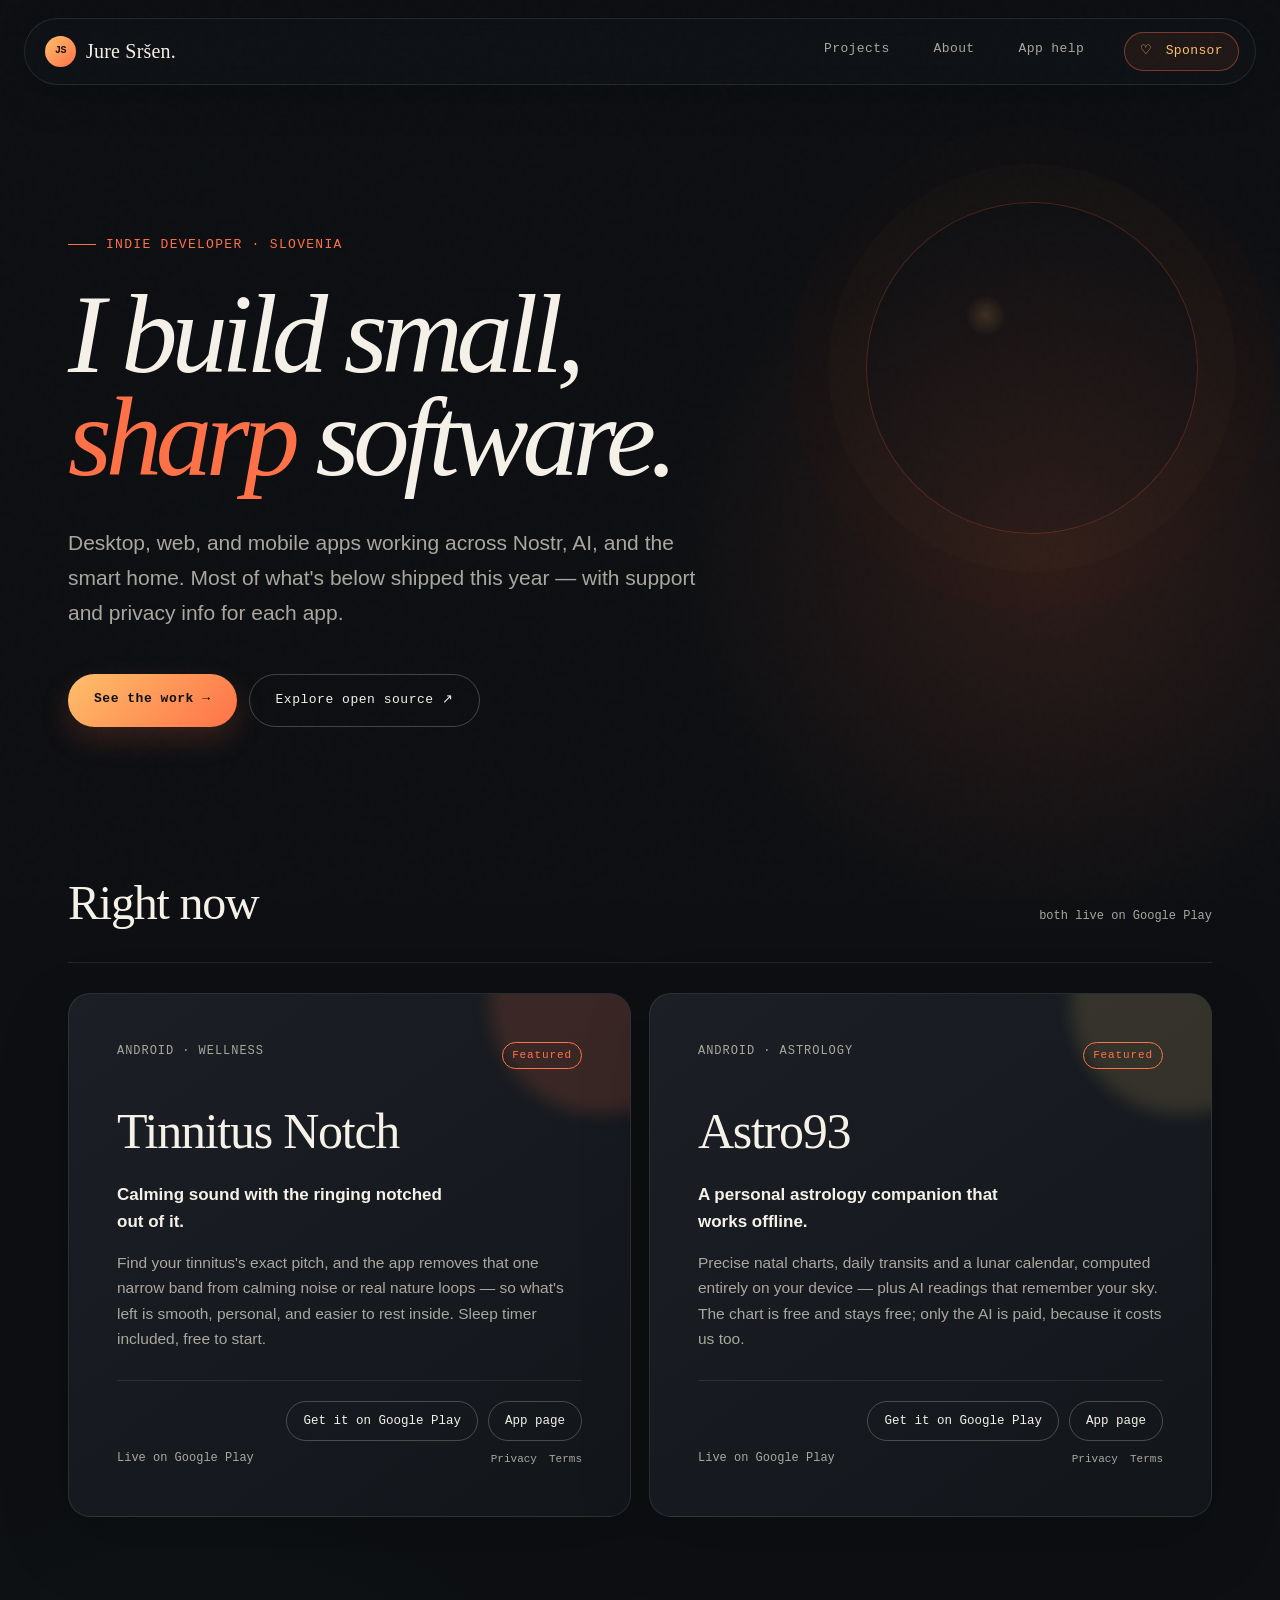
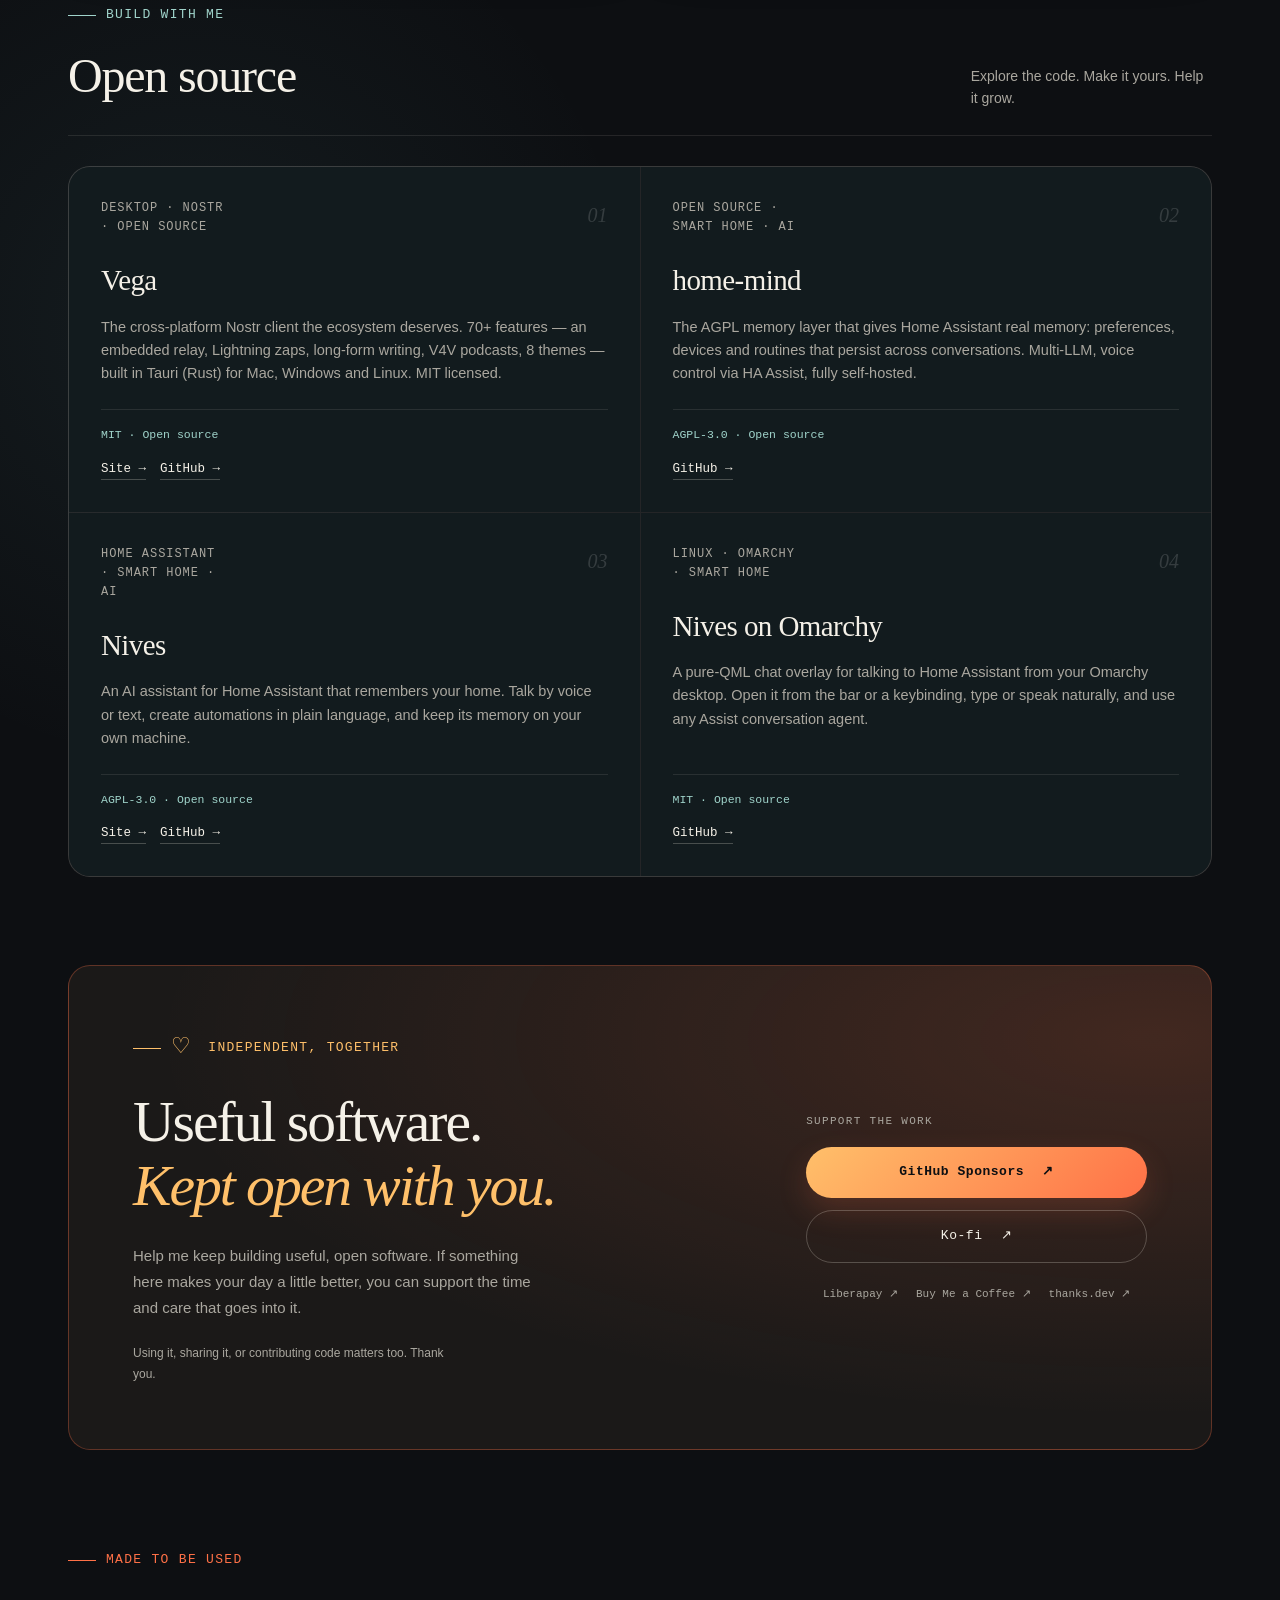
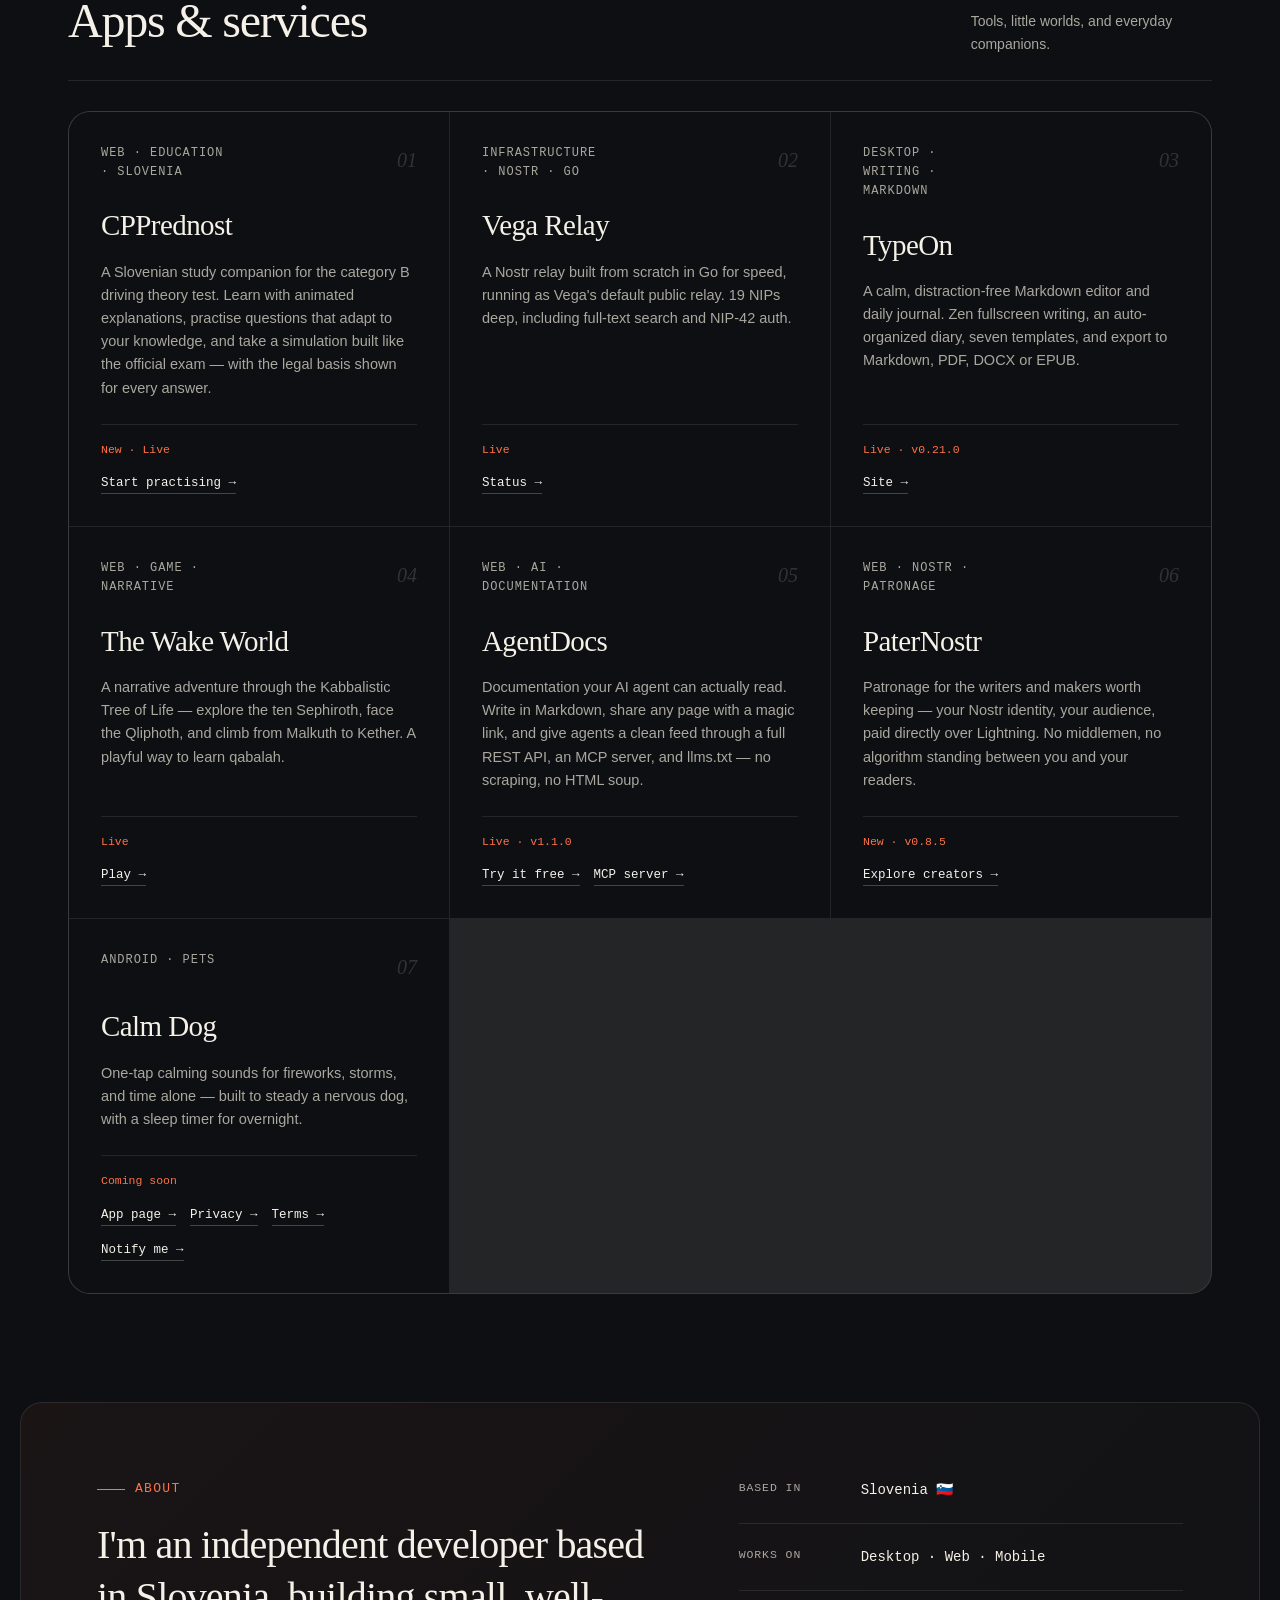
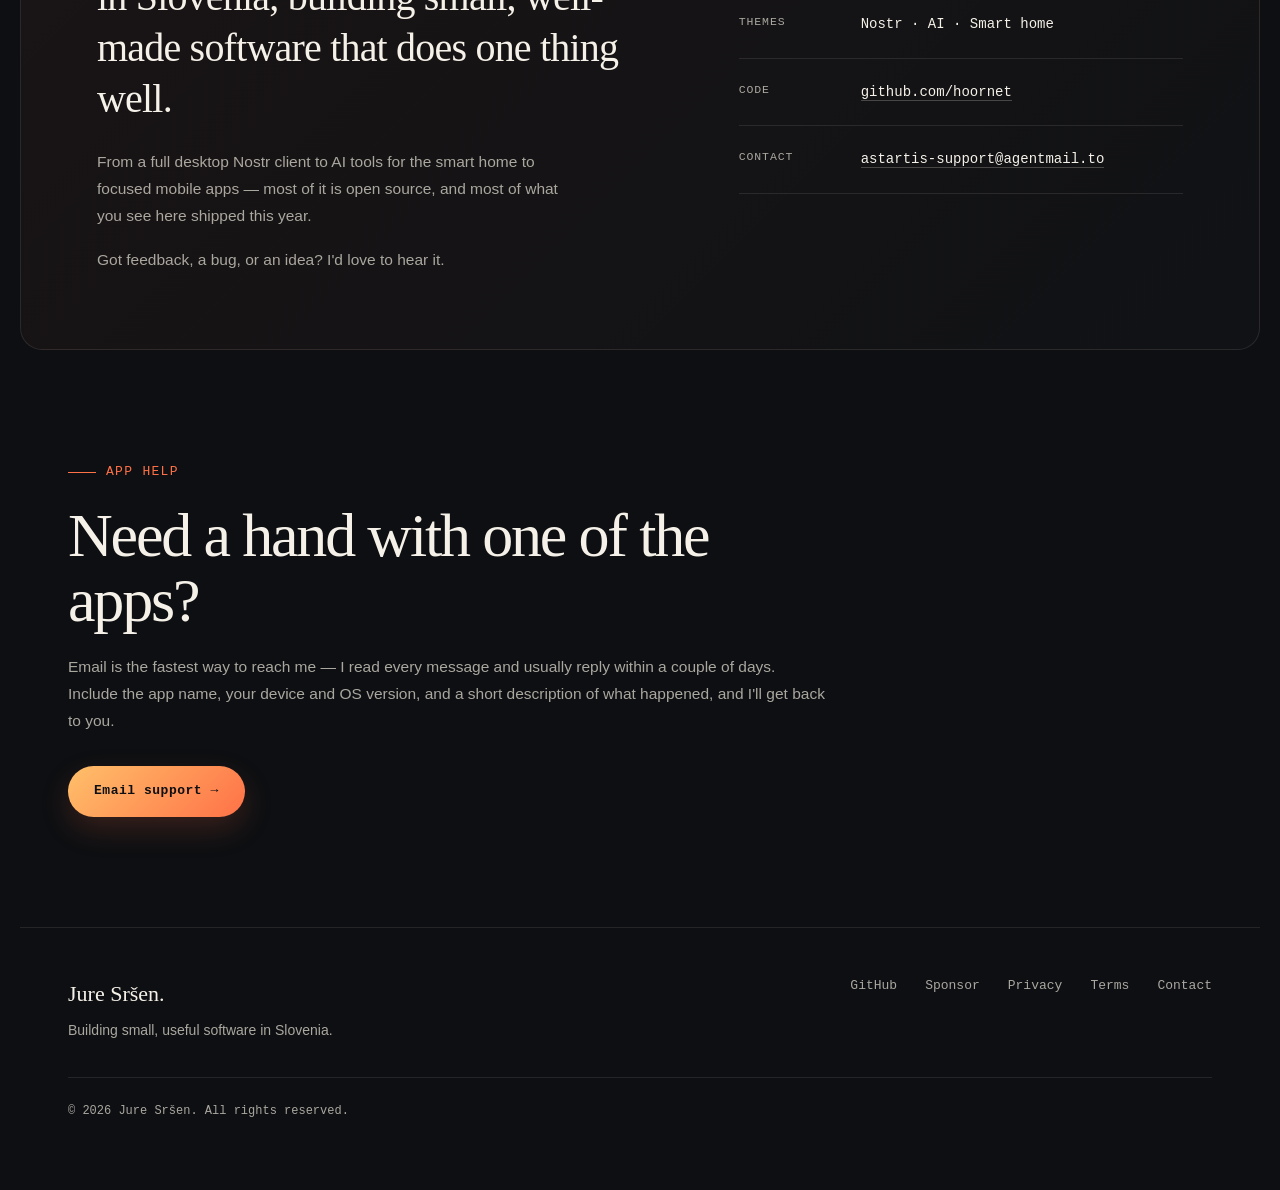
==== commit 2d9d4e7b: "Add sponsorship and project sections with CSP protection" ====
--- a/index.html
+++ b/index.html
@@ -2,6 +2,7 @@
 <html lang="en">
 <head>
 <meta charset="utf-8">
+<meta http-equiv="Content-Security-Policy" content="default-src 'none'; script-src 'sha256-+NBb4lDaoUsuUagepa6PGt09jQAk//woRbelqjkCkE8='; style-src 'self' 'unsafe-inline' https://fonts.googleapis.com; font-src https://fonts.gstatic.com; img-src 'self' data:; base-uri 'none'; form-action 'none'">
 <meta name="viewport" content="width=device-width, initial-scale=1">
 <title>Jure Sršen — Indie Developer</title>
 <meta name="description" content="Jure Sršen — independent developer from Slovenia building desktop, web, and mobile apps across Nostr, AI, and the smart home. Portfolio, app support, and privacy policies.">
@@ -172,7 +173,8 @@
     <nav>
       <a href="#projects">Projects</a>
       <a href="#about">About</a>
-      <a href="#support">Support</a>
+      <a href="#support">App help</a>
+      <a href="#sponsor" class="nav-sponsor"><span aria-hidden="true">♡</span> Sponsor</a>
     </nav>
   </header>
 
@@ -184,7 +186,7 @@
        Most of what's below shipped this year — with support and privacy info for each app.</p>
     <div class="hero-actions">
       <a href="#projects" class="cta primary">See the work →</a>
-      <a href="mailto:astartis-support@agentmail.to" class="cta ghost">Get in touch</a>
+      <a href="#open-source" class="cta ghost">Explore open source ↗</a>
     </div>
   </section>
 
@@ -210,8 +212,8 @@
           <span class="status">Live on Google Play</span>
           <div class="card-actions">
             <div class="button-row"><a class="btn" href="https://play.google.com/store/apps/details?id=com.hoornet.tinnitus_notch" target="_blank" rel="noopener">Get it on Google Play</a>
-            <a class="btn" href="tinnitus-notch/">App page</a></div>
-            <div class="legal-links"><a href="tinnitus-notch/privacy.html">Privacy</a><a href="tinnitus-notch/terms.html">Terms</a></div>
+            <a class="btn" href="https://hoornet.github.io/tinnitus-notch/">App page</a></div>
+            <div class="legal-links"><a href="https://hoornet.github.io/tinnitus-notch/privacy.html">Privacy</a><a href="https://hoornet.github.io/tinnitus-notch/terms.html">Terms</a></div>
           </div>
         </div>
       </article>
@@ -239,16 +241,102 @@
     </div>
   </section>
 
-  <!-- ALL PROJECTS GRID -->
-  <section class="wrap">
-    <div class="sec-head" style="border-bottom:none;margin-bottom:0">
-      <h2>Everything else I'm building</h2>
-      <span>open source where it counts</span>
-    </div>
-  </section>
-  <section class="wrap" style="margin-top:24px;padding-bottom:100px">
+  <section id="open-source" class="wrap project-collection open-source" aria-labelledby="open-source-title">
+    <div class="sec-head">
+      <div><div class="kicker">Build with me</div>
+      <h2 id="open-source-title">Open source</h2></div>
+      <p>Explore the code. Make it yours. Help it grow.</p>
+    </div>
     <div class="grid">
-
+      <article class="gcard">
+        <div class="top"><div class="cat">Desktop · Nostr · Open source</div><div class="num">01</div></div>
+        <h3>Vega</h3>
+        <p>The cross-platform Nostr client the ecosystem deserves. 70+ features — an embedded relay,
+           Lightning zaps, long-form writing, V4V podcasts, 8 themes — built in Tauri (Rust) for Mac,
+           Windows and Linux. MIT licensed.</p>
+        <div class="foot">
+          <span class="status mono">MIT · Open source</span>
+          <div class="links">
+            <a class="glink" href="https://veganostr.com" target="_blank" rel="noopener">Site →</a>
+            <a class="glink" href="https://github.com/hoornet/vega" target="_blank" rel="noopener">GitHub →</a>
+          </div>
+        </div>
+      </article>
+
+      <article class="gcard">
+        <div class="top"><div class="cat">Open source · Smart home · AI</div><div class="num">02</div></div>
+        <h3>home-mind</h3>
+        <p>The AGPL memory layer that gives Home Assistant real memory: preferences, devices and
+           routines that persist across conversations. Multi-LLM, voice control via HA Assist,
+           fully self-hosted.</p>
+        <div class="foot">
+          <span class="status mono">AGPL-3.0 · Open source</span>
+          <div class="links">
+            <a class="glink" href="https://github.com/hoornet/home-mind" target="_blank" rel="noopener">GitHub →</a>
+          </div>
+        </div>
+      </article>
+
+      <article class="gcard">
+        <div class="top"><div class="cat">Home Assistant · Smart home · AI</div><div class="num">03</div></div>
+        <h3>Nives</h3>
+        <p>An AI assistant for Home Assistant that remembers your home. Talk by voice or text,
+           create automations in plain language, and keep its memory on your own machine.</p>
+        <div class="foot">
+          <span class="status mono">AGPL-3.0 · Open source</span>
+          <div class="links">
+            <a class="glink" href="https://nives.house" target="_blank" rel="noopener">Site →</a>
+            <a class="glink" href="https://github.com/hoornet/nives" target="_blank" rel="noopener">GitHub →</a>
+          </div>
+        </div>
+      </article>
+
+      <article class="gcard">
+        <div class="top"><div class="cat">Linux · Omarchy · Smart home</div><div class="num">04</div></div>
+        <h3>Nives on Omarchy</h3>
+        <p>A pure-QML chat overlay for talking to Home Assistant from your Omarchy desktop. Open it
+           from the bar or a keybinding, type or speak naturally, and use any Assist conversation agent.</p>
+        <div class="foot">
+          <span class="status mono">MIT · Open source</span>
+          <div class="links">
+            <a class="glink" href="https://github.com/hoornet/nives-omarchy" target="_blank" rel="noopener">GitHub →</a>
+          </div>
+        </div>
+      </article>
+    </div>
+  </section>
+
+  <section id="sponsor" class="wrap sponsor" aria-labelledby="sponsor-title">
+    <div class="sponsor-panel">
+      <div class="sponsor-copy">
+        <div class="kicker"><span aria-hidden="true">♡</span> Independent, together</div>
+        <h2 id="sponsor-title">Useful software.<br><em>Kept open with you.</em></h2>
+        <p>Help me keep building useful, open software. If something here makes your day
+          a little better, you can support the time and care that goes into it.</p>
+        <p class="sponsor-note">Using it, sharing it, or contributing code matters too. Thank you.</p>
+      </div>
+      <div class="sponsor-options">
+        <span class="sponsor-label">Support the work</span>
+        <!-- funding-links:start -->
+        <a class="cta primary" href="https://github.com/sponsors/hoornet" target="_blank" rel="noopener noreferrer">GitHub Sponsors <span aria-hidden="true">↗</span></a>
+        <a class="cta ghost" href="https://ko-fi.com/jure" target="_blank" rel="noopener noreferrer">Ko-fi <span aria-hidden="true">↗</span></a>
+        <div class="funding-alternatives" aria-label="More ways to contribute">
+          <a class="funding-link" href="https://liberapay.com/hoornet" target="_blank" rel="noopener noreferrer">Liberapay <span aria-hidden="true">↗</span></a>
+          <a class="funding-link" href="https://buymeacoffee.com/hoornet" target="_blank" rel="noopener noreferrer">Buy Me a Coffee <span aria-hidden="true">↗</span></a>
+          <a class="funding-link" href="https://thanks.dev/u/gh/hoornet" target="_blank" rel="noopener noreferrer">thanks.dev <span aria-hidden="true">↗</span></a>
+        </div>
+        <!-- funding-links:end -->
+      </div>
+    </div>
+  </section>
+
+  <section id="apps" class="wrap project-collection " aria-labelledby="apps-title">
+    <div class="sec-head">
+      <div><div class="kicker">Made to be used</div>
+      <h2 id="apps-title">Apps &amp; services</h2></div>
+      <p>Tools, little worlds, and everyday companions.</p>
+    </div>
+    <div class="grid">
       <article class="gcard">
         <div class="top"><div class="cat">Web · Education · Slovenia</div><div class="num">01</div></div>
         <h3>CPPrednost</h3>
@@ -264,63 +352,7 @@
       </article>
 
       <article class="gcard">
-        <div class="top"><div class="cat">Desktop · Nostr · Open source</div><div class="num">02</div></div>
-        <h3>Vega</h3>
-        <p>The cross-platform Nostr client the ecosystem deserves. 70+ features — an embedded relay,
-           Lightning zaps, long-form writing, V4V podcasts, 8 themes — built in Tauri (Rust) for Mac,
-           Windows and Linux. MIT licensed.</p>
-        <div class="foot">
-          <span class="status mono">Open source · 10★</span>
-          <div class="links">
-            <a class="glink" href="https://veganostr.com" target="_blank" rel="noopener">Site →</a>
-            <a class="glink" href="https://github.com/hoornet/vega" target="_blank" rel="noopener">GitHub →</a>
-          </div>
-        </div>
-      </article>
-
-      <article class="gcard">
-        <div class="top"><div class="cat">Open source · Smart home · AI</div><div class="num">03</div></div>
-        <h3>home-mind</h3>
-        <p>The AGPL memory layer that gives Home Assistant real memory: preferences, devices and
-           routines that persist across conversations. Multi-LLM, voice control via HA Assist,
-           fully self-hosted.</p>
-        <div class="foot">
-          <span class="status mono">Open source · 95★</span>
-          <div class="links">
-            <a class="glink" href="https://github.com/hoornet/home-mind" target="_blank" rel="noopener">GitHub →</a>
-          </div>
-        </div>
-      </article>
-
-      <article class="gcard">
-        <div class="top"><div class="cat">Home Assistant · Smart home · AI</div><div class="num">04</div></div>
-        <h3>Nives</h3>
-        <p>An AI assistant for Home Assistant that remembers your home. Talk by voice or text,
-           create automations in plain language, and keep its memory on your own machine.</p>
-        <div class="foot">
-          <span class="status mono">Open source · 14★</span>
-          <div class="links">
-            <a class="glink" href="https://nives.house" target="_blank" rel="noopener">Site →</a>
-            <a class="glink" href="https://github.com/hoornet/nives" target="_blank" rel="noopener">GitHub →</a>
-          </div>
-        </div>
-      </article>
-
-      <article class="gcard">
-        <div class="top"><div class="cat">Linux · Omarchy · Smart home</div><div class="num">05</div></div>
-        <h3>Nives on Omarchy</h3>
-        <p>A pure-QML chat overlay for talking to Home Assistant from your Omarchy desktop. Open it
-           from the bar or a keybinding, type or speak naturally, and use any Assist conversation agent.</p>
-        <div class="foot">
-          <span class="status mono">Open source · New</span>
-          <div class="links">
-            <a class="glink" href="https://github.com/hoornet/nives-omarchy" target="_blank" rel="noopener">GitHub →</a>
-          </div>
-        </div>
-      </article>
-
-      <article class="gcard">
-        <div class="top"><div class="cat">Infrastructure · Nostr · Go</div><div class="num">06</div></div>
+        <div class="top"><div class="cat">Infrastructure · Nostr · Go</div><div class="num">02</div></div>
         <h3>Vega Relay</h3>
         <p>A Nostr relay built from scratch in Go for speed, running as Vega's default public relay.
            19 NIPs deep, including full-text search and NIP-42 auth.</p>
@@ -333,7 +365,7 @@
       </article>
 
       <article class="gcard">
-        <div class="top"><div class="cat">Desktop · Writing · Markdown</div><div class="num">07</div></div>
+        <div class="top"><div class="cat">Desktop · Writing · Markdown</div><div class="num">03</div></div>
         <h3>TypeOn</h3>
         <p>A calm, distraction-free Markdown editor and daily journal. Zen fullscreen writing, an
            auto-organized diary, seven templates, and export to Markdown, PDF, DOCX or EPUB.</p>
@@ -346,7 +378,7 @@
       </article>
 
       <article class="gcard">
-        <div class="top"><div class="cat">Web · Game · Narrative</div><div class="num">08</div></div>
+        <div class="top"><div class="cat">Web · Game · Narrative</div><div class="num">04</div></div>
         <h3>The Wake World</h3>
         <p>A narrative adventure through the Kabbalistic Tree of Life — explore the ten Sephiroth,
            face the Qliphoth, and climb from Malkuth to Kether. A playful way to learn qabalah.</p>
@@ -359,7 +391,7 @@
       </article>
 
       <article class="gcard">
-        <div class="top"><div class="cat">Web · AI · Documentation</div><div class="num">09</div></div>
+        <div class="top"><div class="cat">Web · AI · Documentation</div><div class="num">05</div></div>
         <h3>AgentDocs</h3>
         <p>Documentation your AI agent can actually read. Write in Markdown, share any page with a
            magic link, and give agents a clean feed through a full REST API, an MCP server, and
@@ -374,7 +406,7 @@
       </article>
 
       <article class="gcard">
-        <div class="top"><div class="cat">Web · Nostr · Patronage</div><div class="num">10</div></div>
+        <div class="top"><div class="cat">Web · Nostr · Patronage</div><div class="num">06</div></div>
         <h3>PaterNostr</h3>
         <p>Patronage for the writers and makers worth keeping — your Nostr identity, your audience,
            paid directly over Lightning. No middlemen, no algorithm standing between you and your
@@ -388,7 +420,7 @@
       </article>
 
       <article class="gcard">
-        <div class="top"><div class="cat">Android · Pets</div><div class="num">11</div></div>
+        <div class="top"><div class="cat">Android · Pets</div><div class="num">07</div></div>
         <h3>Calm Dog</h3>
         <p>One-tap calming sounds for fireworks, storms, and time alone — built to steady a nervous
            dog, with a sleep timer for overnight.</p>
@@ -402,7 +434,6 @@
           </div>
         </div>
       </article>
-
     </div>
   </section>
 
@@ -428,7 +459,7 @@
   <!-- SUPPORT -->
   <section id="support" class="wrap support">
     <div class="inner">
-      <div class="kicker" style="margin-bottom:20px">Support</div>
+      <div class="kicker" style="margin-bottom:20px">App help</div>
       <h2>Need a hand with one of the apps?</h2>
       <p>Email is the fastest way to reach me — I read every message and usually reply within a
          couple of days. Include the app name, your device and OS version, and a short description
@@ -446,7 +477,7 @@
       </div>
       <nav>
         <a href="https://github.com/hoornet" target="_blank" rel="noopener">GitHub</a>
-        <a href="https://ko-fi.com/jure" target="_blank" rel="noopener">Ko-fi</a>
+        <a href="#sponsor">Sponsor</a>
         <a href="privacy.html">Privacy</a>
         <a href="terms.html">Terms</a>
         <a href="mailto:astartis-support@agentmail.to">Contact</a>
--- a/assets/refresh.css
+++ b/assets/refresh.css
@@ -176,13 +176,70 @@
   background: linear-gradient(135deg, rgba(255, 113, 71, .055), rgba(255, 255, 255, .015));
 }
 .about .lede { font-size: clamp(27px, 3.3vw, 40px); line-height: 1.28; letter-spacing: -.02em; }
-.fact { display: grid; grid-template-columns: 110px 1fr; gap: 12px; }
+.about > * { min-width: 0; }
+.fact { display: grid; grid-template-columns: 110px minmax(0, 1fr); gap: 12px; overflow-wrap: anywhere; }
 
 .support { border-top: 0; padding-top: 112px; }
 .support .inner { max-width: 760px; }
 .support h2 { font-size: clamp(36px, 5vw, 62px); line-height: 1.05; letter-spacing: -.035em; }
 
 .footer { margin-bottom: 20px; }
+
+/* Project collections and funding share the existing palette and typography. */
+.nav nav a.nav-sponsor {
+  padding: 8px 15px;
+  border: 1px solid rgba(255, 113, 71, .4);
+  border-radius: 999px;
+  color: var(--accent-soft);
+  background: rgba(255, 113, 71, .07);
+}
+.nav-sponsor span { margin-right: 5px; }
+.nav nav a.nav-sponsor:hover { background: rgba(255, 113, 71, .16); }
+.project-collection { padding-bottom: 88px; scroll-margin-top: 90px; }
+.project-collection .sec-head { align-items: flex-end; gap: 24px; }
+.project-collection .kicker { margin-bottom: 12px; }
+.project-collection .sec-head p {
+  margin: 0 0 5px;
+  max-width: 31ch;
+  color: var(--ink-dim);
+  font-size: 14px;
+  line-height: 1.6;
+}
+.open-source .grid { grid-template-columns: repeat(2, minmax(0, 1fr)); }
+.open-source .gcard { background: #121b1e; }
+.open-source .gcard:hover { background: #182428; }
+.open-source .kicker, .open-source .gcard .status { color: #a0d4cb; }
+.sponsor { padding-bottom: 100px; scroll-margin-top: 90px; }
+.sponsor-panel {
+  position: relative;
+  overflow: hidden;
+  display: grid;
+  grid-template-columns: minmax(0, 1.4fr) minmax(260px, .8fr);
+  align-items: center;
+  gap: clamp(32px, 6vw, 80px);
+  padding: clamp(28px, 5vw, 64px);
+  border: 1px solid rgba(255, 113, 71, .3);
+  border-radius: var(--radius);
+  background: radial-gradient(ellipse at 95% 15%, rgba(255, 113, 71, .17), transparent 65%), #1b1918;
+}
+.sponsor .kicker { color: var(--accent-soft); margin-bottom: 24px; }
+.sponsor .kicker span { font-size: 22px; vertical-align: -2px; margin-right: 6px; }
+.sponsor h2 {
+  font-size: clamp(34px, 4.5vw, 58px);
+  line-height: 1.12;
+  letter-spacing: -.035em;
+  margin: 0 0 24px;
+}
+.sponsor h2 em { color: var(--accent-soft); font-weight: 400; }
+.sponsor-copy p { max-width: 49ch; color: var(--ink-dim); font-size: 15px; line-height: 1.75; }
+.sponsor-copy .sponsor-note { font-size: 12px; margin: 22px 0 0; }
+.sponsor-options { display: flex; flex-direction: column; gap: 12px; }
+.sponsor-label { font: 11px/1.5 var(--font-mono); text-transform: uppercase; letter-spacing: .12em; margin-bottom: 6px; color: var(--ink-dim); }
+.sponsor-options > a { text-align: center; }
+.sponsor-options > a span { margin-left: 10px; }
+.funding-alternatives { display: flex; flex-wrap: wrap; justify-content: center; gap: 10px 18px; margin-top: 10px; }
+.funding-link { color: var(--ink-dim); font: 11px/1.7 var(--font-mono); text-underline-offset: 4px; }
+.funding-link:hover { color: var(--accent-soft); text-decoration: underline; }
 
 @media (prefers-reduced-motion: reduce) {
   html { scroll-behavior: auto; }
@@ -193,20 +250,28 @@
   .nav { width: calc(100% - 24px); margin-top: 10px; padding: 10px 12px; }
   .nav nav { gap: 12px; }
   .nav nav a:nth-child(2) { display: none; }
-  .hero { min-height: auto; padding-top: 100px; }
+  .hero { min-height: auto; padding-top: 100px; overflow: clip; }
   .hero::after { right: -16%; top: 9%; opacity: .5; }
   .hero h1 { font-size: clamp(54px, 18vw, 78px); }
   .featured { grid-template-columns: 1fr; }
   .fcard .foot { align-items: flex-start; }
   .card-actions { align-items: flex-start; }
   .about { margin-left: 16px; margin-right: 16px; }
-  .fact { grid-template-columns: 90px 1fr; }
+  .fact { grid-template-columns: 90px minmax(0, 1fr); }
+  .project-collection .sec-head { align-items: flex-start; flex-direction: column; gap: 12px; }
+  .project-collection .sec-head p { max-width: none; }
+  .open-source .grid { grid-template-columns: 1fr; }
+  .sponsor-panel { grid-template-columns: 1fr; }
+  .sponsor-options { max-width: 420px; width: 100%; }
+  .grid { grid-template-columns: minmax(0, 1fr); }
+  .nav nav a.nav-sponsor { padding: 7px 10px; }
 }
 
 @media (max-width: 440px) {
   .nav .brand { font-size: 0; gap: 0; }
   .nav .brand::before { font-size: 10px; }
-  .nav nav { font-size: 12px; }
+  .nav nav { font-size: 11px; gap: 8px; }
+  .nav nav a { white-space: nowrap; }
   .card-actions, .button-row { width: 100%; }
   .button-row { flex-direction: column; }
   .fcard .btn { display: block; text-align: center; }
